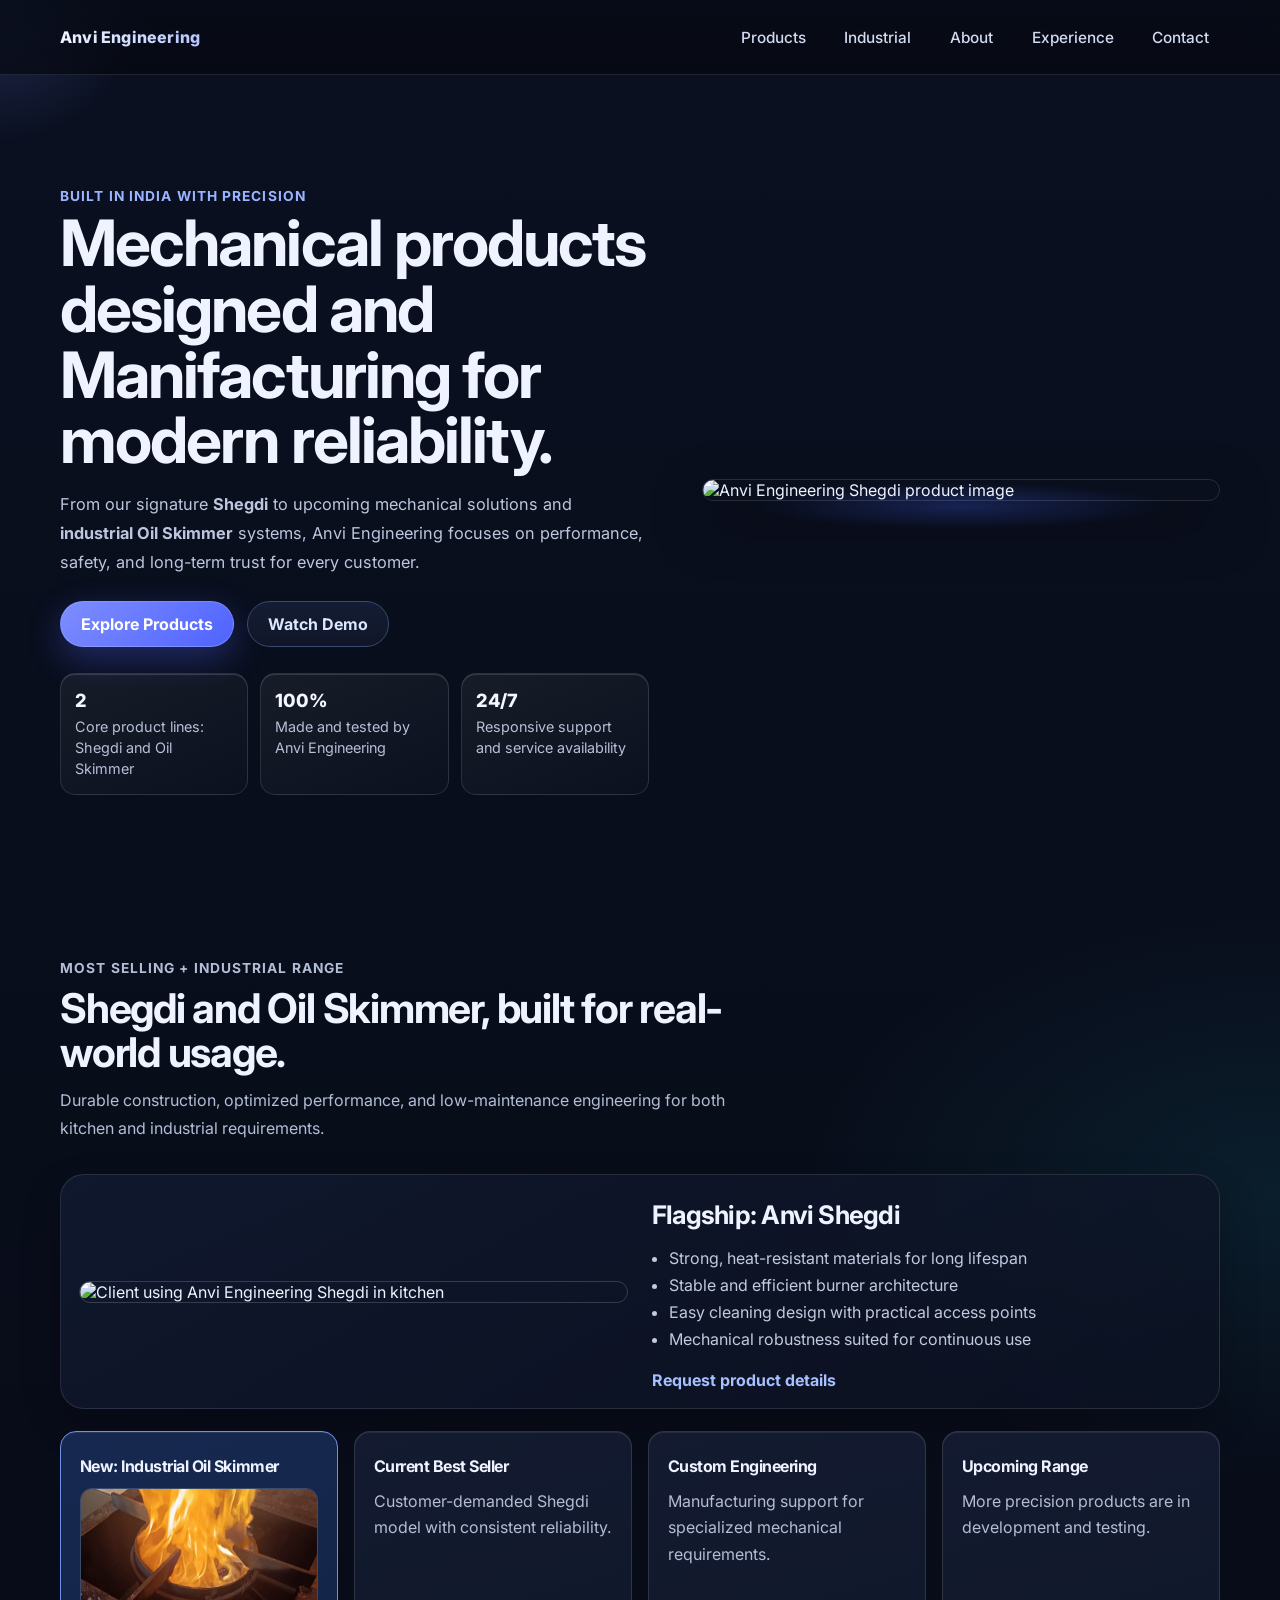
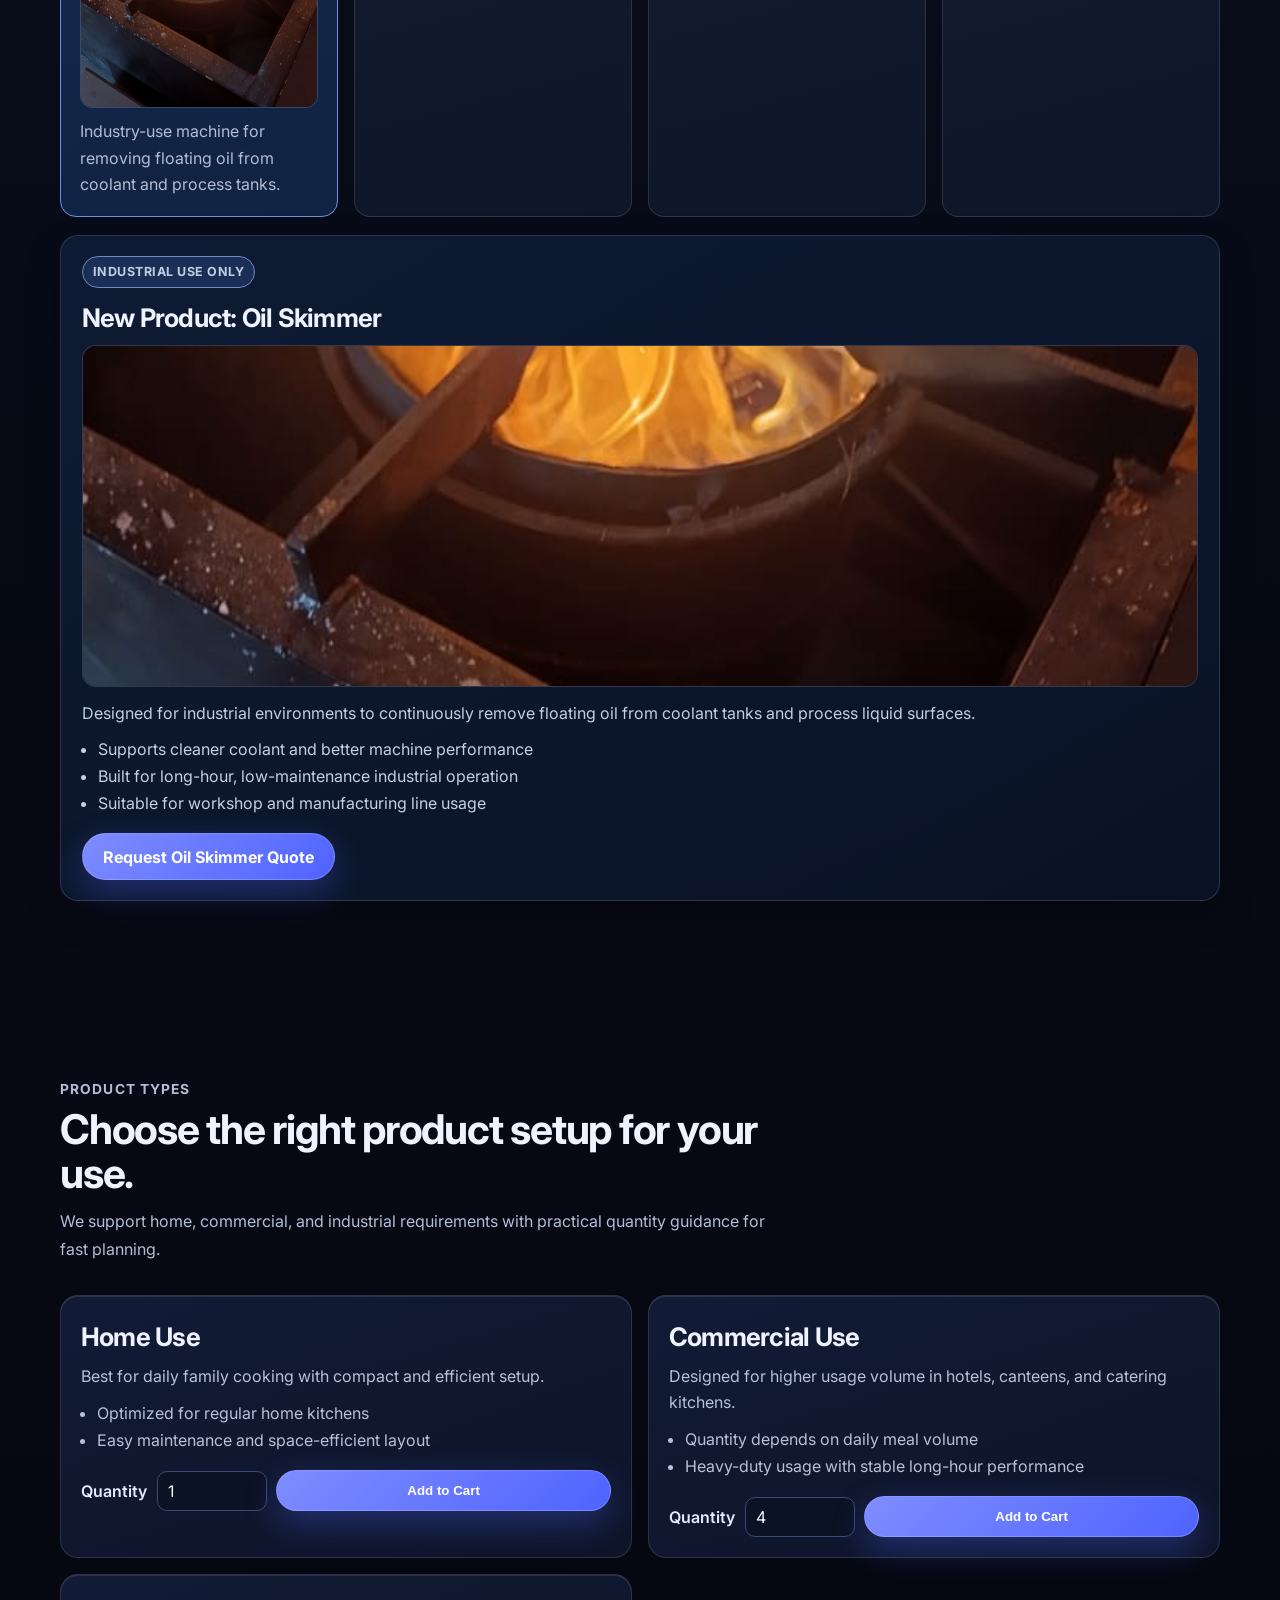
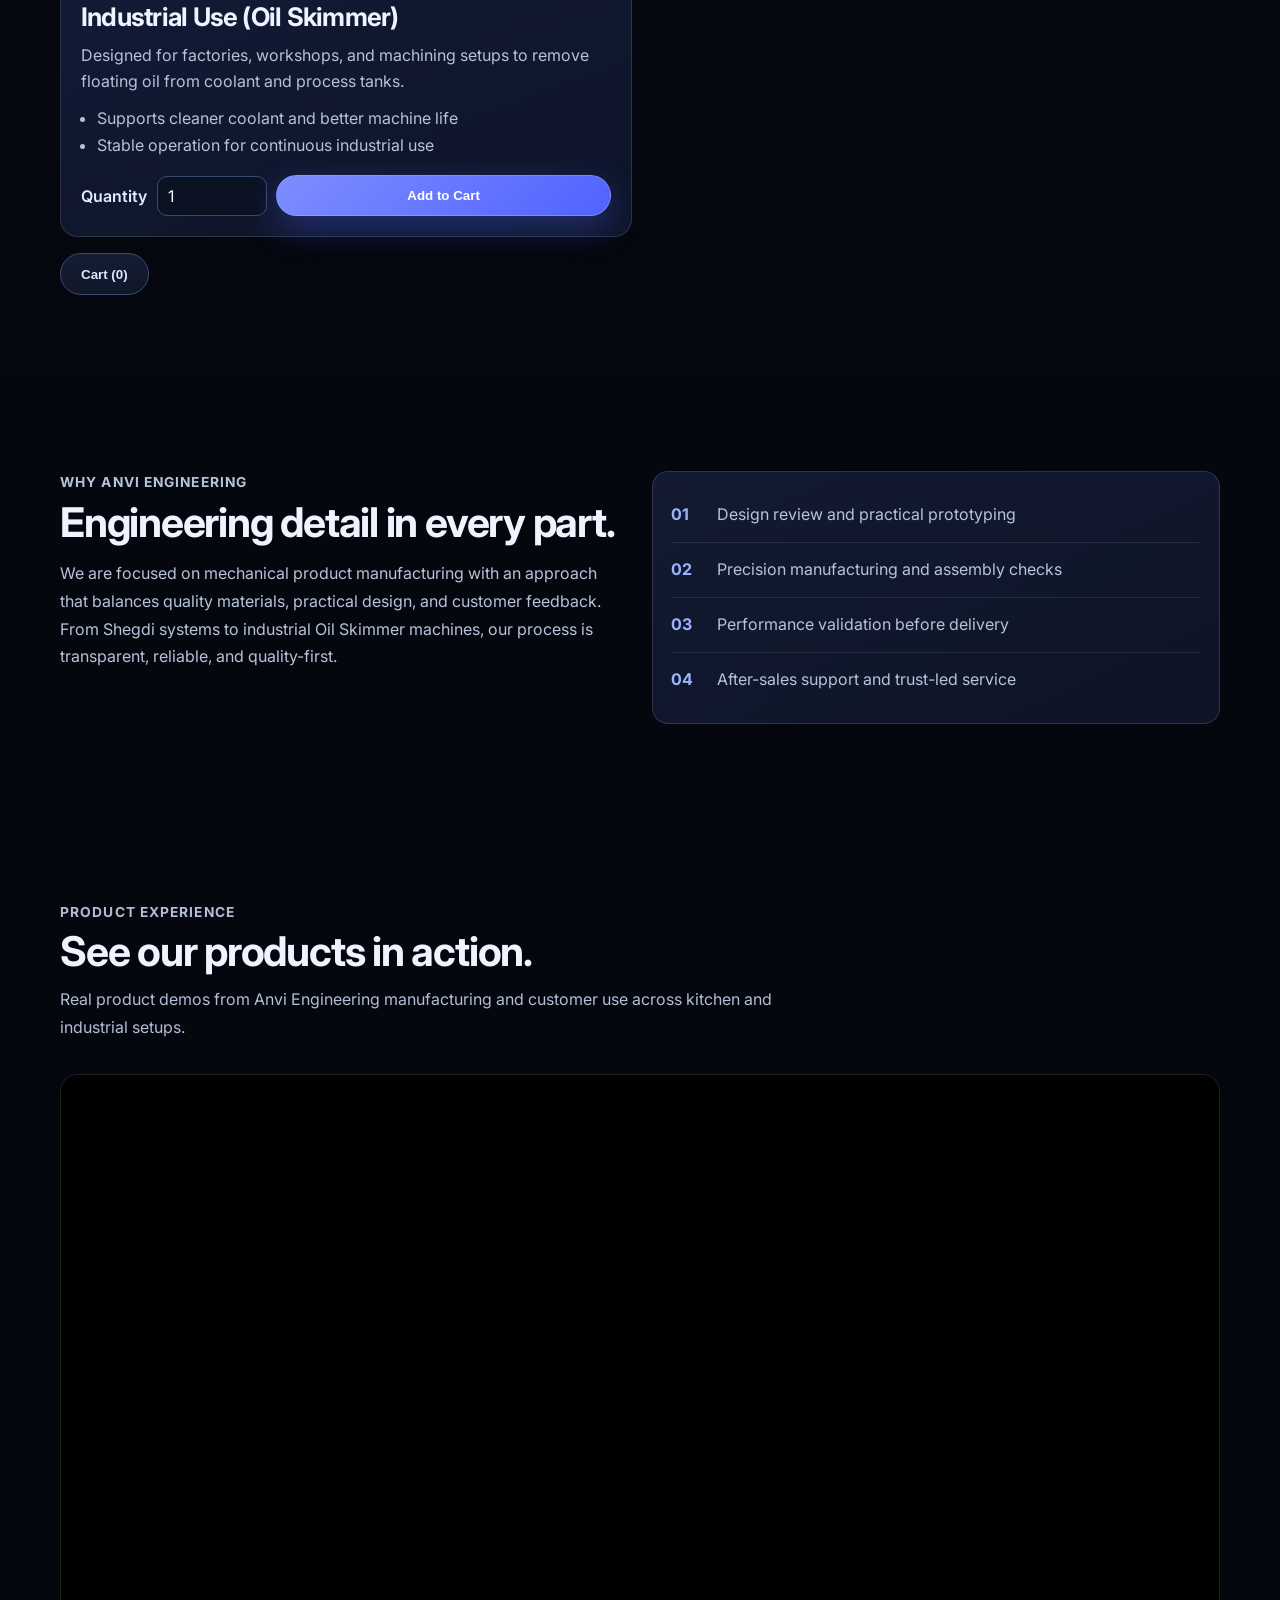
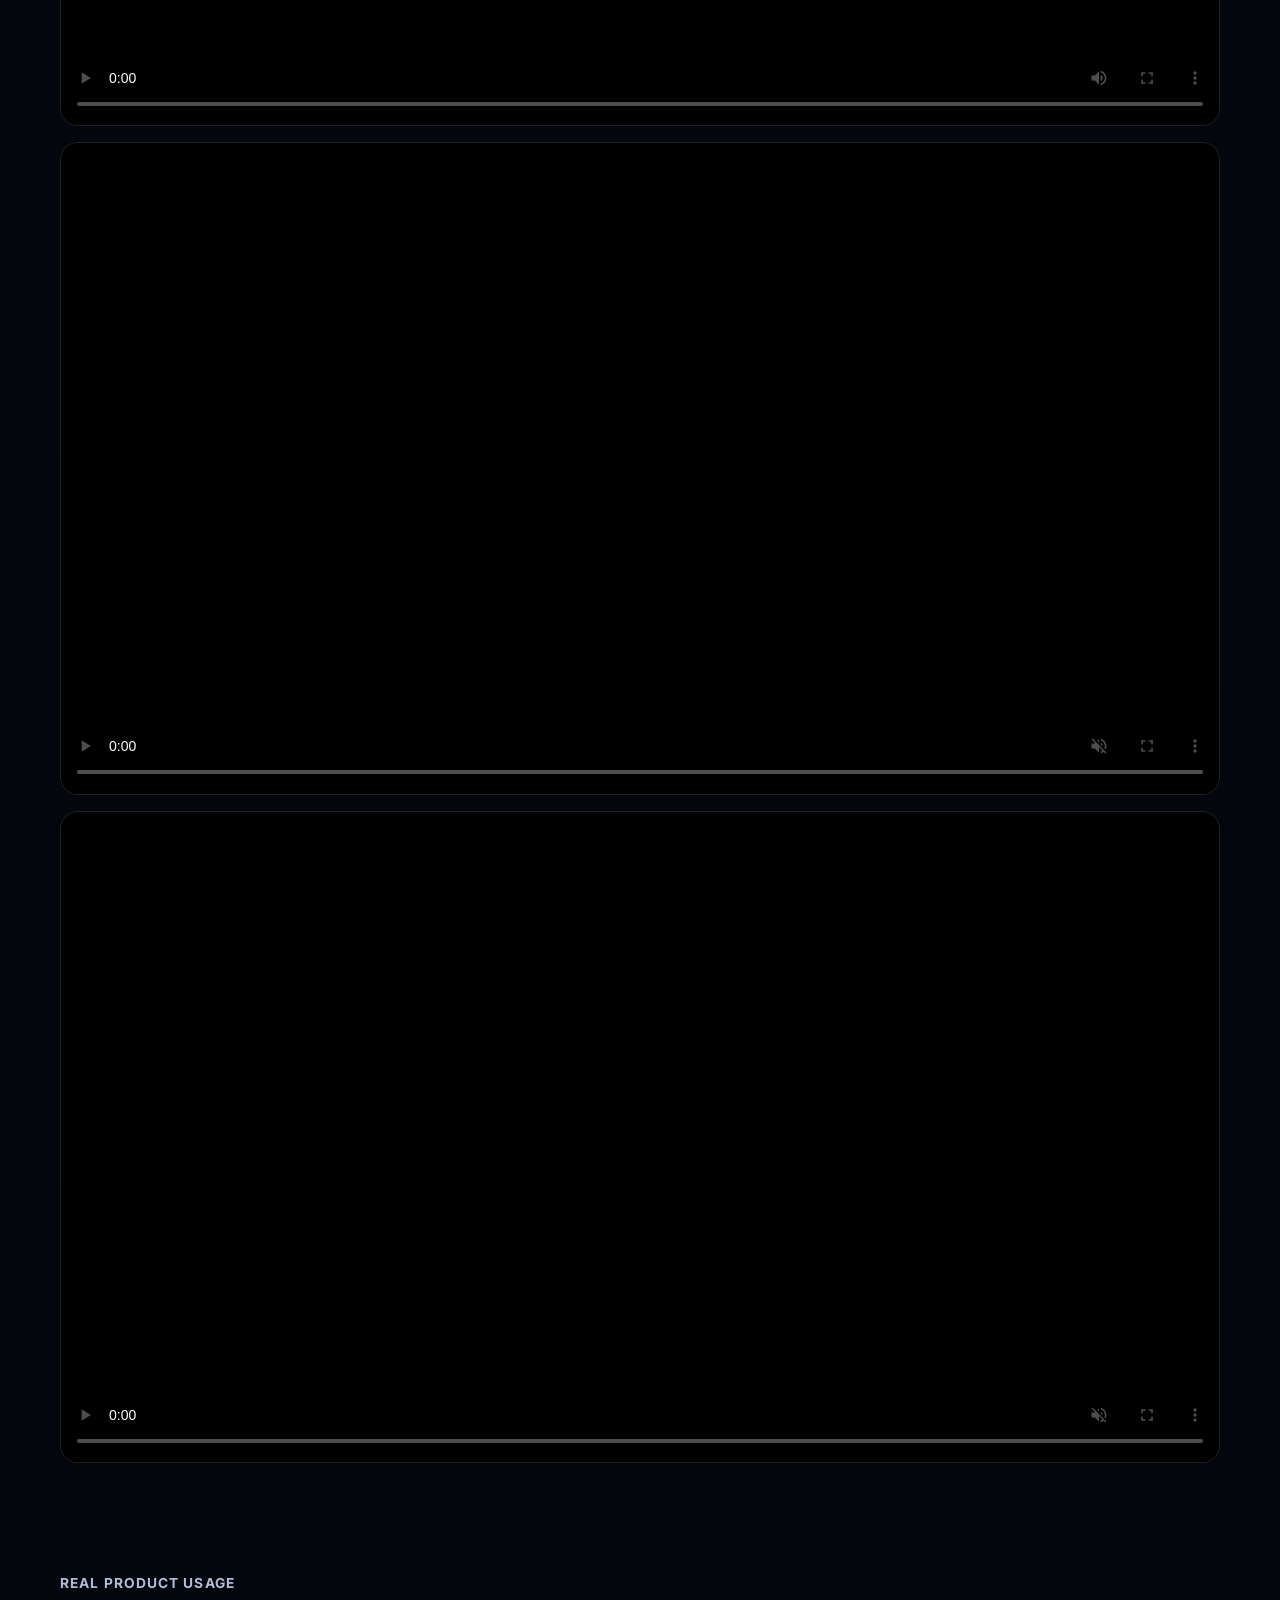
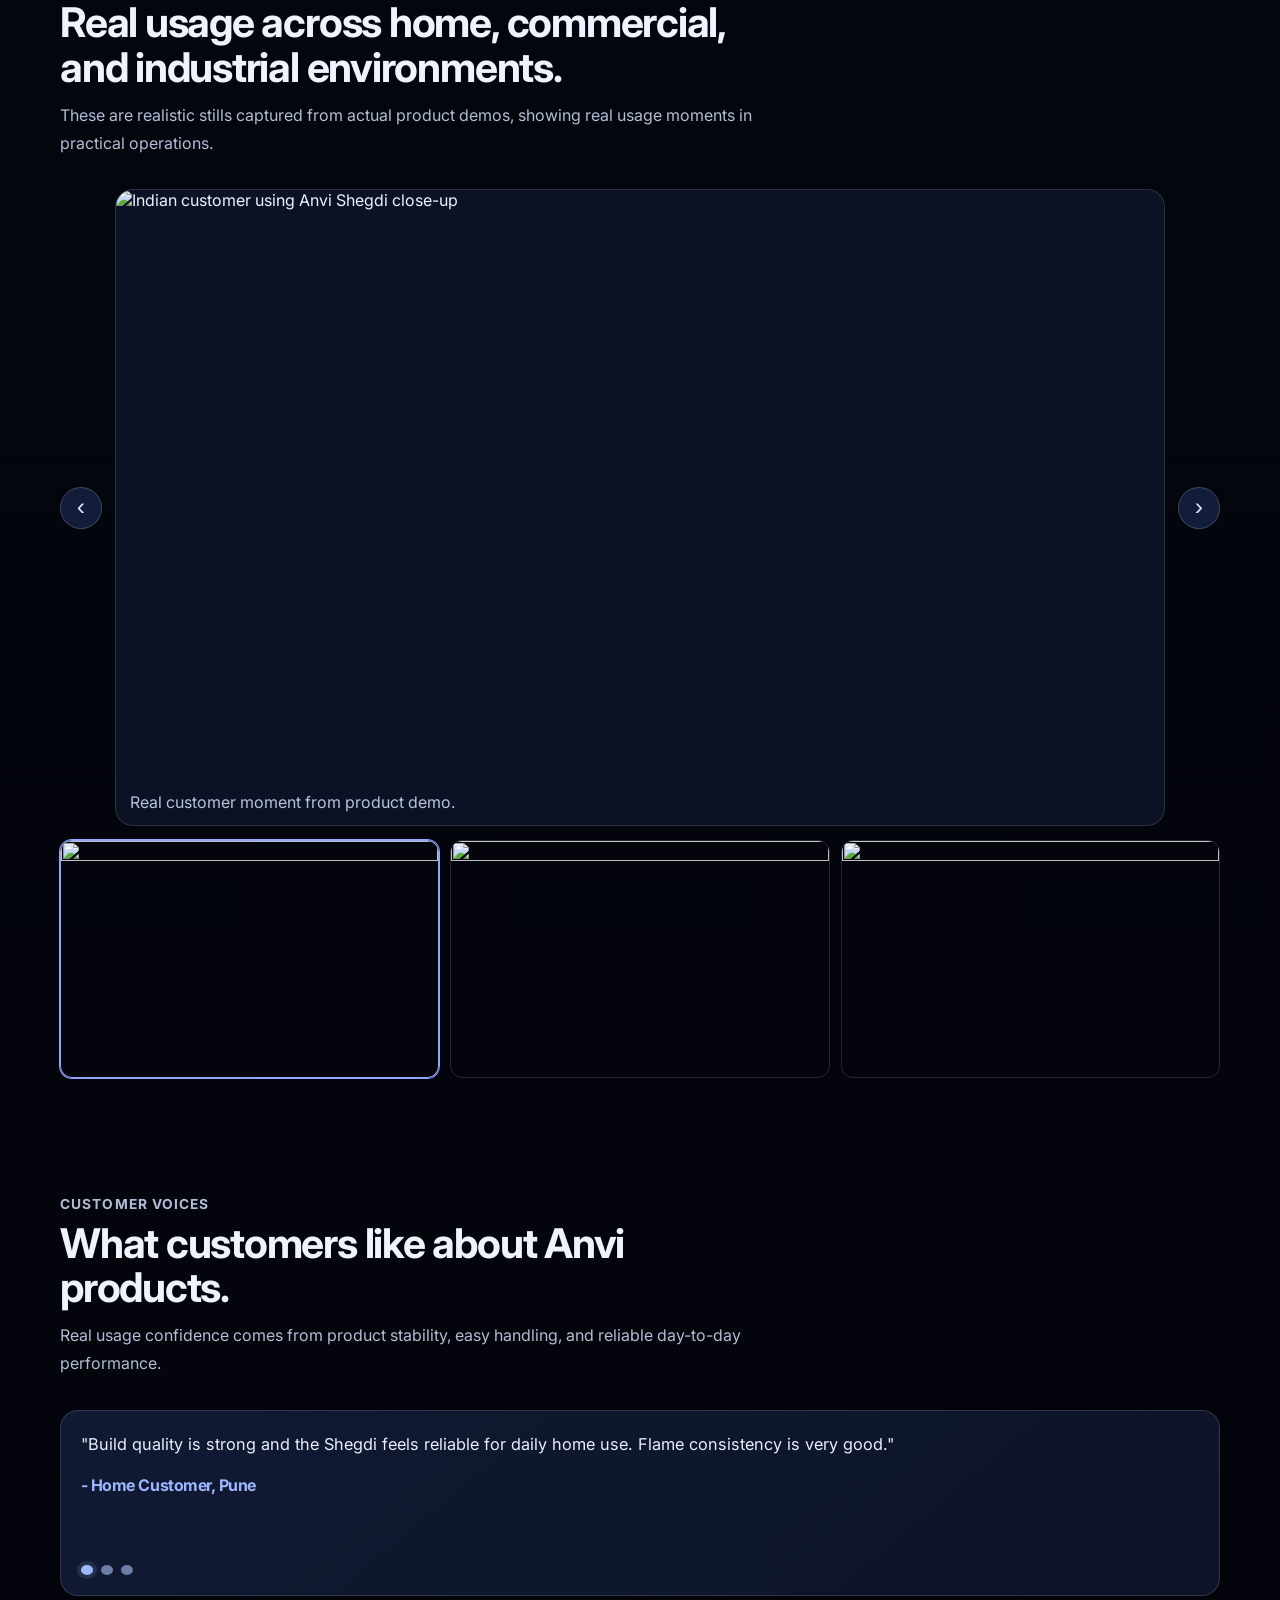
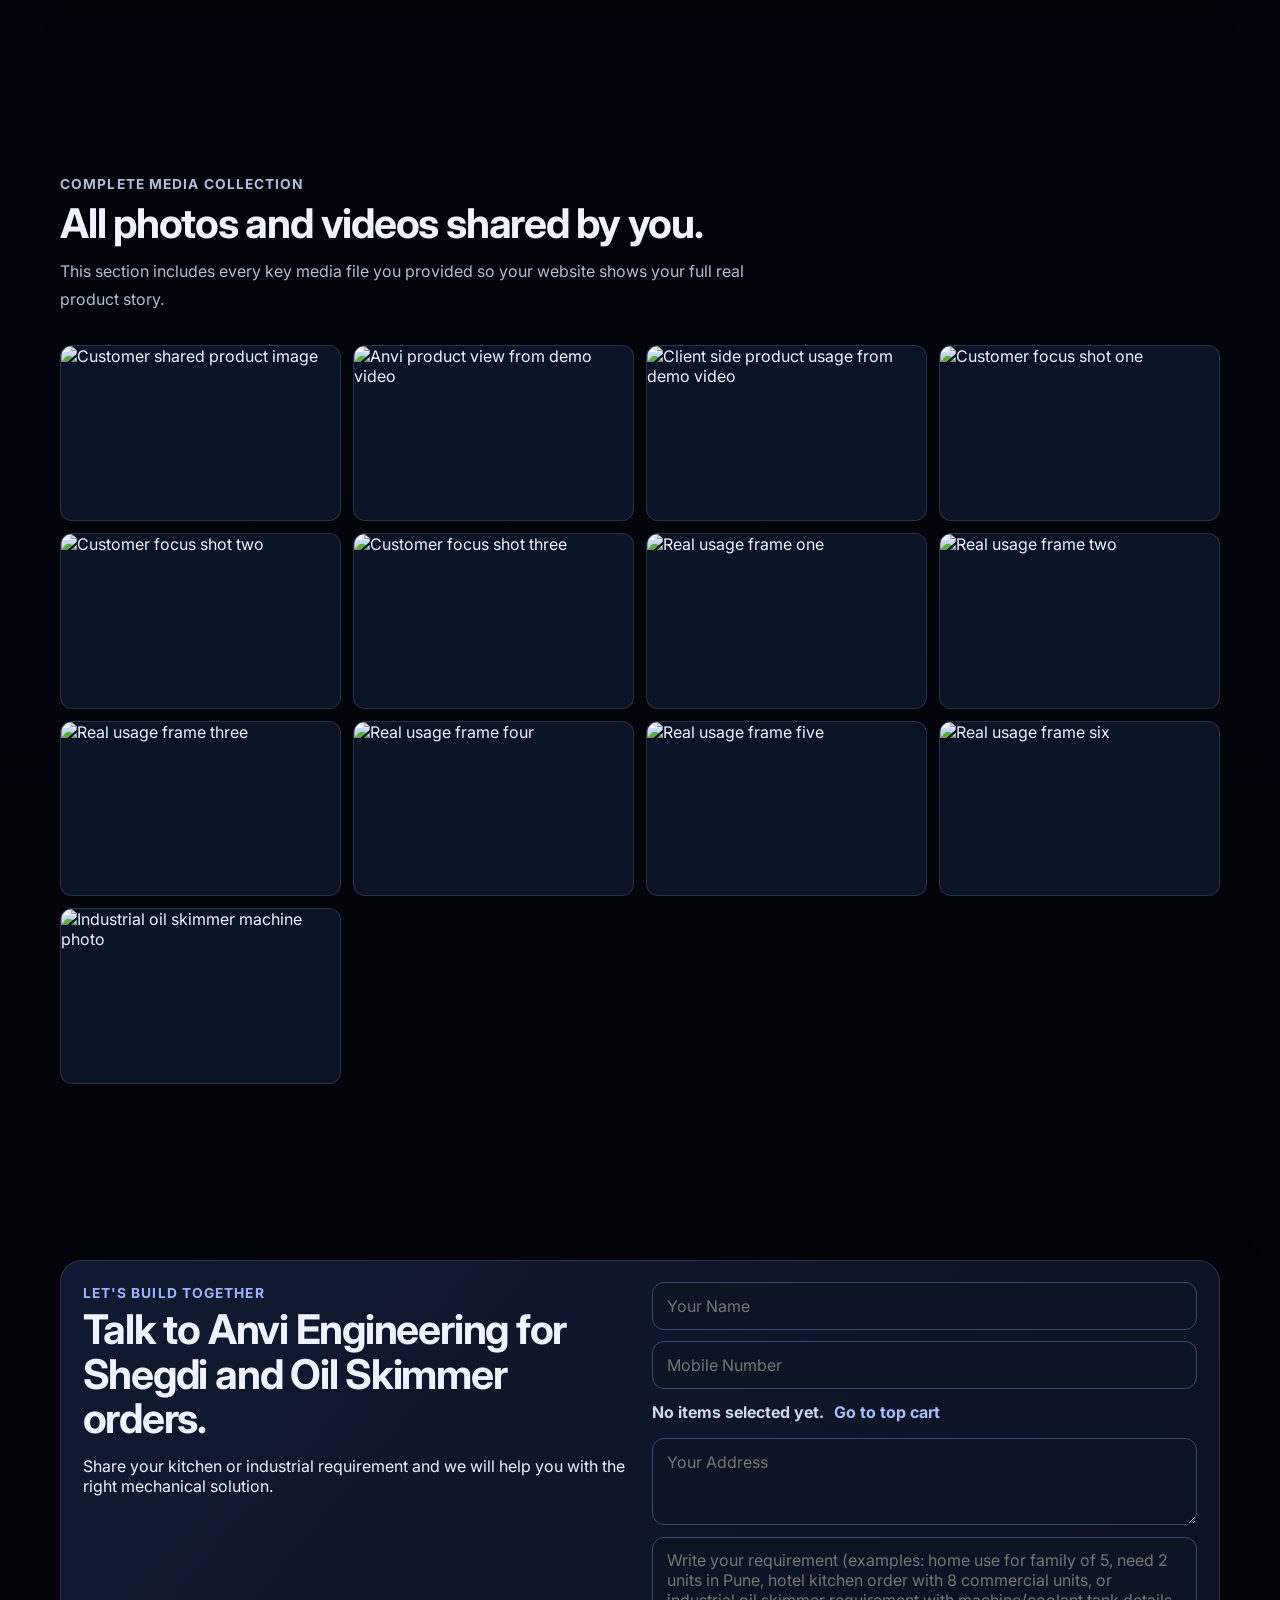
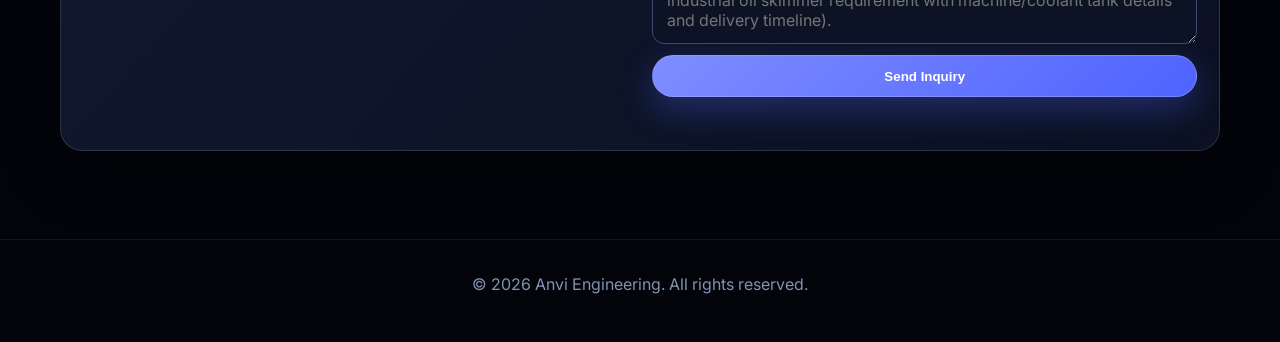
==== index.html @ 23da801c "Expand oil skimmer messaging across key website sections. Update navigation, hero metrics, product/e" ====
<!DOCTYPE html>
<html lang="en">
  <head>
    <meta charset="UTF-8" />
    <meta name="viewport" content="width=device-width, initial-scale=1.0" />
    <title>Anvi Engineering | Precision Mechanical Products</title>
    <meta
      name="description"
      content="Anvi Engineering manufactures durable mechanical products including premium Shegdi systems and industrial Oil Skimmer machines. Discover our design quality, performance, and trust."
    />
    <link rel="preconnect" href="https://fonts.googleapis.com" />
    <link rel="preconnect" href="https://fonts.gstatic.com" crossorigin />
    <link
      href="https://fonts.googleapis.com/css2?family=Inter:wght@400;500;600;700;800&display=swap"
      rel="stylesheet"
    />
    <link rel="stylesheet" href="styles.css" />
  </head>
  <body>
    <div class="scroll-progress" id="scrollProgress" aria-hidden="true"></div>
    <div class="bg-orb orb-1" aria-hidden="true"></div>
    <div class="bg-orb orb-2" aria-hidden="true"></div>
    <div class="cursor-glow" aria-hidden="true"></div>
    <header class="site-header">
      <div class="container nav-wrap">
        <a class="brand" href="#home">Anvi Engineering</a>
        <nav>
          <button id="menuToggle" class="menu-toggle" aria-label="Open menu">
            <span></span><span></span><span></span>
          </button>
          <ul id="navMenu" class="nav-menu">
            <li><a href="#products">Products</a></li>
            <li><a href="#industrial">Industrial</a></li>
            <li><a href="#about">About</a></li>
            <li><a href="#experience">Experience</a></li>
            <li><a href="#contact">Contact</a></li>
          </ul>
        </nav>
      </div>
    </header>

    <main id="home">
      <section class="hero">
        <div class="container hero-grid">
          <div class="hero-content reveal">
            <p class="eyebrow">Built in India with precision</p>
            <h1>Mechanical products designed and Manifacturing for modern reliability.</h1>
            <p class="lead">
              From our signature <strong>Shegdi</strong> to upcoming mechanical
              solutions and <strong>industrial Oil Skimmer</strong> systems, Anvi
              Engineering focuses on performance, safety, and long-term trust for
              every customer.
            </p>
            <div class="hero-cta">
              <a href="#products" class="btn btn-primary magnetic">Explore Products</a>
              <a href="#experience" class="btn btn-secondary magnetic">Watch Demo</a>
            </div>
            <div class="hero-metrics">
              <div>
                <span class="metric-number" data-target="2" data-suffix="">02</span>
                <p>Core product lines: Shegdi and Oil Skimmer</p>
              </div>
              <div>
                <span class="metric-number" data-target="100" data-suffix="%">100%</span>
                <p>Made and tested by Anvi Engineering</p>
              </div>
              <div>
                <span class="metric-number" data-target="24" data-suffix="/7">24/7</span>
                <p>Responsive support and service availability</p>
              </div>
            </div>
          </div>
          <div class="hero-media reveal">
            <img
              src="assets/customer-photo.jpeg"
              alt="Anvi Engineering Shegdi product image"
            />
          </div>
        </div>
      </section>

      <section id="products" class="products section">
        <div class="container">
          <div class="section-head reveal">
            <p class="eyebrow">Most Selling + Industrial Range</p>
            <h2>Shegdi and Oil Skimmer, built for real-world usage.</h2>
            <p>
              Durable construction, optimized performance, and low-maintenance
              engineering for both kitchen and industrial requirements.
            </p>
          </div>

          <div class="product-highlight reveal">
            <div class="product-image">
              <img
                src="assets/customer-photo.jpeg"
                alt="Client using Anvi Engineering Shegdi in kitchen"
              />
            </div>
            <div class="product-copy">
              <h3>Flagship: Anvi Shegdi</h3>
              <ul>
                <li>Strong, heat-resistant materials for long lifespan</li>
                <li>Stable and efficient burner architecture</li>
                <li>Easy cleaning design with practical access points</li>
                <li>Mechanical robustness suited for continuous use</li>
              </ul>
              <a href="#contact" class="text-link">Request product details</a>
            </div>
          </div>

          <div class="cards reveal">
            <article class="card featured-industrial-card">
              <h4>New: Industrial Oil Skimmer</h4>
              <img
                class="featured-industrial-image"
                src="assets/oil-skimmer/oil-skimmer-1.png"
                onerror="this.onerror=null;this.src='assets/customer-photo.jpeg';"
                alt="Industrial oil skimmer product"
              />
              <p>
                Industry-use machine for removing floating oil from coolant and
                process tanks.
              </p>
            </article>
            <article class="card">
              <h4>Current Best Seller</h4>
              <p>Customer-demanded Shegdi model with consistent reliability.</p>
            </article>
            <article class="card">
              <h4>Custom Engineering</h4>
              <p>Manufacturing support for specialized mechanical requirements.</p>
            </article>
            <article class="card">
              <h4>Upcoming Range</h4>
              <p>More precision products are in development and testing.</p>
            </article>
          </div>

          <article id="industrial" class="industrial-product reveal">
            <p class="product-tag">Industrial Use Only</p>
            <h3>New Product: Oil Skimmer</h3>
            <div class="industrial-product-media">
              <img
                src="assets/oil-skimmer/oil-skimmer-1.png"
                onerror="this.onerror=null;this.src='assets/customer-photo.jpeg';"
                alt="Anvi Engineering industrial oil skimmer machine"
              />
            </div>
            <p>
              Designed for industrial environments to continuously remove floating
              oil from coolant tanks and process liquid surfaces.
            </p>
            <ul>
              <li>Supports cleaner coolant and better machine performance</li>
              <li>Built for long-hour, low-maintenance industrial operation</li>
              <li>Suitable for workshop and manufacturing line usage</li>
            </ul>
            <a href="#contact" class="btn btn-primary magnetic">Request Oil Skimmer Quote</a>
          </article>
        </div>
      </section>

      <section id="orderCartSection" class="use-types section">
        <div class="container reveal">
          <div class="section-head">
            <p class="eyebrow">Product Types</p>
            <h2>Choose the right product setup for your use.</h2>
            <p>
              We support home, commercial, and industrial requirements with practical
              quantity guidance for fast planning.
            </p>
          </div>
          <div class="use-types-grid">
            <article class="use-type-card">
              <h3>Home Use</h3>
              <p>
                Best for daily family cooking with compact and efficient setup.
              </p>
              <ul>
                <li>Optimized for regular home kitchens</li>
                <li>Easy maintenance and space-efficient layout</li>
              </ul>
              <div class="order-row">
                <label for="homeQty">Quantity</label>
                <input
                  id="homeQty"
                  type="number"
                  min="1"
                  step="1"
                  value="1"
                  class="order-qty-input"
                />
                <button class="btn btn-primary add-cart-btn" data-usage-type="home" type="button">
                  Add to Cart
                </button>
              </div>
            </article>
            <article class="use-type-card">
              <h3>Commercial Use</h3>
              <p>
                Designed for higher usage volume in hotels, canteens, and
                catering kitchens.
              </p>
              <ul>
                <li>Quantity depends on daily meal volume</li>
                <li>Heavy-duty usage with stable long-hour performance</li>
              </ul>
              <div class="order-row">
                <label for="commercialQty">Quantity</label>
                <input
                  id="commercialQty"
                  type="number"
                  min="1"
                  step="1"
                  value="4"
                  class="order-qty-input"
                />
                <button
                  class="btn btn-primary add-cart-btn"
                  data-usage-type="commercial"
                  type="button"
                >
                  Add to Cart
                </button>
              </div>
            </article>
            <article class="use-type-card">
              <h3>Industrial Use (Oil Skimmer)</h3>
              <p>
                Designed for factories, workshops, and machining setups to remove
                floating oil from coolant and process tanks.
              </p>
              <ul>
                <li>Supports cleaner coolant and better machine life</li>
                <li>Stable operation for continuous industrial use</li>
              </ul>
              <div class="order-row">
                <label for="industrialQty">Quantity</label>
                <input
                  id="industrialQty"
                  type="number"
                  min="1"
                  step="1"
                  value="1"
                  class="order-qty-input"
                />
                <button
                  class="btn btn-primary add-cart-btn"
                  data-usage-type="industrial"
                  type="button"
                >
                  Add to Cart
                </button>
              </div>
            </article>
          </div>
          <button class="cart-fab btn btn-secondary" id="cartToggleBtn" type="button">
            Cart (0)
          </button>
          <aside class="cart-drawer" id="cartDrawer" aria-hidden="true">
            <div class="cart-drawer-head">
              <h3>Your Selection</h3>
              <button class="cart-close-btn" id="cartCloseBtn" type="button" aria-label="Close cart">
                ×
              </button>
            </div>
            <p class="cart-summary-line" id="cartSummaryText">No items added yet.</p>
            <div class="cart-line" id="cartHomeLine">
              <span>Home Use</span>
              <div class="cart-line-controls">
                <button type="button" class="line-btn" data-action="decrease" data-usage="home">-</button>
                <strong id="cartHomeQty">0</strong>
                <button type="button" class="line-btn" data-action="increase" data-usage="home">+</button>
              </div>
            </div>
            <div class="cart-line" id="cartCommercialLine">
              <span>Commercial Use</span>
              <div class="cart-line-controls">
                <button type="button" class="line-btn" data-action="decrease" data-usage="commercial">-</button>
                <strong id="cartCommercialQty">0</strong>
                <button type="button" class="line-btn" data-action="increase" data-usage="commercial">+</button>
              </div>
            </div>
            <div class="cart-line" id="cartIndustrialLine">
              <span>Industrial Use</span>
              <div class="cart-line-controls">
                <button type="button" class="line-btn" data-action="decrease" data-usage="industrial">-</button>
                <strong id="cartIndustrialQty">0</strong>
                <button type="button" class="line-btn" data-action="increase" data-usage="industrial">+</button>
              </div>
            </div>
            <p class="cart-total">Total Quantity: <strong id="cartTotalQty">0</strong></p>
            <div class="cart-actions">
              <button class="btn btn-secondary" id="clearCartBtn" type="button">Clear</button>
              <button class="btn btn-primary" id="applyCartBtn" type="button">Use In Inquiry</button>
            </div>
          </aside>
        </div>
      </section>

      <section id="about" class="about section">
        <div class="container about-grid reveal">
          <div>
            <p class="eyebrow">Why Anvi Engineering</p>
            <h2>Engineering detail in every part.</h2>
            <p>
              We are focused on mechanical product manufacturing with an approach
              that balances quality materials, practical design, and customer
              feedback. From Shegdi systems to industrial Oil Skimmer machines,
              our process is transparent, reliable, and quality-first.
            </p>
          </div>
          <div class="about-points">
            <p><span>01</span>Design review and practical prototyping</p>
            <p><span>02</span>Precision manufacturing and assembly checks</p>
            <p><span>03</span>Performance validation before delivery</p>
            <p><span>04</span>After-sales support and trust-led service</p>
          </div>
        </div>
      </section>

      <section id="experience" class="experience section">
        <div class="container reveal">
          <div class="section-head">
            <p class="eyebrow">Product Experience</p>
            <h2>See our products in action.</h2>
            <p>
              Real product demos from Anvi Engineering manufacturing and customer
              use across kitchen and industrial setups.
            </p>
          </div>
          <div class="video-grid">
            <div class="video-wrap">
              <video controls playsinline preload="metadata" poster="https://cdn.jsdelivr.net/gh/Omkarkulkarni1811/idyllic-anvi_engineering-6f588d@main/assets/anvi-product-shot.jpg">
                <source
                  src="https://cdn.jsdelivr.net/gh/Omkarkulkarni1811/idyllic-anvi_engineering-6f588d@main/assets/anvi_engineering_product_1.mp4"
                  type="video/mp4"
                />
                Your browser does not support the video tag.
              </video>
            </div>
            <div class="video-wrap">
              <video controls muted data-force-muted="true" playsinline preload="metadata" poster="https://cdn.jsdelivr.net/gh/Omkarkulkarni1811/idyllic-anvi_engineering-6f588d@main/assets/customer-photo.jpeg">
                <source
                  src="https://cdn.jsdelivr.net/gh/Omkarkulkarni1811/idyllic-anvi_engineering-6f588d@main/assets/customer-experience-1.mp4"
                  type="video/mp4"
                />
                Your browser does not support the video tag.
              </video>
            </div>
            <div class="video-wrap">
              <video controls muted data-force-muted="true" playsinline preload="metadata" poster="https://cdn.jsdelivr.net/gh/Omkarkulkarni1811/idyllic-anvi_engineering-6f588d@main/assets/customer-photo.jpeg">
                <source
                  src="https://cdn.jsdelivr.net/gh/Omkarkulkarni1811/idyllic-anvi_engineering-6f588d@main/assets/customer-experience-2.mp4"
                  type="video/mp4"
                />
                Your browser does not support the video tag.
              </video>
            </div>
          </div>
        </div>
      </section>

      <section class="usage-gallery section">
        <div class="container reveal">
          <div class="section-head">
            <p class="eyebrow">Real Product Usage</p>
            <h2>Real usage across home, commercial, and industrial environments.</h2>
            <p>
              These are realistic stills captured from actual product demos,
              showing real usage moments in practical operations.
            </p>
          </div>
          <div class="usage-carousel" aria-label="Customer usage photo gallery">
            <button class="carousel-btn prev" id="usagePrev" aria-label="Previous image">
              ‹
            </button>
            <figure class="carousel-stage">
              <img
                id="usageMainImage"
                src="assets/customer-usage/usage_real_1.jpg"
                alt="Indian customer using Anvi Shegdi close-up"
              />
              <figcaption id="usageCaption">
                Real customer moment from product demo.
              </figcaption>
            </figure>
            <button class="carousel-btn next" id="usageNext" aria-label="Next image">
              ›
            </button>
          </div>

          <div class="usage-thumbs" id="usageThumbs">
            <button
              class="thumb active"
              data-src="assets/customer-usage/usage_real_1.jpg"
              data-alt="Indian customer using Anvi Shegdi close-up"
              data-caption="Real customer moment from product demo."
            >
              <img src="assets/customer-usage/usage_real_1.jpg" alt="" />
            </button>
            <button
              class="thumb"
              data-src="assets/customer-usage/usage_real_2.jpg"
              data-alt="Indian person cooking on Anvi Shegdi"
              data-caption="Close-up crop to clearly show user interaction."
            >
              <img src="assets/customer-usage/usage_real_2.jpg" alt="" />
            </button>
            <button
              class="thumb"
              data-src="assets/customer-usage/usage_real_3.jpg"
              data-alt="Family-side usage of Anvi Shegdi in kitchen"
              data-caption="Actual use-case captured from your own video."
            >
              <img src="assets/customer-usage/usage_real_3.jpg" alt="" />
            </button>
          </div>
        </div>
      </section>

      <section class="testimonials section">
        <div class="container reveal">
          <div class="section-head">
            <p class="eyebrow">Customer Voices</p>
            <h2>What customers like about Anvi products.</h2>
            <p>
              Real usage confidence comes from product stability, easy handling,
              and reliable day-to-day performance.
            </p>
          </div>
          <div class="testimonial-slider" id="testimonialSlider">
            <article class="testimonial-card active">
              <p>
                "Build quality is strong and the Shegdi feels reliable for daily
                home use. Flame consistency is very good."
              </p>
              <h4>- Home Customer, Pune</h4>
            </article>
            <article class="testimonial-card">
              <p>
                "Design is practical and maintenance is easy. We trust Anvi
                Engineering for long-term performance."
              </p>
              <h4>- Family User, Maharashtra</h4>
            </article>
            <article class="testimonial-card">
              <p>
                "Our coolant tanks stay cleaner with the Oil Skimmer and
                maintenance time has reduced noticeably."
              </p>
              <h4>- Industrial Workshop Client, Nashik</h4>
            </article>
            <div class="testimonial-dots" id="testimonialDots">
              <button class="dot active" aria-label="Show testimonial 1"></button>
              <button class="dot" aria-label="Show testimonial 2"></button>
              <button class="dot" aria-label="Show testimonial 3"></button>
            </div>
          </div>
        </div>
      </section>

      <section class="all-media section">
        <div class="container reveal">
          <div class="section-head">
            <p class="eyebrow">Complete Media Collection</p>
            <h2>All photos and videos shared by you.</h2>
            <p>
              This section includes every key media file you provided so your
              website shows your full real product story.
            </p>
          </div>
          <div class="all-media-grid">
            <img class="media-open" src="assets/customer-photo.jpeg" alt="Customer shared product image" />
            <img class="media-open" src="assets/anvi-product-shot.jpg" alt="Anvi product view from demo video" />
            <img class="media-open" src="assets/anvi-client-use.jpg" alt="Client side product usage from demo video" />
            <img class="media-open" src="assets/customer-usage/usage_focus_1.jpg" alt="Customer focus shot one" />
            <img class="media-open" src="assets/customer-usage/usage_focus_2.jpg" alt="Customer focus shot two" />
            <img class="media-open" src="assets/customer-usage/usage_focus_3.jpg" alt="Customer focus shot three" />
            <img class="media-open" src="assets/customer-usage/usage_real_1.jpg" alt="Real usage frame one" />
            <img class="media-open" src="assets/customer-usage/usage_real_2.jpg" alt="Real usage frame two" />
            <img class="media-open" src="assets/customer-usage/usage_real_3.jpg" alt="Real usage frame three" />
            <img class="media-open" src="assets/customer-usage/usage_real_4.jpg" alt="Real usage frame four" />
            <img class="media-open" src="assets/customer-usage/usage_real_5.jpg" alt="Real usage frame five" />
            <img class="media-open" src="assets/customer-usage/usage_real_6.jpg" alt="Real usage frame six" />
            <img class="media-open" src="assets/oil-skimmer/oil-skimmer-1.png" alt="Industrial oil skimmer machine photo" />
          </div>
        </div>
      </section>

      <section id="contact" class="contact section">
        <div class="container contact-box reveal">
          <div>
            <p class="eyebrow">Let's build together</p>
            <h2>Talk to Anvi Engineering for Shegdi and Oil Skimmer orders.</h2>
            <p>
              Share your kitchen or industrial requirement and we will help you
              with the right mechanical solution.
            </p>
          </div>
          <form class="contact-form" id="inquiryForm">
            <input type="text" name="name" placeholder="Your Name" required />
            <input type="tel" name="phone" placeholder="Mobile Number" required />
            <p class="order-builder-summary">
              <strong id="inquiryCartSummary">No items selected yet.</strong>
              <a class="text-link" id="scrollToCartLink" href="#orderCartSection">Go to top cart</a>
            </p>
            <input type="hidden" name="usage_type" value="" />
            <input type="hidden" name="quantity_required" value="" />
            <input type="hidden" name="product_selection" value="{}" />
            <textarea
              name="address"
              placeholder="Your Address"
              rows="3"
              required
            ></textarea>
            <textarea
              name="requirement"
              placeholder="Write your requirement (examples: home use for family of 5, need 2 units in Pune, hotel kitchen order with 8 commercial units, or industrial oil skimmer requirement with machine/coolant tank details and delivery timeline)."
              rows="4"
              required
            ></textarea>
            <button class="btn btn-primary magnetic" id="inquirySubmitBtn" type="submit">
              Send Inquiry
            </button>
            <p id="inquiryStatus" class="form-status" role="status" aria-live="polite"></p>
          </form>
        </div>
      </section>
    </main>

    <footer class="site-footer">
      <div class="container">
        <p>© <span id="year"></span> Anvi Engineering. All rights reserved.</p>
      </div>
    </footer>

    <div id="lightbox" class="lightbox" aria-hidden="true">
      <button id="lightboxClose" class="lightbox-close" aria-label="Close image">
        ×
      </button>
      <img id="lightboxImage" src="" alt="" />
    </div>

    <script src="script.js"></script>
  </body>
</html>
---- styles.css ----
:root {
  --bg: #05070f;
  --bg-deep: #02040a;
  --surface: #0f1424cc;
  --surface-strong: #121a2ecf;
  --text: #eef3ff;
  --muted: #a8b2c9;
  --primary: #7e8dff;
  --primary-strong: #4f63ff;
  --accent: #35d6c5;
  --border: #28344f;
  --shadow: 0 20px 55px #00000060;
}

* {
  box-sizing: border-box;
}

html,
body {
  margin: 0;
  padding: 0;
  scroll-behavior: smooth;
  font-family: "Inter", sans-serif;
  color: var(--text);
  background:
    radial-gradient(800px 460px at 10% -10%, #3a49b528 0%, transparent 70%),
    radial-gradient(700px 420px at 100% 12%, #1a8d9f22 0%, transparent 68%),
    linear-gradient(180deg, #0a1020 0%, var(--bg) 36%, var(--bg-deep) 100%);
}

body::before {
  content: "";
  position: fixed;
  inset: 0;
  pointer-events: none;
  opacity: 0.06;
  background-image: radial-gradient(#ffffff 0.65px, transparent 0.65px);
  background-size: 3px 3px;
  z-index: -2;
}

img,
video {
  max-width: 100%;
  display: block;
}

.container {
  width: min(1160px, 92vw);
  margin: 0 auto;
}

.scroll-progress {
  position: fixed;
  top: 0;
  left: 0;
  height: 3px;
  width: 0%;
  background: linear-gradient(90deg, #8da2ff, #55e0d1);
  box-shadow: 0 0 16px #6e87ff77;
  z-index: 1400;
}

.bg-orb {
  position: fixed;
  border-radius: 50%;
  filter: blur(62px);
  opacity: 0.32;
  pointer-events: none;
  z-index: -1;
}

.orb-1 {
  width: 320px;
  height: 320px;
  background: #5665ff;
  top: 8%;
  right: 4%;
  animation: floatOrb 12s ease-in-out infinite;
}

.orb-2 {
  width: 260px;
  height: 260px;
  background: #3ad7ca;
  bottom: 12%;
  left: 3%;
  animation: floatOrb 14s ease-in-out infinite;
}

.site-header {
  position: sticky;
  top: 0;
  z-index: 1000;
  border-bottom: 1px solid #ffffff1a;
  backdrop-filter: blur(16px);
  background: linear-gradient(180deg, #070b16df, #05070fb0);
}

.nav-wrap {
  display: flex;
  align-items: center;
  justify-content: space-between;
  min-height: 74px;
}

.brand {
  color: var(--text);
  text-decoration: none;
  font-weight: 800;
  letter-spacing: 0.2px;
  background: linear-gradient(90deg, #f0f5ff, #b7c7ff);
  -webkit-background-clip: text;
  background-clip: text;
  -webkit-text-fill-color: transparent;
}

.nav-menu {
  margin: 0;
  padding: 0;
  list-style: none;
  display: flex;
  gap: 1.1rem;
}

.nav-menu a {
  color: #d2daf1;
  text-decoration: none;
  font-weight: 500;
  font-size: 0.96rem;
  padding: 0.42rem 0.66rem;
  border-radius: 999px;
  transition: color 0.2s ease, background-color 0.2s ease;
}

.nav-menu a:hover,
.nav-menu a:focus-visible {
  color: #fff;
  background: #ffffff10;
}

.menu-toggle {
  display: none;
  background: transparent;
  border: 0;
  cursor: pointer;
}

.menu-toggle span {
  width: 24px;
  height: 2px;
  background: #fff;
  display: block;
  margin: 5px 0;
}

.section {
  padding: 88px 0;
  position: relative;
}

.hero {
  padding: 92px 0 56px;
}

.hero-grid {
  display: grid;
  grid-template-columns: 1.08fr 0.92fr;
  gap: 2.1rem;
  align-items: center;
}

.hero-content {
  padding: 1.1rem 1.2rem 1.1rem 0;
}

.eyebrow {
  margin: 0;
  display: inline-flex;
  align-items: center;
  gap: 0.5rem;
  color: #9ab4ff;
  font-size: 0.86rem;
  font-weight: 700;
  letter-spacing: 0.08em;
  text-transform: uppercase;
}

h1,
h2,
h3,
h4 {
  margin: 0.32rem 0 0.74rem;
  letter-spacing: -0.03em;
}

h1 {
  font-size: clamp(2.2rem, 5vw, 4.2rem);
  line-height: 1.03;
  max-width: 14ch;
}

h2 {
  font-size: clamp(1.75rem, 3.2vw, 2.95rem);
  line-height: 1.08;
}

h3 {
  font-size: clamp(1.2rem, 2vw, 1.6rem);
}

.lead {
  color: #bcc6dd;
  line-height: 1.78;
  max-width: 60ch;
  font-size: 1.02rem;
}

.hero-cta {
  margin-top: 1.5rem;
  display: flex;
  gap: 0.82rem;
  flex-wrap: wrap;
}

.btn {
  text-decoration: none;
  border-radius: 999px;
  border: 1px solid transparent;
  padding: 0.76rem 1.25rem;
  font-weight: 700;
  display: inline-flex;
  align-items: center;
  justify-content: center;
  transition:
    transform 0.24s ease,
    box-shadow 0.28s ease,
    background-color 0.24s ease,
    border-color 0.24s ease;
}

.btn:hover {
  transform: translateY(-2px);
}

.btn:focus-visible,
.line-btn:focus-visible,
.carousel-btn:focus-visible,
.thumb:focus-visible,
.dot:focus-visible,
.cart-close-btn:focus-visible,
.lightbox-close:focus-visible {
  outline: 2px solid #8ea4ff;
  outline-offset: 2px;
}

.btn-primary {
  color: #ffffff;
  border-color: #a8b4ff66;
  background: linear-gradient(135deg, var(--primary), var(--primary-strong));
  box-shadow: 0 12px 34px #4e63ff54;
}

.btn-primary:hover {
  box-shadow: 0 18px 40px #4e63ff6c;
}

.btn-secondary {
  color: #dbe7ff;
  border-color: #3c4970;
  background: linear-gradient(180deg, #141d34, #101628);
}

.btn-secondary:hover {
  border-color: #6f84c6;
}

.hero-metrics {
  margin-top: 1.65rem;
  display: grid;
  grid-template-columns: repeat(3, minmax(0, 1fr));
  gap: 0.75rem;
}

.hero-metrics div {
  padding: 0.88rem;
  border-radius: 15px;
  border: 1px solid #ffffff1e;
  background: linear-gradient(155deg, #ffffff0f, #ffffff04);
  box-shadow: inset 0 1px 0 #ffffff24;
}

.hero-metrics span {
  font-size: 1.14rem;
  font-weight: 800;
  color: #f4f7ff;
}

.hero-metrics p {
  margin: 0.4rem 0 0;
  color: #b7c0d6;
  font-size: 0.9rem;
  line-height: 1.45;
}

.hero-media {
  position: relative;
}

.hero-media::after {
  content: "";
  position: absolute;
  inset: auto 10% -28px 10%;
  height: 46px;
  border-radius: 50%;
  background: radial-gradient(closest-side, #273b8f8f, transparent);
  z-index: -1;
}

.hero-media img {
  width: 100%;
  border-radius: 28px;
  border: 1px solid #ffffff1f;
  box-shadow: var(--shadow);
  transition: transform 0.35s ease, box-shadow 0.35s ease;
}

.hero-media img:hover {
  transform: translateY(-6px) scale(1.01);
  box-shadow: 0 30px 70px #00000080;
}

.section-head {
  max-width: 720px;
  margin-bottom: 2rem;
}

.section-head p {
  margin: 0;
  color: #b2bdd6;
  line-height: 1.76;
}

.product-highlight {
  display: grid;
  grid-template-columns: 1fr 1fr;
  gap: 1.5rem;
  align-items: center;
  margin-bottom: 1.4rem;
  padding: 1.15rem;
  border-radius: 24px;
  border: 1px solid #ffffff1c;
  background: linear-gradient(150deg, #131d36ad, #0c1222bf);
  box-shadow: 0 16px 38px #0000003a;
}

.product-image img {
  border-radius: 18px;
  border: 1px solid #ffffff2a;
}

.product-copy ul {
  margin: 0.95rem 0 1rem;
  padding-left: 1.05rem;
  color: #c0cae0;
  line-height: 1.7;
}

.text-link {
  color: #a6bfff;
  text-decoration: none;
  font-weight: 700;
}

.text-link:hover {
  color: #d4e1ff;
  text-decoration: underline;
}

.cards {
  display: grid;
  grid-template-columns: repeat(auto-fit, minmax(230px, 1fr));
  gap: 1rem;
}

.card {
  padding: 1.16rem;
  border-radius: 16px;
  border: 1px solid #ffffff1f;
  background: linear-gradient(165deg, #171f37cc, #10192dca);
  box-shadow: inset 0 1px 0 #ffffff14;
  transition: transform 0.25s ease, border-color 0.25s ease, box-shadow 0.25s ease;
}

.card:hover {
  transform: translateY(-6px);
  border-color: #8ca0ff85;
  box-shadow: 0 16px 34px #00000052;
}

.card p {
  margin: 0;
  color: #b3bdd4;
  line-height: 1.65;
}

.featured-industrial-card {
  border-color: #6e8fe3;
  background: linear-gradient(160deg, #1b305fcc, #13284bcf);
}

.featured-industrial-image {
  width: 100%;
  margin: 0.4rem 0 0.65rem;
  border-radius: 12px;
  border: 1px solid #ffffff2a;
  max-height: 220px;
  object-fit: cover;
}

.industrial-product {
  margin-top: 1.1rem;
  padding: 1.3rem;
  border-radius: 18px;
  border: 1px solid #ffffff22;
  background: linear-gradient(150deg, #11203cc7, #0b152ac9);
  box-shadow: 0 14px 34px #00000045;
}

.product-tag {
  display: inline-flex;
  margin: 0 0 0.45rem;
  padding: 0.28rem 0.62rem;
  border-radius: 999px;
  border: 1px solid #6f88bf;
  color: #dce8ff;
  font-size: 0.78rem;
  font-weight: 700;
  letter-spacing: 0.04em;
  text-transform: uppercase;
  background: #1a2f56;
}

.industrial-product p {
  margin: 0 0 0.58rem;
  color: #c1cee5;
  line-height: 1.66;
}

.industrial-product-media {
  margin: 0.4rem 0 0.8rem;
  border-radius: 14px;
  overflow: hidden;
  border: 1px solid #ffffff2a;
  background: #0b1327;
}

.industrial-product-media img {
  width: 100%;
  max-height: 340px;
  object-fit: cover;
}

.industrial-product ul {
  margin: 0 0 1rem;
  padding-left: 1rem;
  color: #c3d0e8;
  line-height: 1.7;
}

.use-types .container {
  position: relative;
}

.use-types-grid {
  display: grid;
  grid-template-columns: repeat(2, minmax(0, 1fr));
  gap: 1rem;
}

.use-type-card {
  padding: 1.25rem;
  border-radius: 18px;
  border: 1px solid #ffffff1f;
  background: linear-gradient(160deg, #162243bd, #10182ecf);
  box-shadow: inset 0 1px 0 #ffffff1b;
}

.use-type-card p {
  color: #b7c1d8;
  margin: 0 0 0.6rem;
  line-height: 1.62;
}

.use-type-card ul {
  margin: 0;
  padding-left: 1rem;
  color: #b6c2da;
  line-height: 1.7;
}

.order-row {
  margin-top: 1rem;
  display: grid;
  grid-template-columns: auto 110px 1fr;
  gap: 0.6rem;
  align-items: center;
}

.order-row label {
  color: #e3ebff;
  font-weight: 600;
}

.order-qty-input {
  border: 1px solid #3a4b72;
  background: #0b1223;
  color: #f6f9ff;
  border-radius: 10px;
  padding: 0.55rem 0.65rem;
  font: inherit;
}

.cart-fab {
  margin-top: 1rem;
}

.cart-drawer {
  margin-top: 0.95rem;
  border: 1px solid #ffffff22;
  border-radius: 16px;
  padding: 0.95rem;
  background: linear-gradient(150deg, #10172dcf, #0a1021e8);
  box-shadow: 0 14px 35px #0000004a;
}

.cart-drawer[aria-hidden="true"] {
  display: none;
}

.cart-drawer-head {
  display: flex;
  align-items: center;
  justify-content: space-between;
  margin-bottom: 0.55rem;
}

.cart-drawer-head h3 {
  margin: 0;
}

.cart-close-btn {
  border: 1px solid #ffffff28;
  background: #101832;
  color: #d9e5ff;
  font-size: 1.15rem;
  width: 32px;
  height: 32px;
  border-radius: 50%;
  cursor: pointer;
}

.cart-summary-line,
.cart-total {
  margin: 0.52rem 0;
  color: #ced9f0;
}

.cart-line {
  display: flex;
  align-items: center;
  justify-content: space-between;
  margin-top: 0.5rem;
  padding: 0.52rem 0.6rem;
  border: 1px solid #ffffff18;
  border-radius: 10px;
  background: #ffffff05;
}

.cart-line-controls {
  display: inline-flex;
  align-items: center;
  gap: 0.44rem;
}

.line-btn {
  border: 1px solid #45609d;
  background: #152241;
  color: #fff;
  border-radius: 8px;
  min-width: 30px;
  min-height: 30px;
  cursor: pointer;
}

.line-btn:hover {
  background: #1a2a52;
}

.cart-actions {
  margin-top: 0.7rem;
  display: flex;
  gap: 0.6rem;
}

.order-builder-summary {
  margin: 0.12rem 0 0.3rem;
  color: #cdd8f1;
  display: flex;
  flex-wrap: wrap;
  align-items: center;
  gap: 0.6rem;
}

.about-grid {
  display: grid;
  grid-template-columns: 1fr 1fr;
  gap: 1.5rem;
}

.about-grid p {
  color: #b7c3da;
  line-height: 1.74;
}

.about-points {
  border: 1px solid #ffffff22;
  border-radius: 16px;
  padding: 1rem 1.1rem;
  background: linear-gradient(155deg, #17213cc2, #10172ccf);
}

.about-points p {
  margin: 0;
  padding: 0.82rem 0;
  border-bottom: 1px solid #ffffff16;
  display: flex;
  align-items: center;
  gap: 0.7rem;
}

.about-points p:last-child {
  border-bottom: 0;
}

.about-points span {
  min-width: 2.2rem;
  color: #9cb4ff;
  font-weight: 700;
}

.video-grid {
  display: flex;
  flex-direction: column;
  gap: 1rem;
}

.video-wrap {
  overflow: hidden;
  border-radius: 18px;
  border: 1px solid #ffffff20;
  background: #000;
  transition: transform 0.24s ease, border-color 0.24s ease, box-shadow 0.24s ease;
  position: relative;
  display: flex;
  align-items: center;
  justify-content: center;
  aspect-ratio: 16 / 9;
  min-height: 220px;
  width: 100%;
}

.video-wrap:hover {
  transform: translateY(-4px);
  border-color: #8ca6ff7c;
  box-shadow: 0 16px 34px #00000063;
}

.video-wrap video {
  width: 100%;
  height: 100%;
  object-fit: contain;
  background: #000;
}

.video-wrap.landscape {
  aspect-ratio: 16 / 9;
}

.video-wrap.portrait {
  aspect-ratio: 9 / 16;
  width: min(420px, 100%);
  margin-left: auto;
  margin-right: auto;
}

.usage-gallery {
  padding-top: 20px;
}

.usage-carousel {
  display: grid;
  grid-template-columns: auto 1fr auto;
  align-items: center;
  gap: 0.8rem;
}

.carousel-stage {
  margin: 0;
  border: 1px solid #ffffff22;
  border-radius: 18px;
  overflow: hidden;
  background: #0a1223;
}

.carousel-stage img {
  width: 100%;
  aspect-ratio: 16 / 9;
  object-fit: cover;
  cursor: zoom-in;
}

.carousel-stage figcaption {
  color: #b9c4da;
  padding: 0.74rem 0.88rem 0.86rem;
}

.carousel-btn {
  border: 1px solid #ffffff2f;
  background: #121d3a;
  color: #dbe7ff;
  width: 42px;
  height: 42px;
  border-radius: 50%;
  font-size: 1.55rem;
  line-height: 1;
  cursor: pointer;
}

.usage-thumbs {
  margin-top: 0.84rem;
  display: grid;
  grid-template-columns: repeat(3, 1fr);
  gap: 0.68rem;
}

.thumb {
  border: 1px solid #ffffff24;
  background: transparent;
  padding: 0;
  margin: 0;
  border-radius: 12px;
  overflow: hidden;
  cursor: pointer;
}

.thumb.active {
  border-color: #8ea6ff;
  box-shadow: 0 0 0 1px #8ea6ff;
}

.thumb img {
  width: 100%;
  aspect-ratio: 16 / 10;
  object-fit: cover;
}

.testimonials {
  padding-top: 26px;
}

.testimonial-slider {
  border: 1px solid #ffffff24;
  border-radius: 18px;
  background: linear-gradient(140deg, #141f3dcb, #10172fcc);
  padding: 1.24rem;
  box-shadow: 0 14px 32px #00000042;
}

.testimonial-card {
  display: none;
  min-height: 120px;
}

.testimonial-card.active {
  display: block;
  animation: fadeUp 0.35s ease;
}

.testimonial-card p {
  margin-top: 0;
  color: #e9efff;
  line-height: 1.74;
  font-size: 1.02rem;
}

.testimonial-card h4 {
  margin-bottom: 0;
  color: #9eb6ff;
}

.testimonial-dots {
  display: flex;
  gap: 0.5rem;
  margin-top: 0.9rem;
}

.dot {
  width: 10px;
  height: 10px;
  border-radius: 50%;
  border: 0;
  background: #6c7ea8;
  cursor: pointer;
}

.dot.active {
  background: #9db8ff;
  box-shadow: 0 0 0 4px #9db8ff24;
}

.all-media-grid {
  display: grid;
  grid-template-columns: repeat(4, minmax(0, 1fr));
  gap: 0.75rem;
}

.all-media-grid img {
  width: 100%;
  aspect-ratio: 16 / 10;
  object-fit: cover;
  border-radius: 12px;
  border: 1px solid #ffffff20;
  background: #0b1326;
  cursor: zoom-in;
  transition: transform 0.24s ease, box-shadow 0.24s ease, border-color 0.24s ease;
}

.all-media-grid img:hover {
  transform: translateY(-3px);
  border-color: #91a9ff6b;
  box-shadow: 0 14px 30px #00000055;
}

.contact-box {
  display: grid;
  grid-template-columns: 1fr 1fr;
  gap: 1.5rem;
  padding: 1.35rem;
  border-radius: 22px;
  border: 1px solid #ffffff22;
  background: linear-gradient(130deg, #151f3bcf, #0d1427d8);
  box-shadow: var(--shadow);
}

.contact-form {
  display: grid;
  gap: 0.7rem;
}

.contact-form input,
.contact-form select,
.contact-form textarea {
  width: 100%;
  border: 1px solid #3a4a72;
  background: #0c1325;
  color: #f2f6ff;
  border-radius: 12px;
  padding: 0.8rem 0.9rem;
  font: inherit;
}

.contact-form textarea {
  resize: vertical;
}

.contact-form input:focus,
.contact-form select:focus,
.contact-form textarea:focus {
  border-color: #89a2ff;
  box-shadow: 0 0 0 3px #7f96ff2b;
  outline: none;
}

.contact-form select {
  appearance: none;
}

.contact-form button:disabled {
  opacity: 0.72;
  cursor: not-allowed;
}

.form-status {
  min-height: 1.2rem;
  margin: 0.1rem 0 0;
  color: #78ebc8;
  font-size: 0.95rem;
}

.form-status.error {
  color: #ffabab;
}

.site-footer {
  border-top: 1px solid #ffffff12;
  padding: 1.1rem 0 2rem;
  color: #8292b0;
  text-align: center;
}

.cursor-glow {
  position: fixed;
  width: 280px;
  height: 280px;
  pointer-events: none;
  border-radius: 50%;
  background: radial-gradient(circle, #6b81ff3b 0%, #6b81ff00 72%);
  mix-blend-mode: screen;
  transform: translate(-50%, -50%);
  z-index: 0;
}

.lightbox {
  position: fixed;
  inset: 0;
  display: none;
  place-items: center;
  background: #000000dd;
  z-index: 1200;
  padding: 1rem;
}

.lightbox.open {
  display: grid;
}

.lightbox img {
  max-width: min(1100px, 95vw);
  max-height: 88vh;
  border-radius: 12px;
  border: 1px solid #ffffff36;
}

.lightbox-close {
  position: absolute;
  top: 16px;
  right: 20px;
  border: 1px solid #ffffff3d;
  background: #0d1429;
  color: #fff;
  width: 38px;
  height: 38px;
  border-radius: 50%;
  font-size: 1.5rem;
  line-height: 1;
  cursor: pointer;
}

.reveal {
  opacity: 0;
  transform: translateY(18px);
  transition: opacity 0.62s ease, transform 0.62s ease;
}

.reveal.show {
  opacity: 1;
  transform: translateY(0);
}

@keyframes fadeUp {
  from {
    opacity: 0;
    transform: translateY(8px);
  }
  to {
    opacity: 1;
    transform: translateY(0);
  }
}

@keyframes floatOrb {
  0%,
  100% {
    transform: translateY(0);
  }
  50% {
    transform: translateY(-18px);
  }
}

@media (max-width: 900px) {
  .hero,
  .section {
    padding: 72px 0;
  }

  .hero-grid,
  .product-highlight,
  .about-grid,
  .contact-box {
    grid-template-columns: 1fr;
  }

  .hero-content {
    padding-right: 0;
  }

  .cards,
  .use-types-grid,
  .hero-metrics,
  .usage-thumbs {
    grid-template-columns: 1fr;
  }

  .order-row {
    grid-template-columns: 1fr;
  }

  .cart-actions {
    width: 100%;
    flex-direction: column;
  }

  .cart-actions .btn {
    width: 100%;
  }

  .usage-carousel {
    grid-template-columns: 1fr;
  }

  .video-wrap,
  .video-wrap.landscape,
  .video-wrap.portrait {
    aspect-ratio: 16 / 9;
    min-height: 200px;
    max-height: none;
  }

  .all-media-grid {
    grid-template-columns: 1fr;
  }

  .menu-toggle {
    display: inline-block;
  }

  .nav-menu {
    position: absolute;
    top: 70px;
    right: 4vw;
    width: min(260px, 88vw);
    background: #0a1222f0;
    border: 1px solid #ffffff2a;
    border-radius: 12px;
    padding: 0.8rem;
    display: none;
    flex-direction: column;
  }

  .nav-menu.open {
    display: flex;
  }
}

@media (prefers-reduced-motion: reduce) {
  *,
  *::before,
  *::after {
    animation-duration: 0.01ms !important;
    animation-iteration-count: 1 !important;
    transition-duration: 0.01ms !important;
    scroll-behavior: auto !important;
  }
}
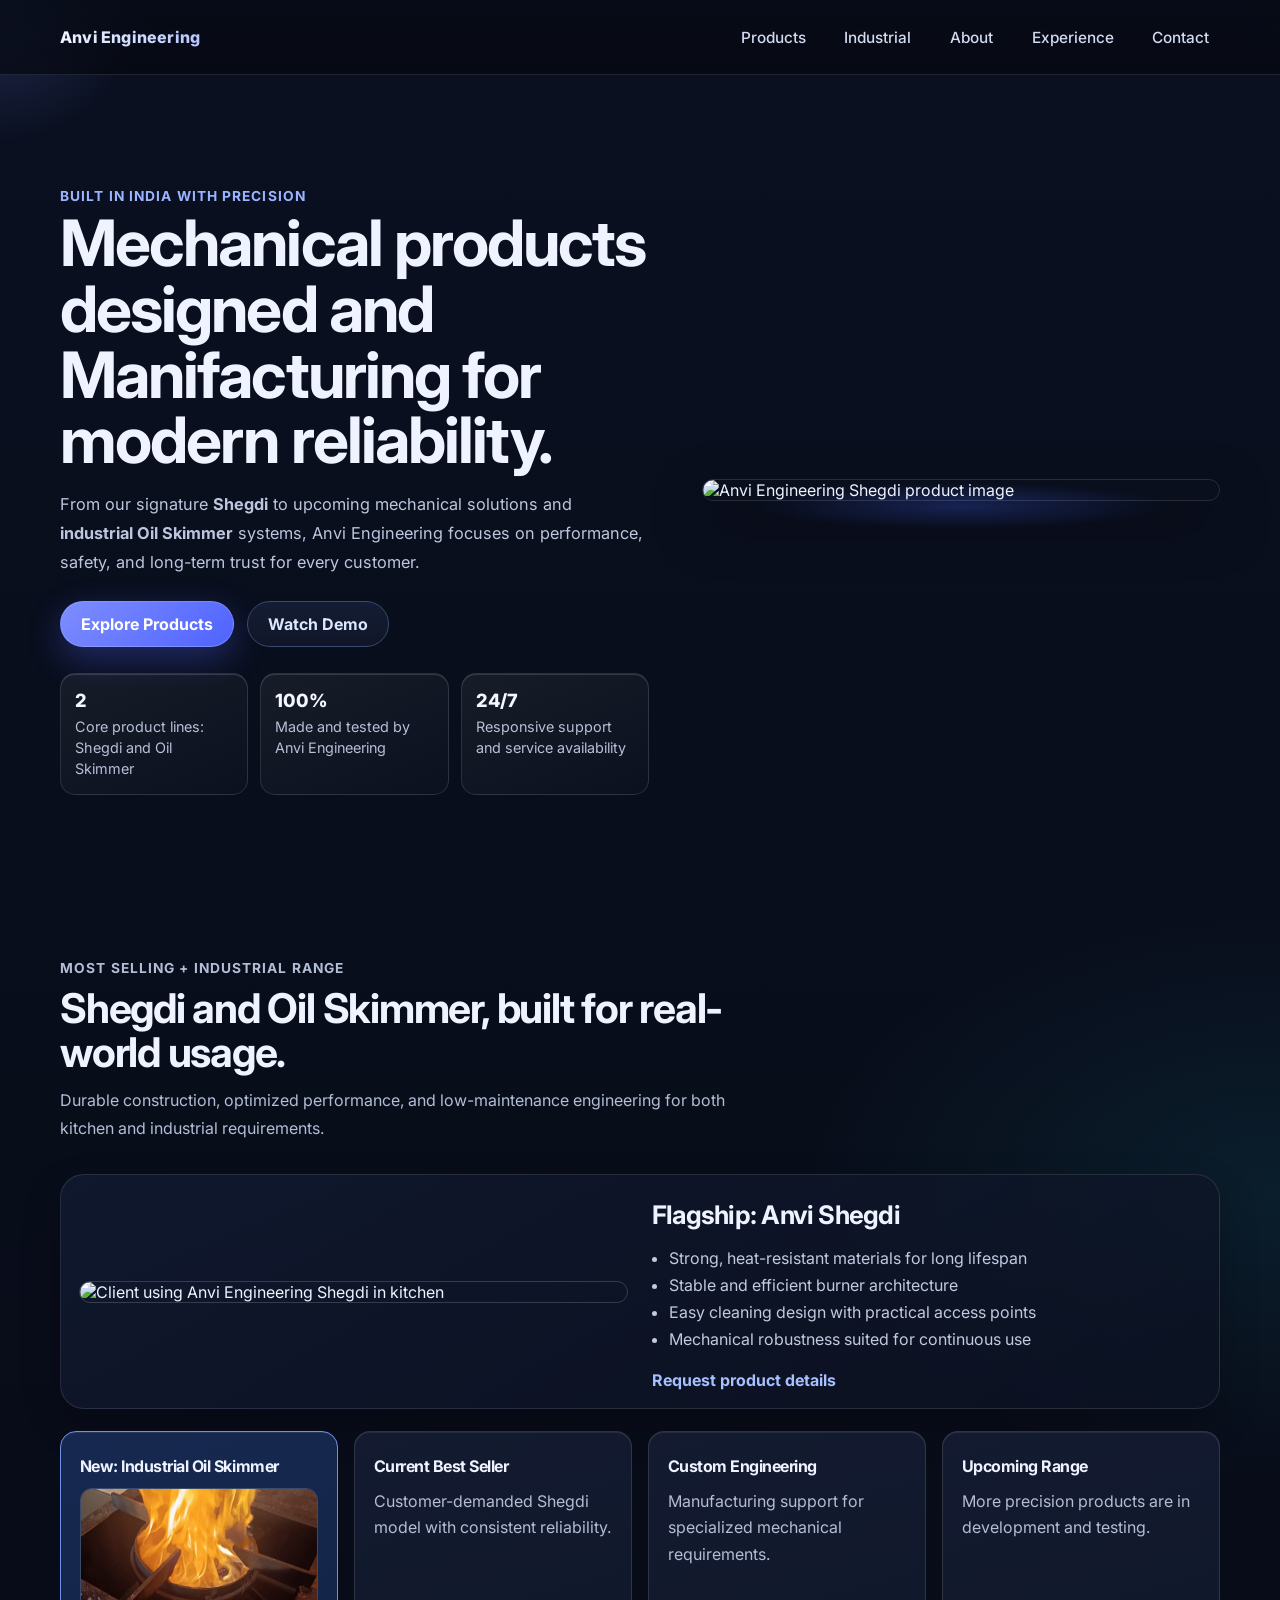
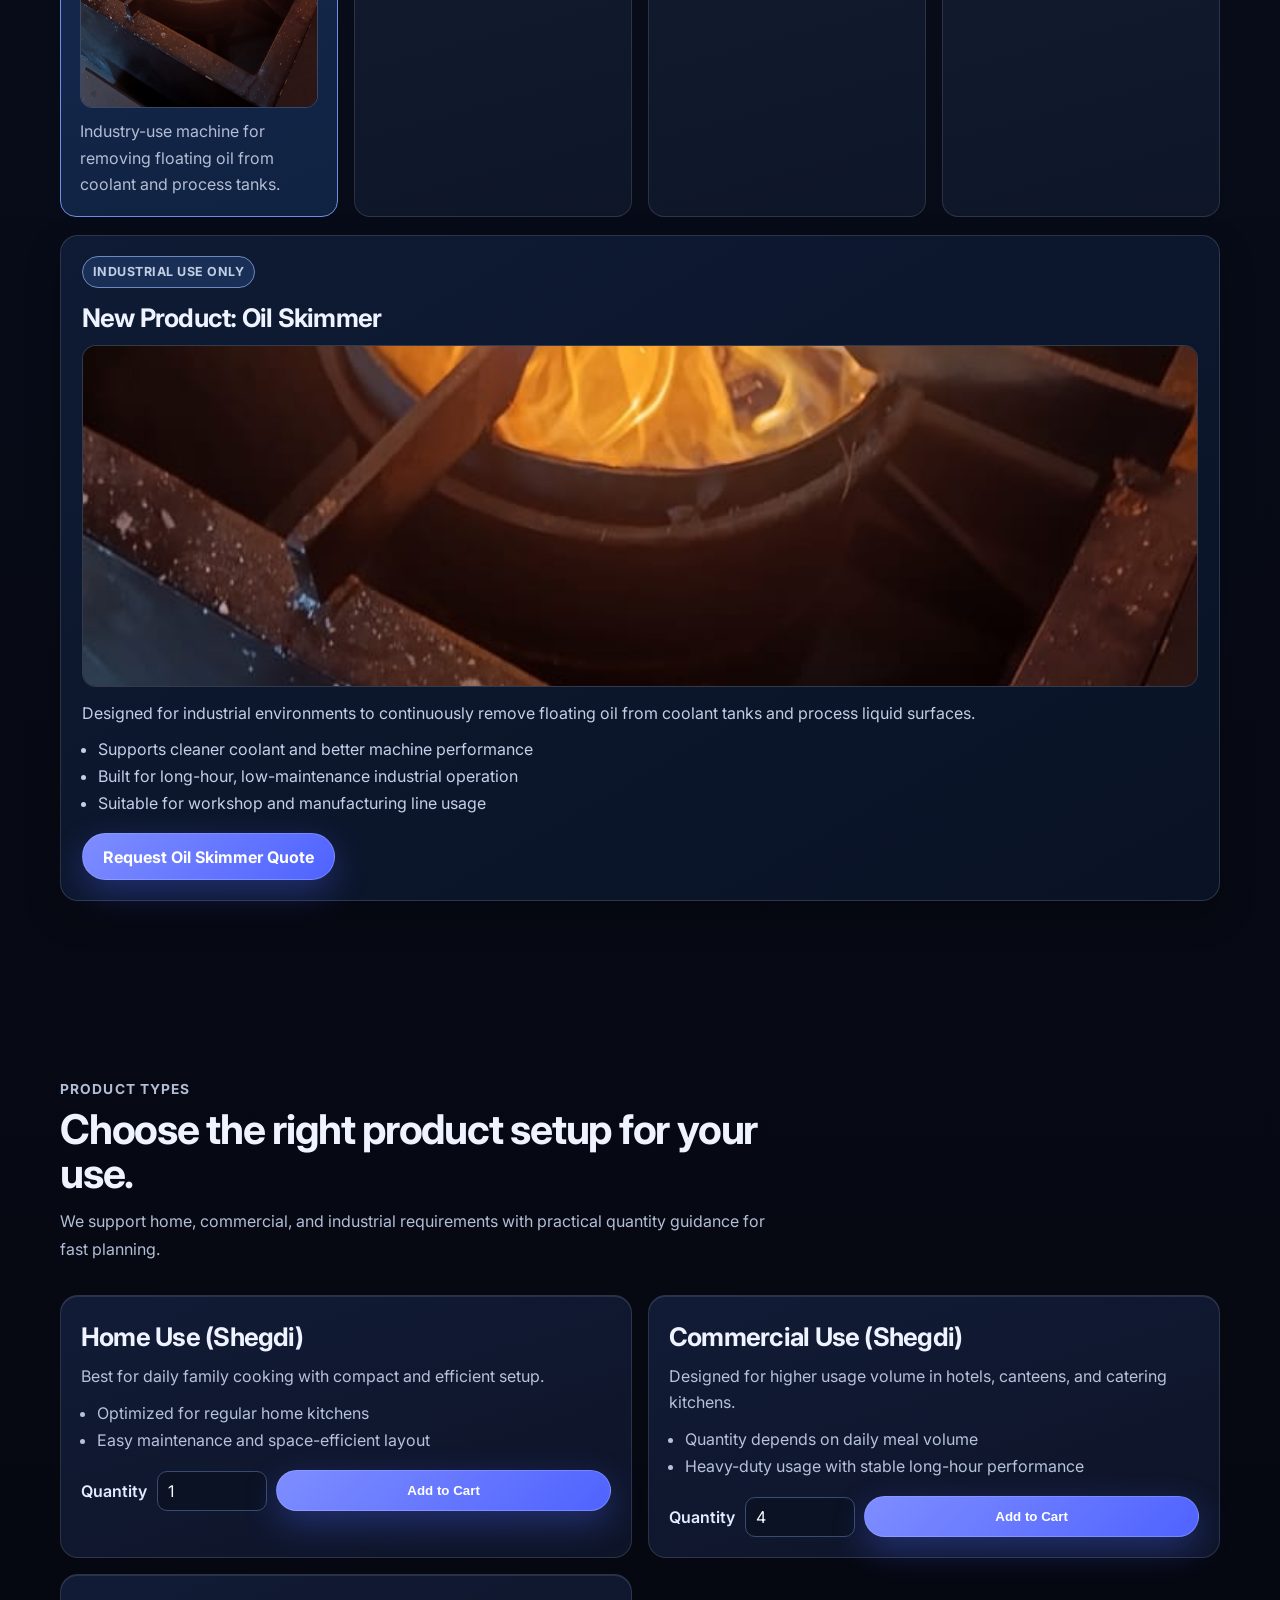
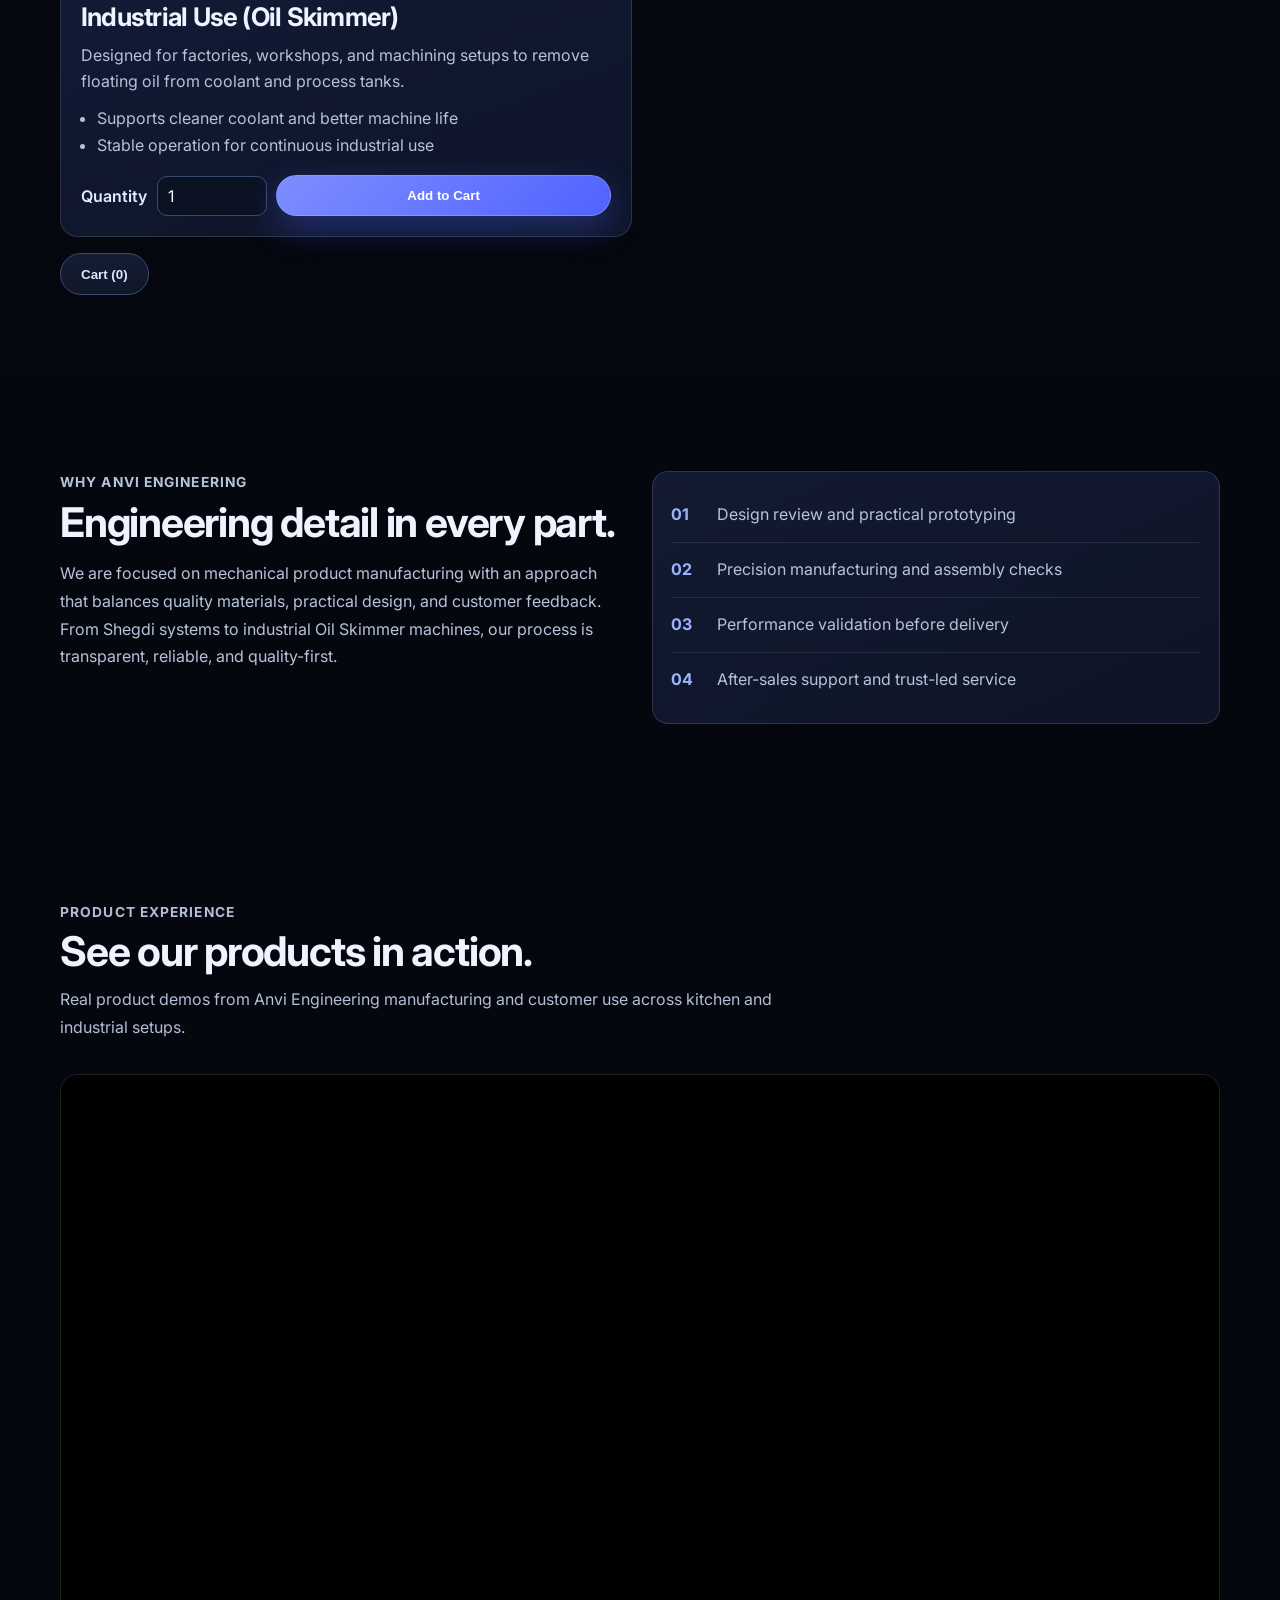
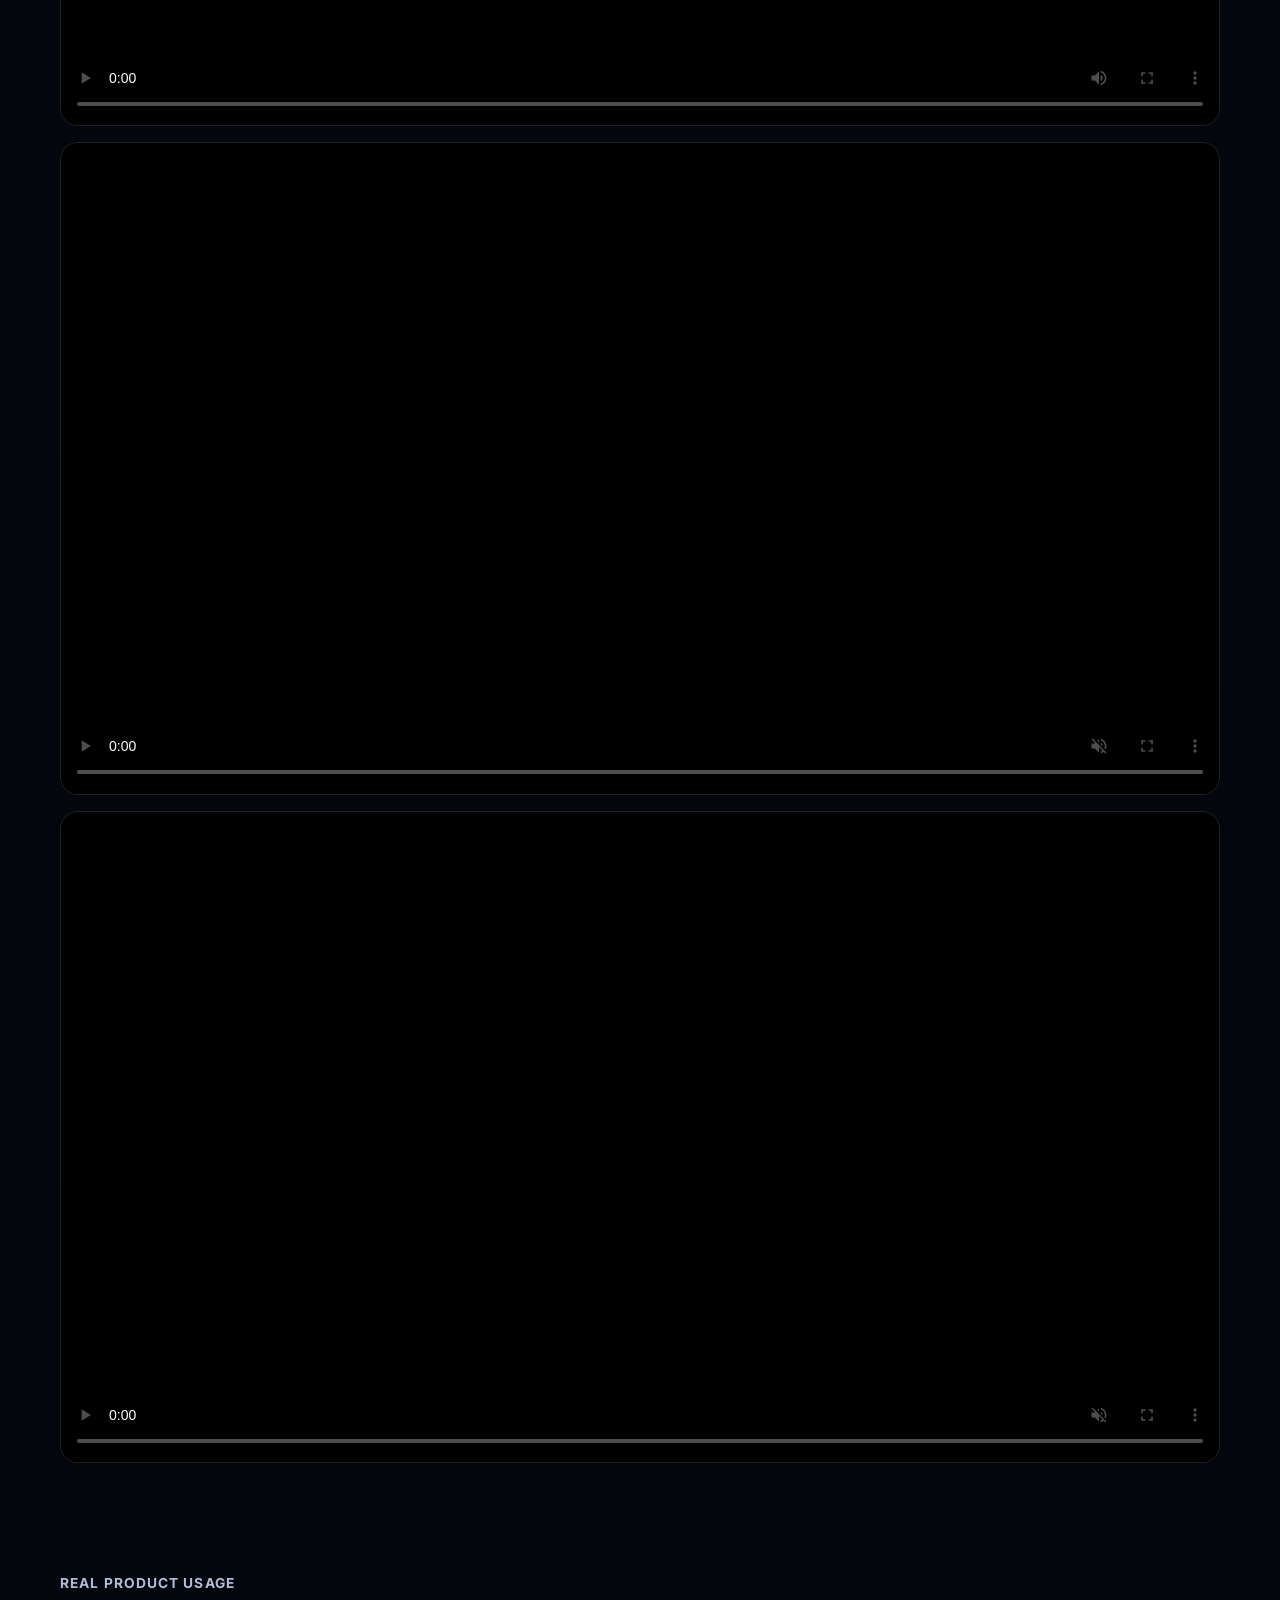
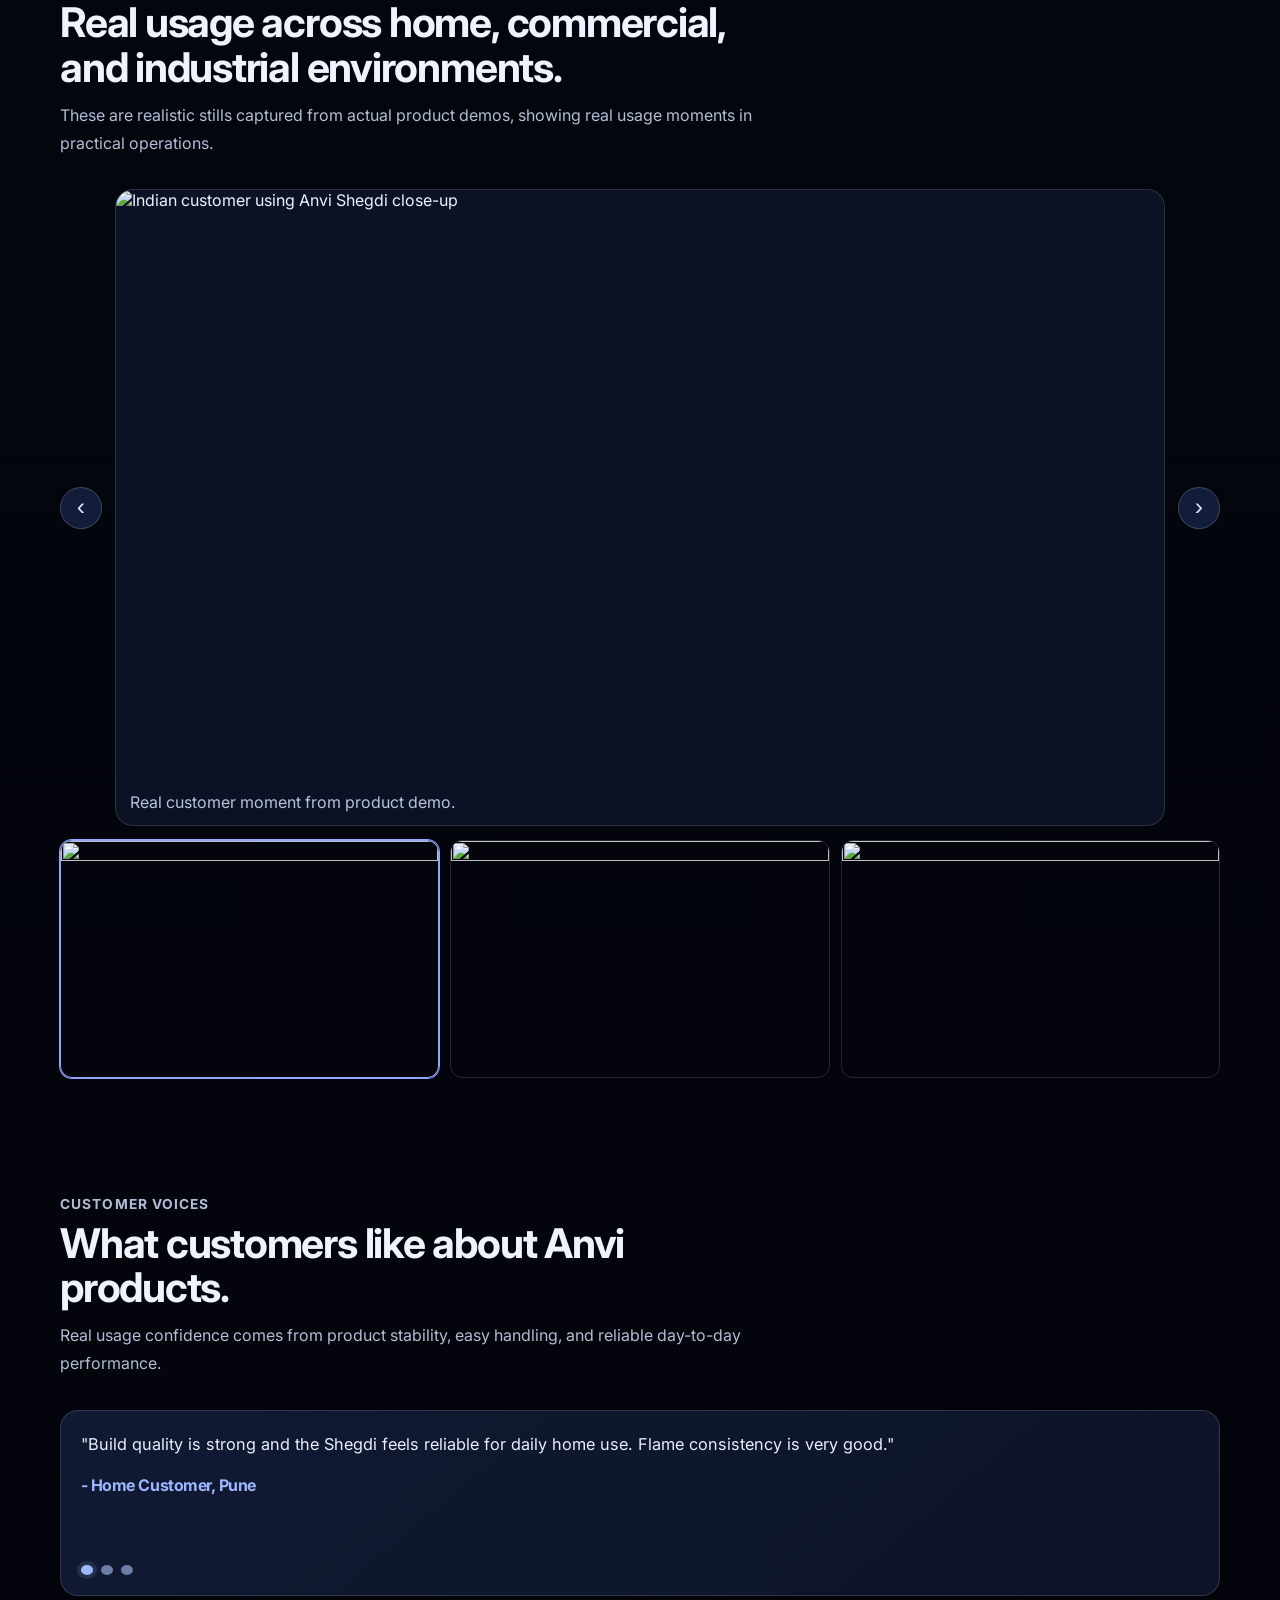
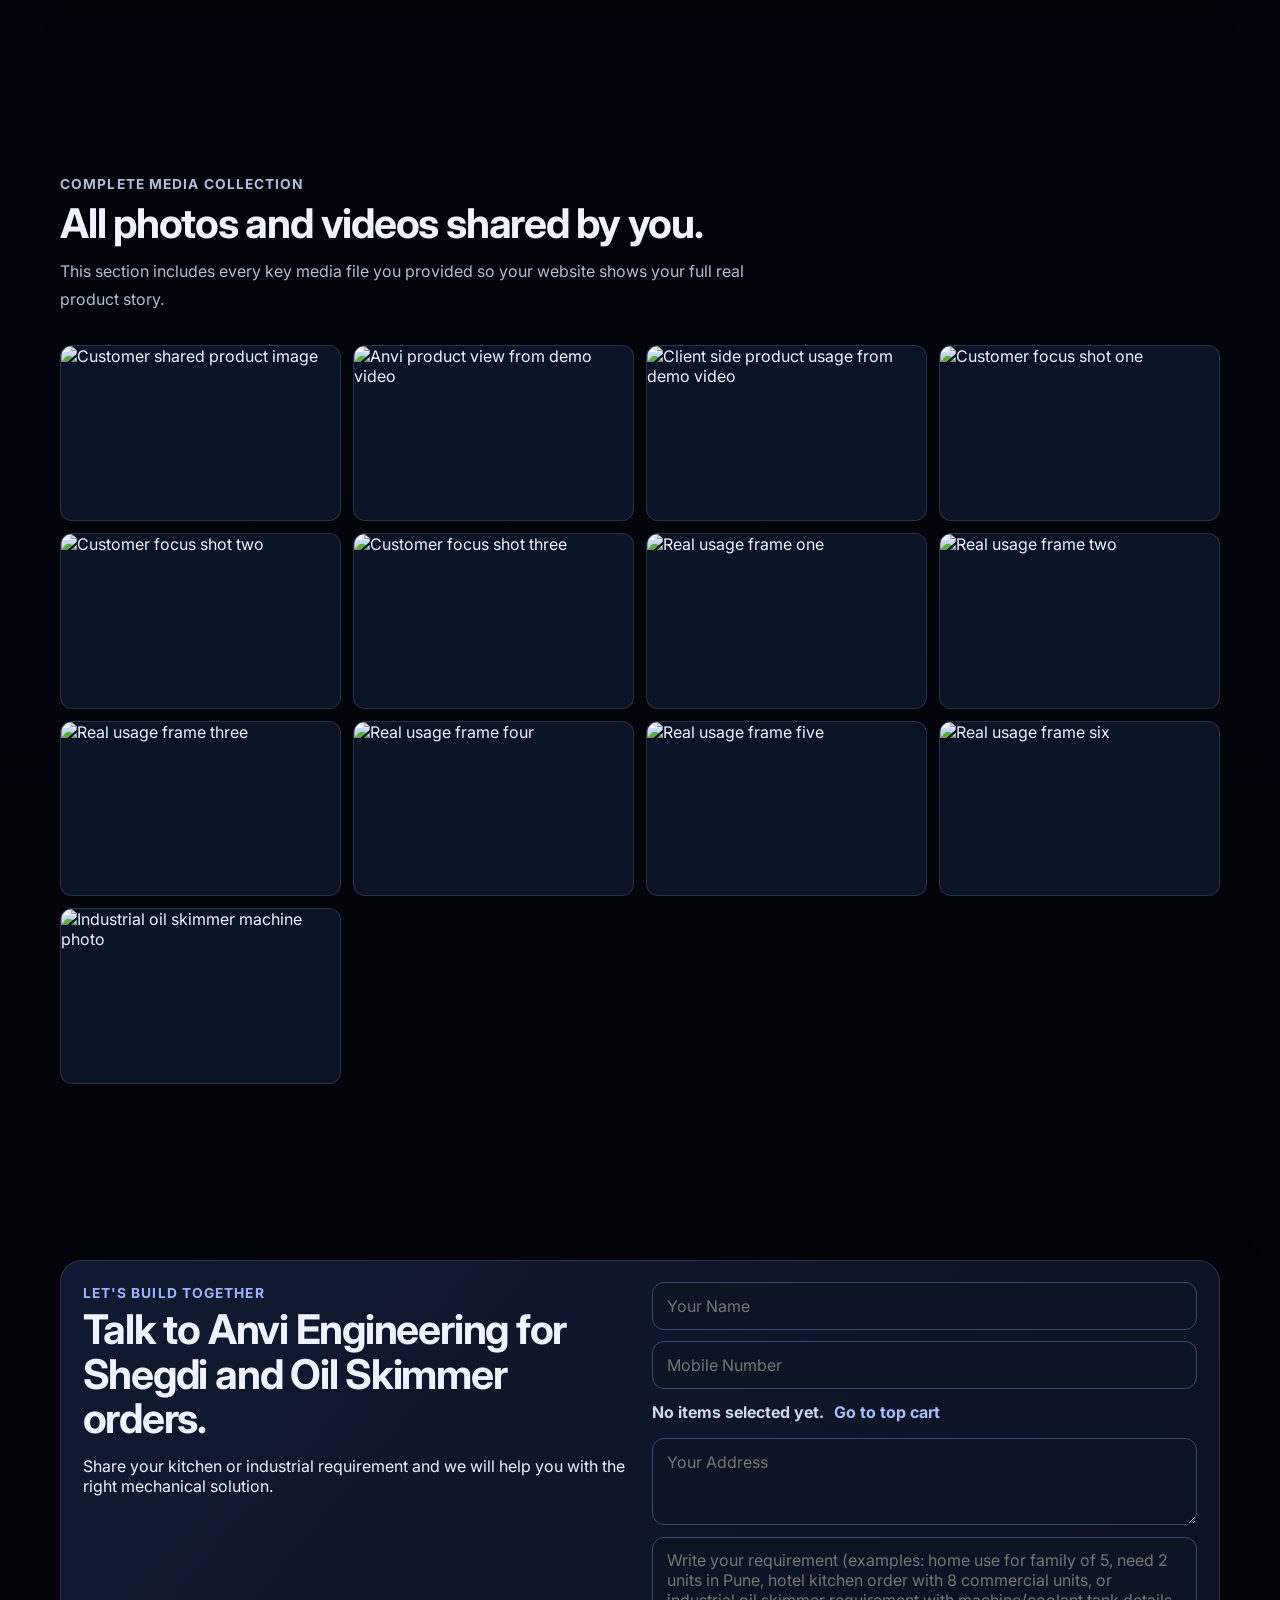
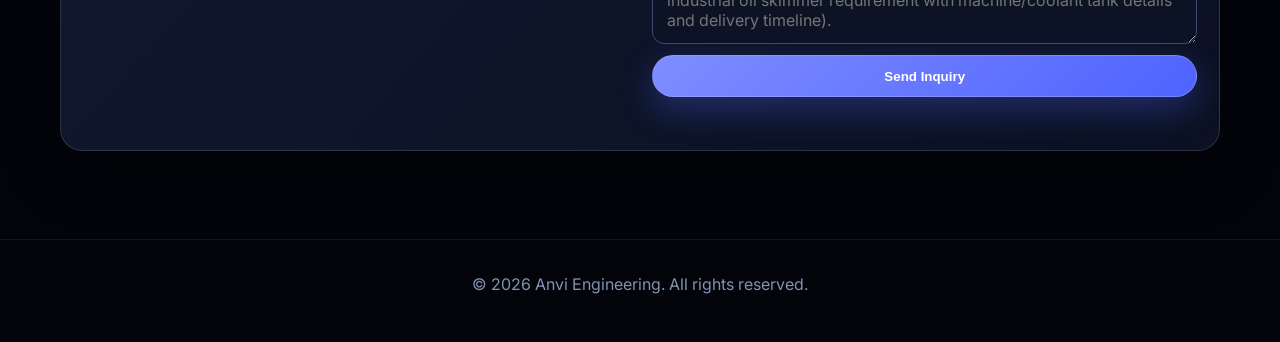
==== commit cb3fc838: "Clarify cart labels for shegdi and oil skimmer selections. Rename home/commercial entries to explici" ====
--- a/index.html
+++ b/index.html
@@ -173,7 +173,7 @@
           </div>
           <div class="use-types-grid">
             <article class="use-type-card">
-              <h3>Home Use</h3>
+              <h3>Home Use (Shegdi)</h3>
               <p>
                 Best for daily family cooking with compact and efficient setup.
               </p>
@@ -197,7 +197,7 @@
               </div>
             </article>
             <article class="use-type-card">
-              <h3>Commercial Use</h3>
+              <h3>Commercial Use (Shegdi)</h3>
               <p>
                 Designed for higher usage volume in hotels, canteens, and
                 catering kitchens.
@@ -267,7 +267,7 @@
             </div>
             <p class="cart-summary-line" id="cartSummaryText">No items added yet.</p>
             <div class="cart-line" id="cartHomeLine">
-              <span>Home Use</span>
+              <span>Home Use Shegdi</span>
               <div class="cart-line-controls">
                 <button type="button" class="line-btn" data-action="decrease" data-usage="home">-</button>
                 <strong id="cartHomeQty">0</strong>
@@ -275,7 +275,7 @@
               </div>
             </div>
             <div class="cart-line" id="cartCommercialLine">
-              <span>Commercial Use</span>
+              <span>Commercial Use Shegdi</span>
               <div class="cart-line-controls">
                 <button type="button" class="line-btn" data-action="decrease" data-usage="commercial">-</button>
                 <strong id="cartCommercialQty">0</strong>
@@ -283,7 +283,7 @@
               </div>
             </div>
             <div class="cart-line" id="cartIndustrialLine">
-              <span>Industrial Use</span>
+              <span>Industrial Use Oil Skimmer</span>
               <div class="cart-line-controls">
                 <button type="button" class="line-btn" data-action="decrease" data-usage="industrial">-</button>
                 <strong id="cartIndustrialQty">0</strong>
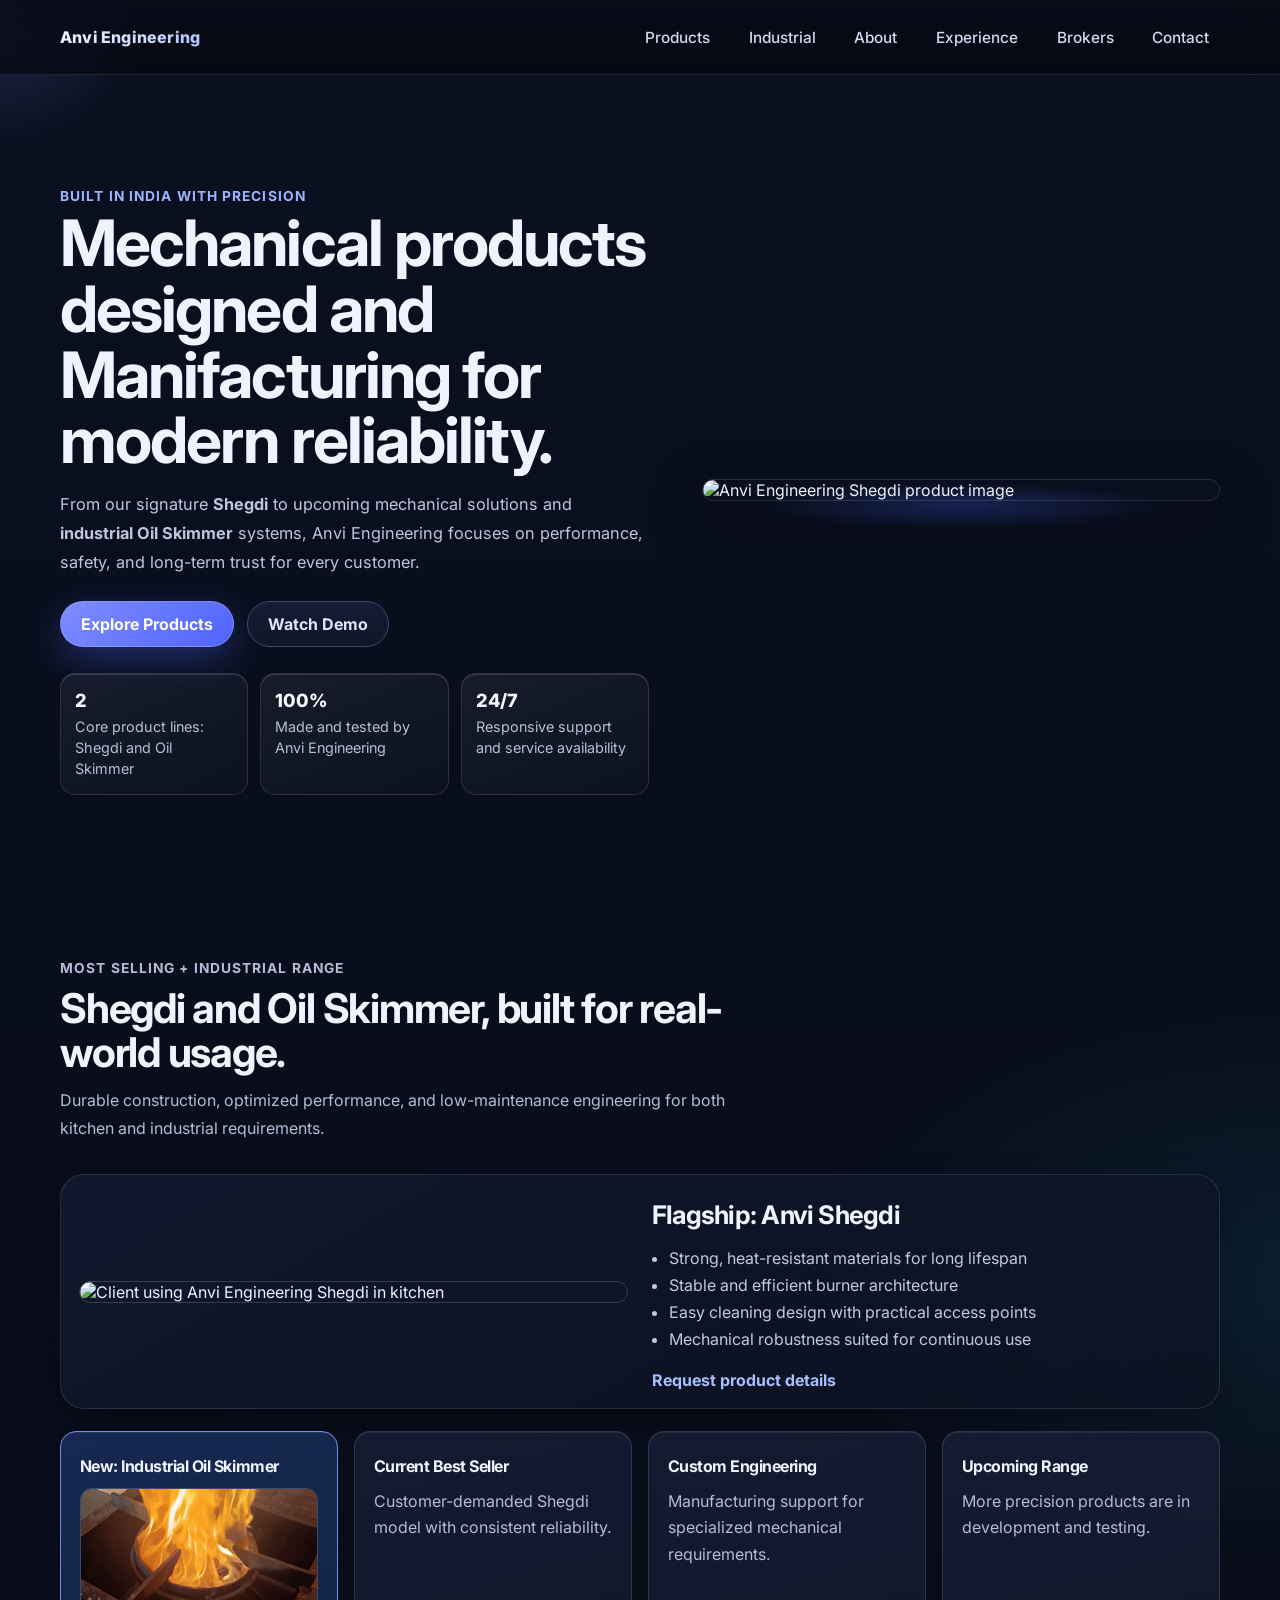
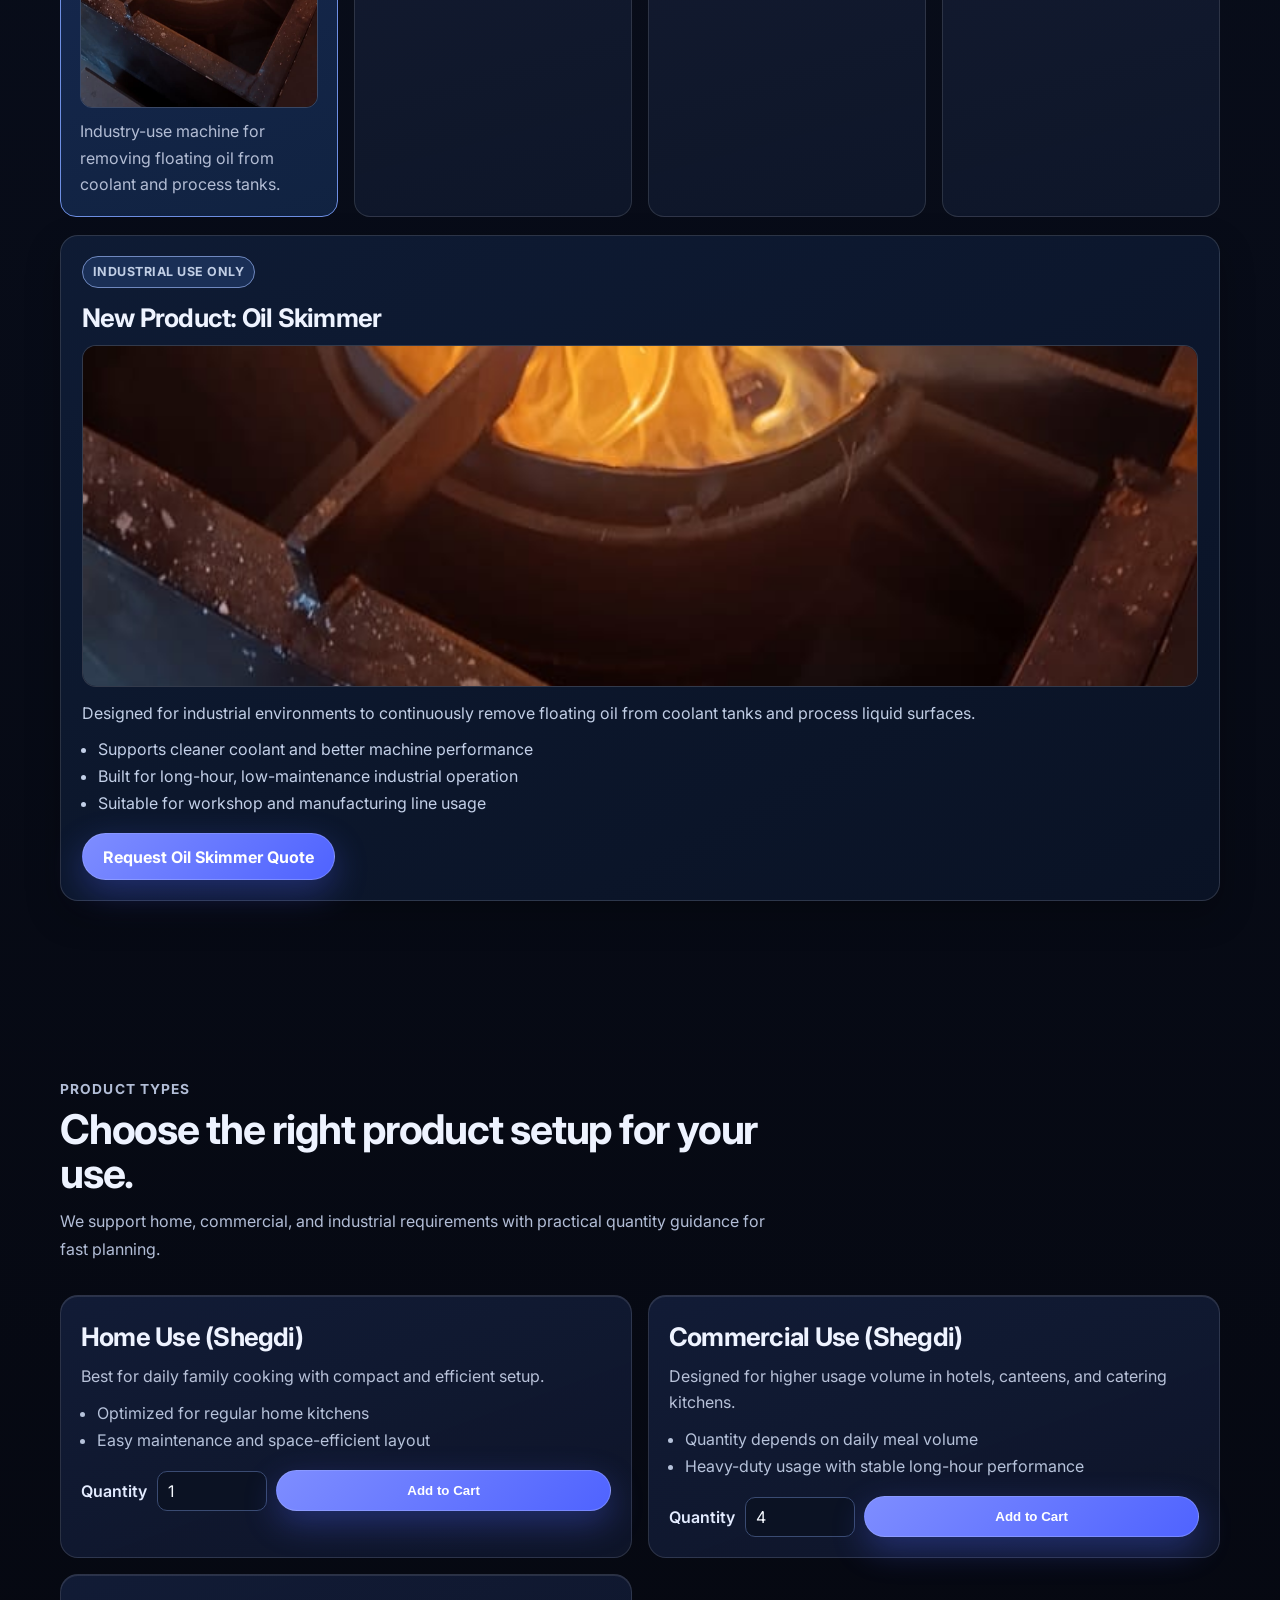
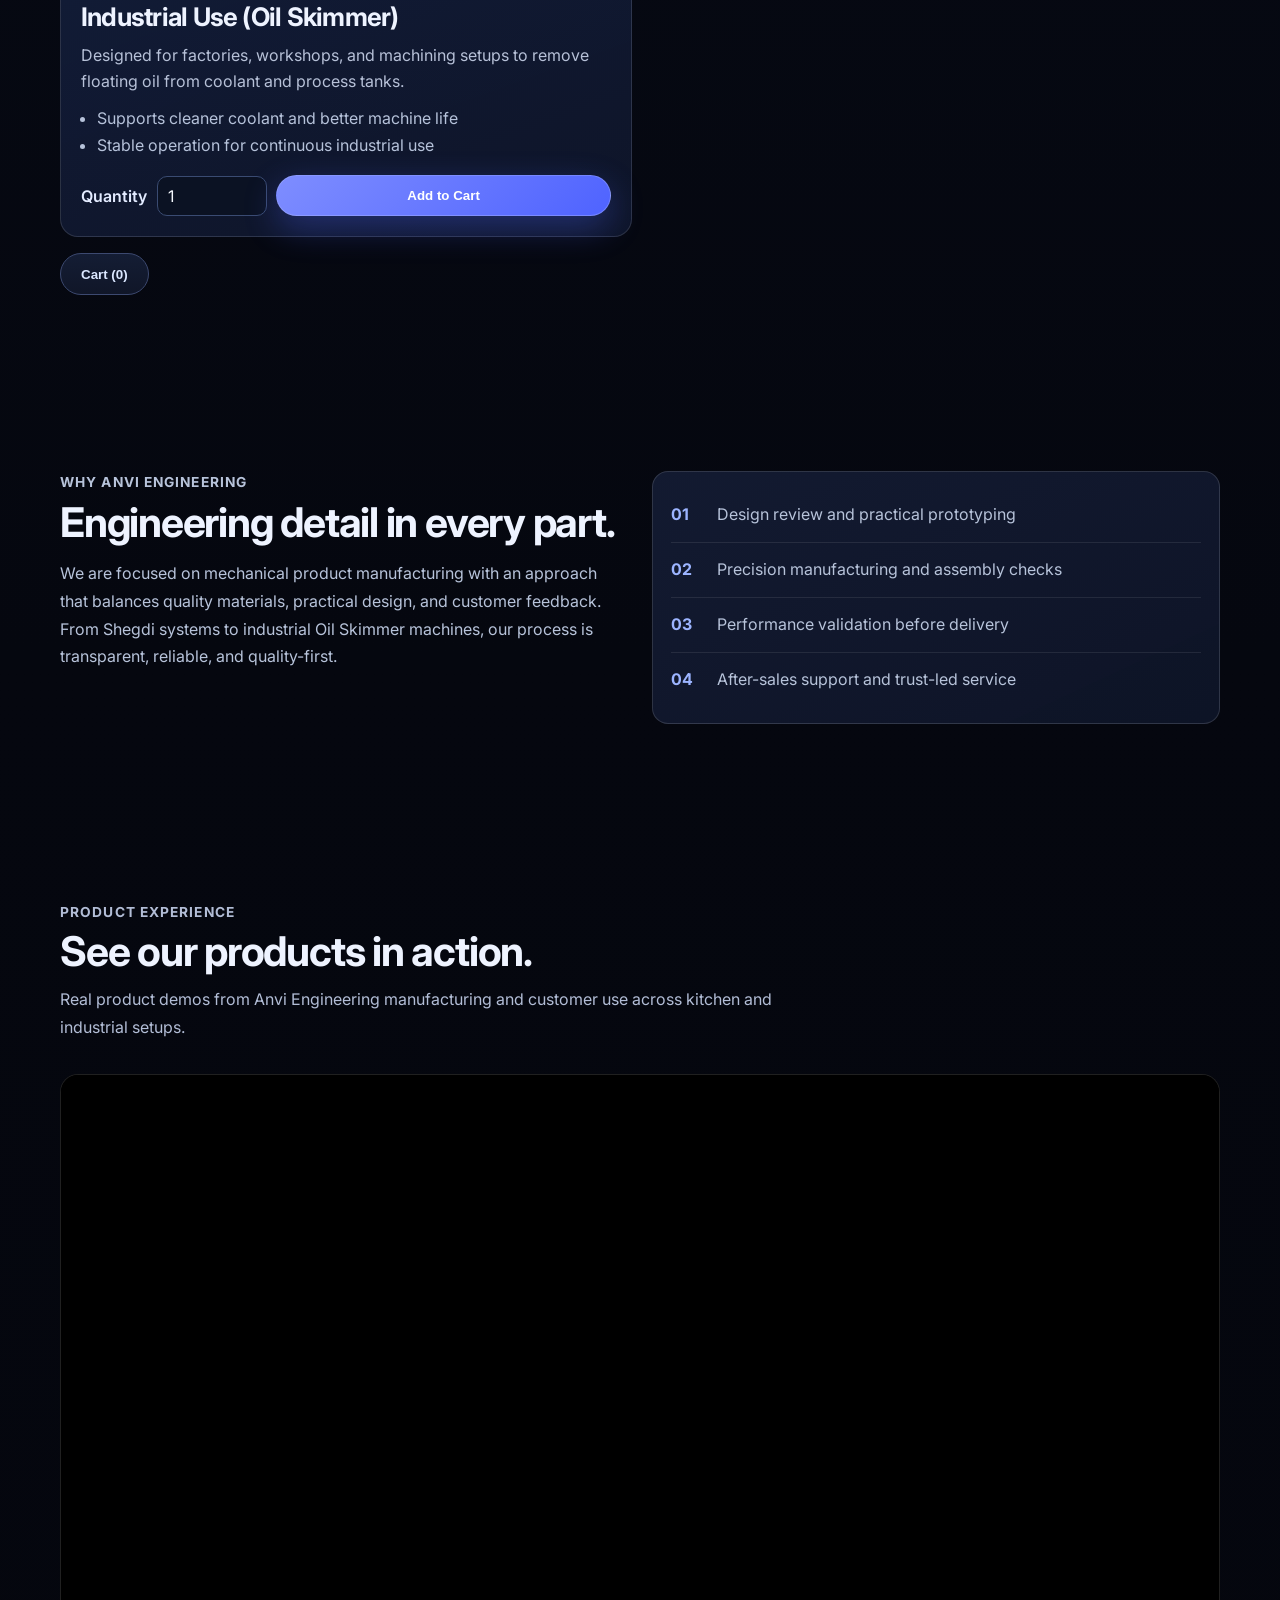
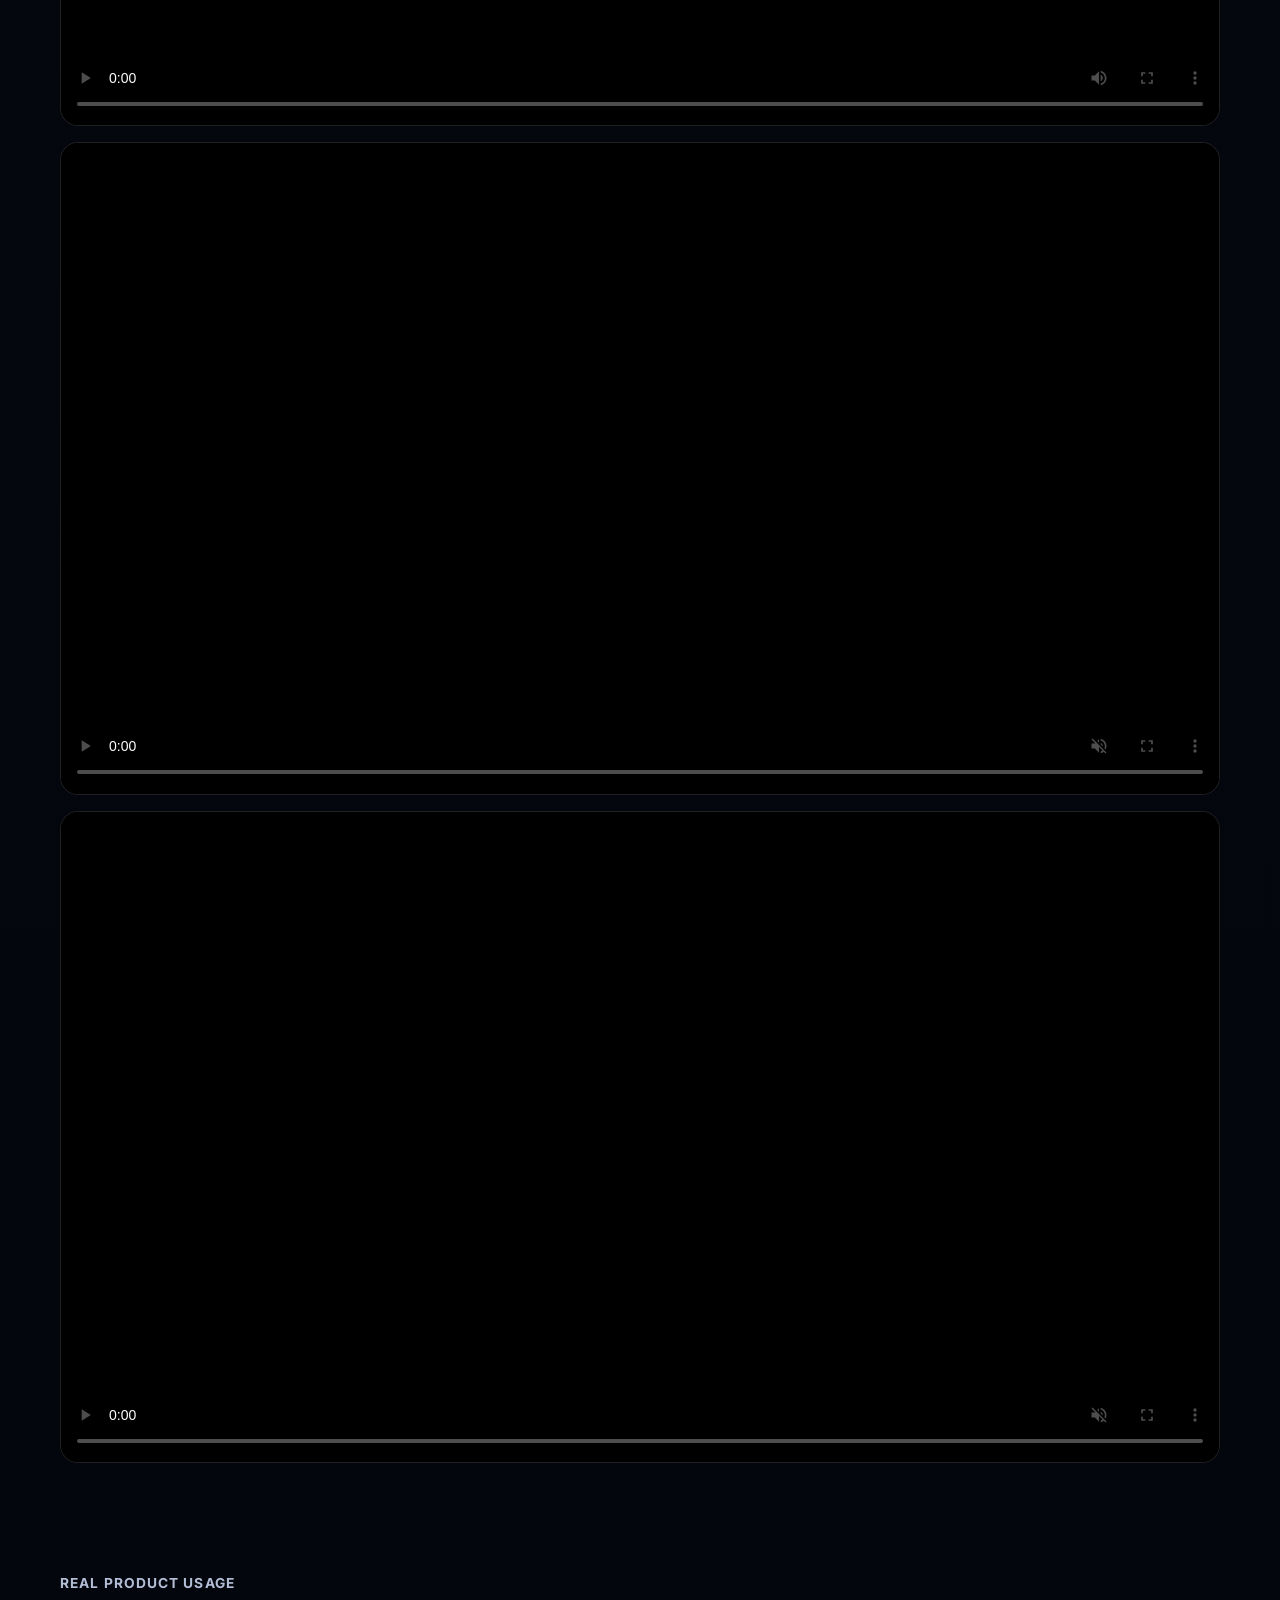
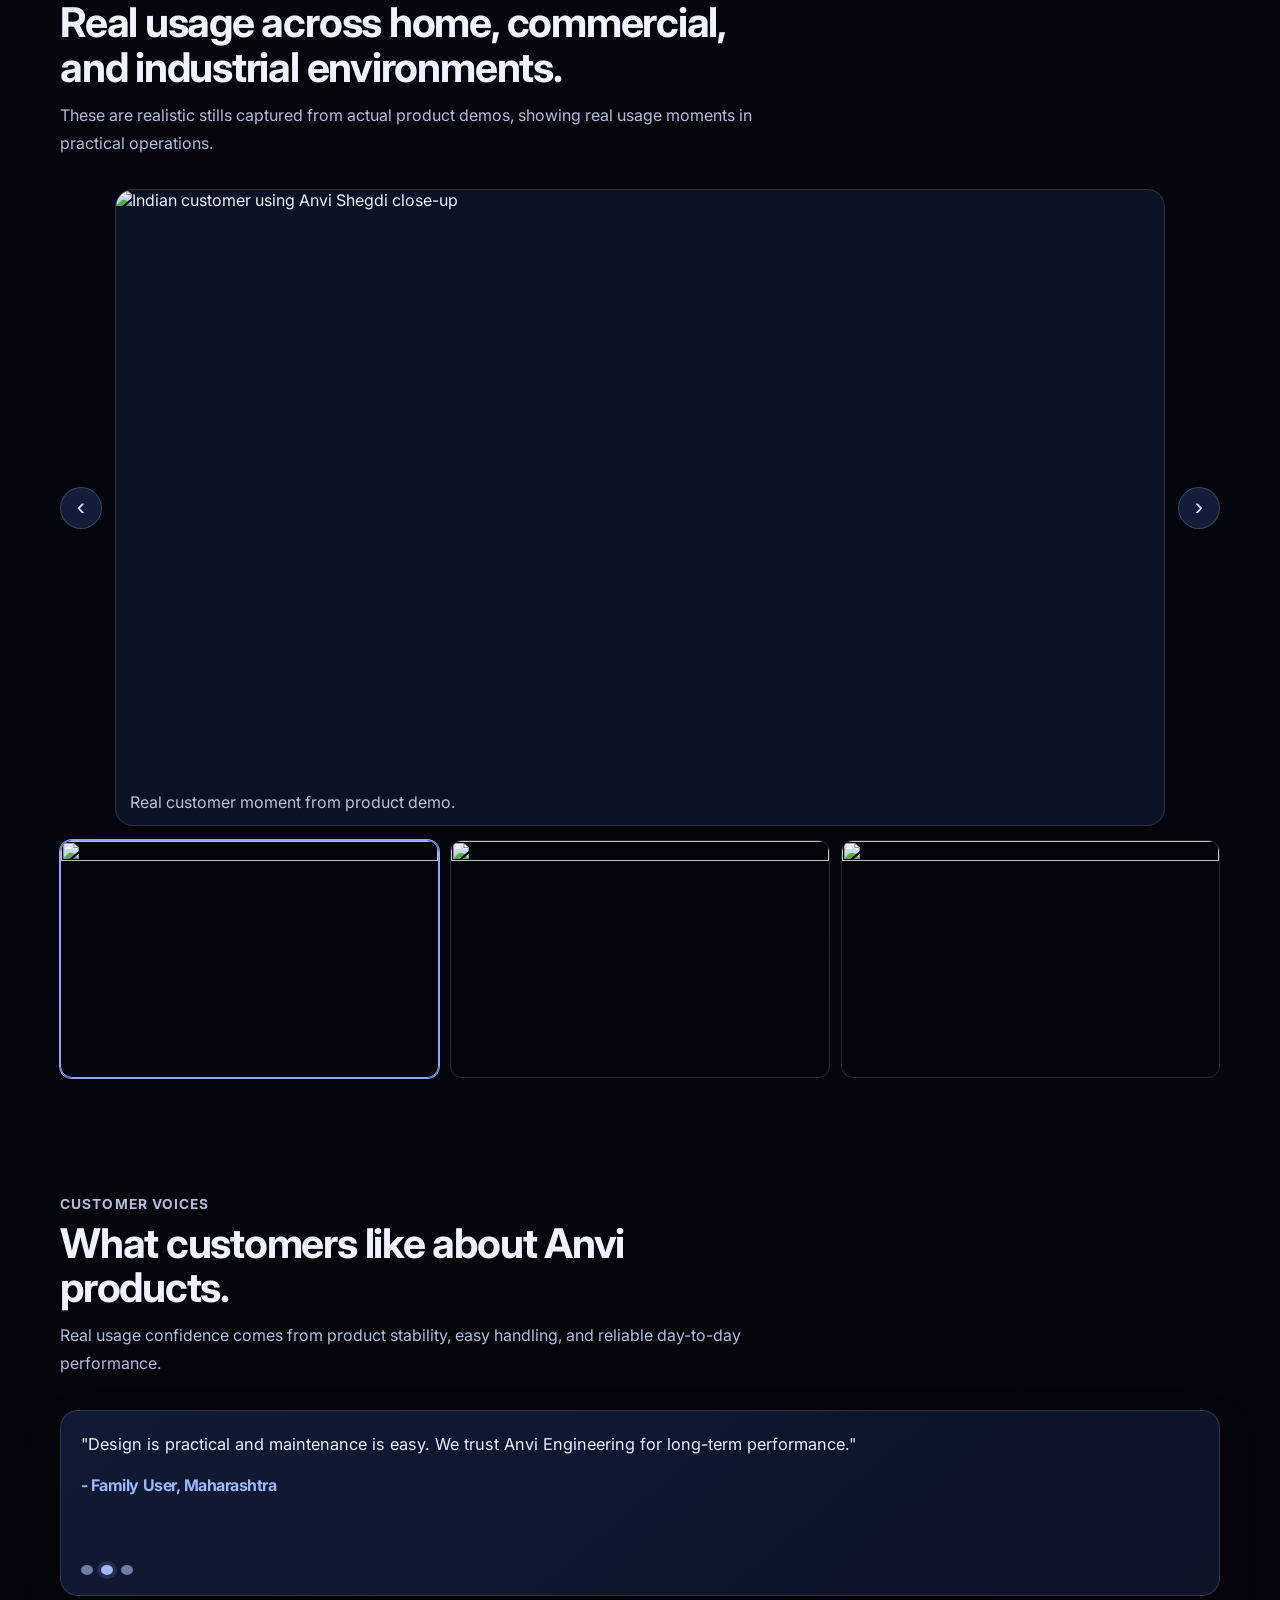
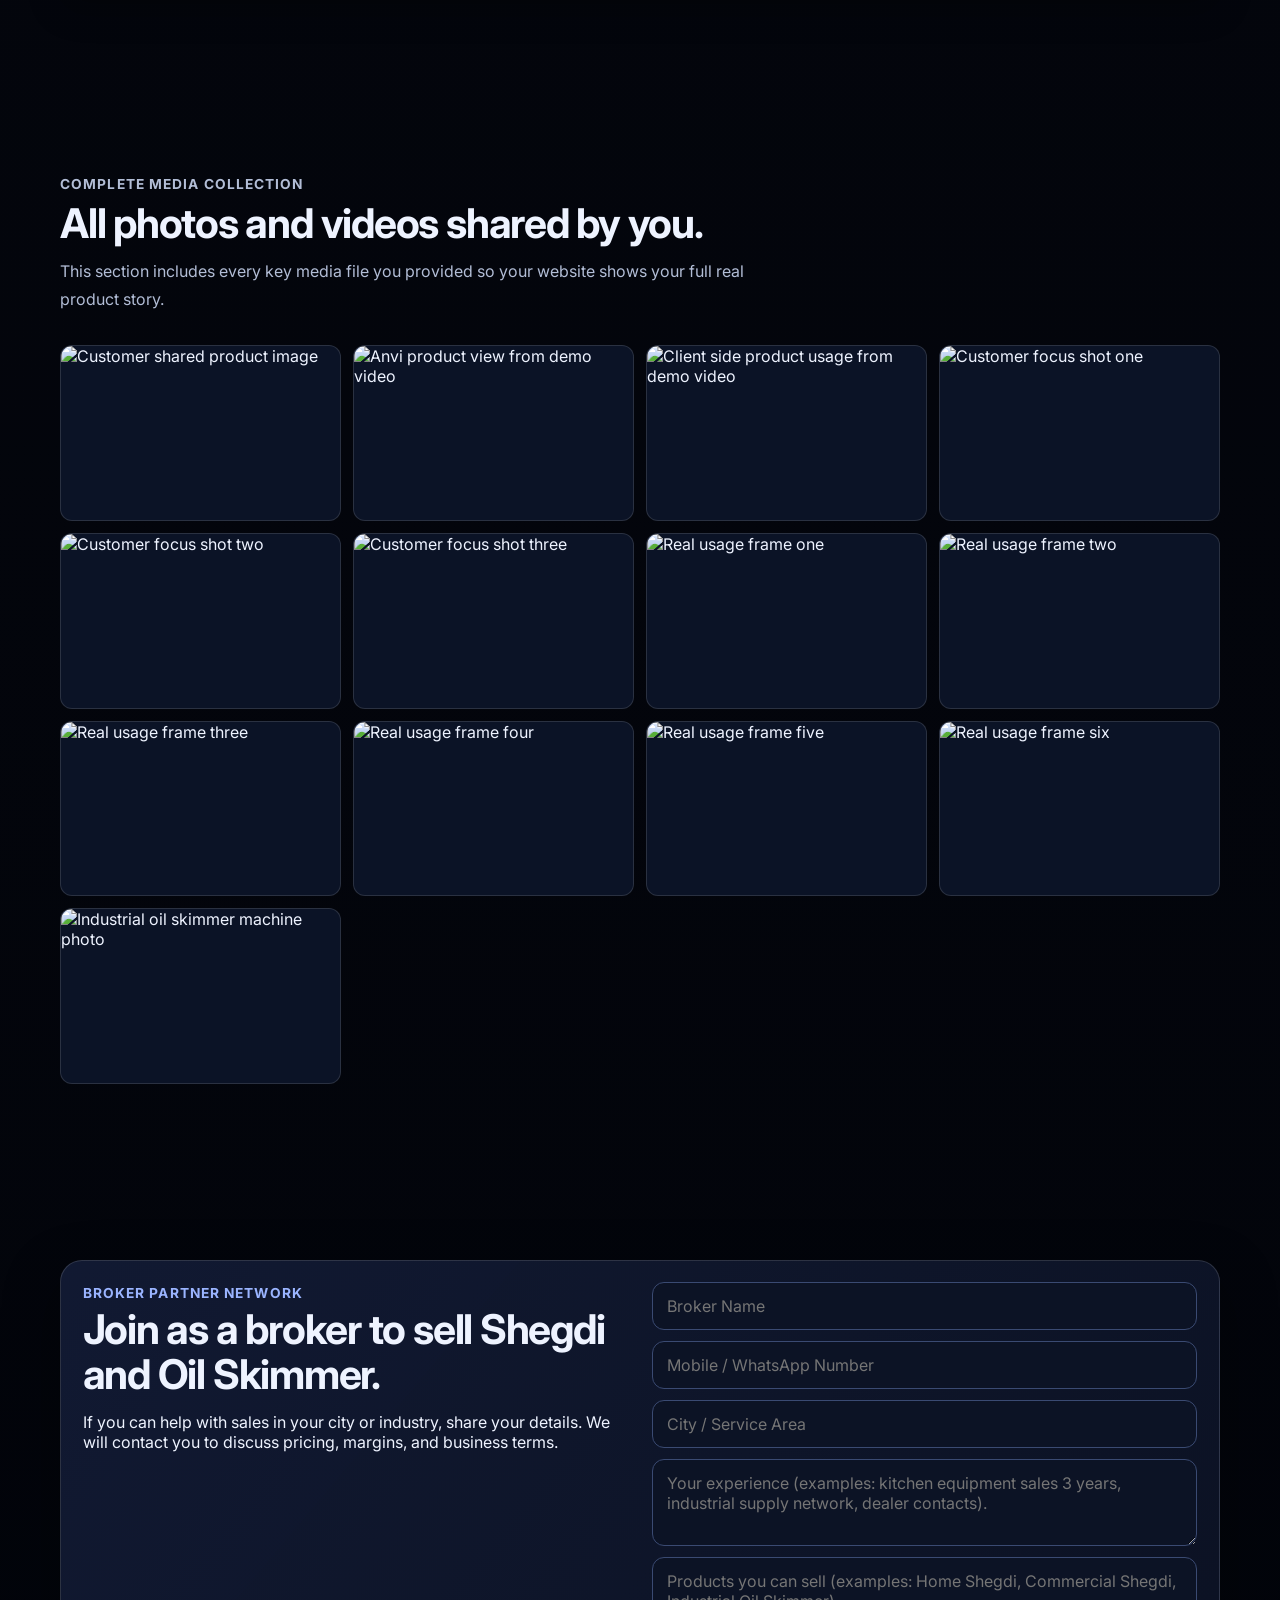
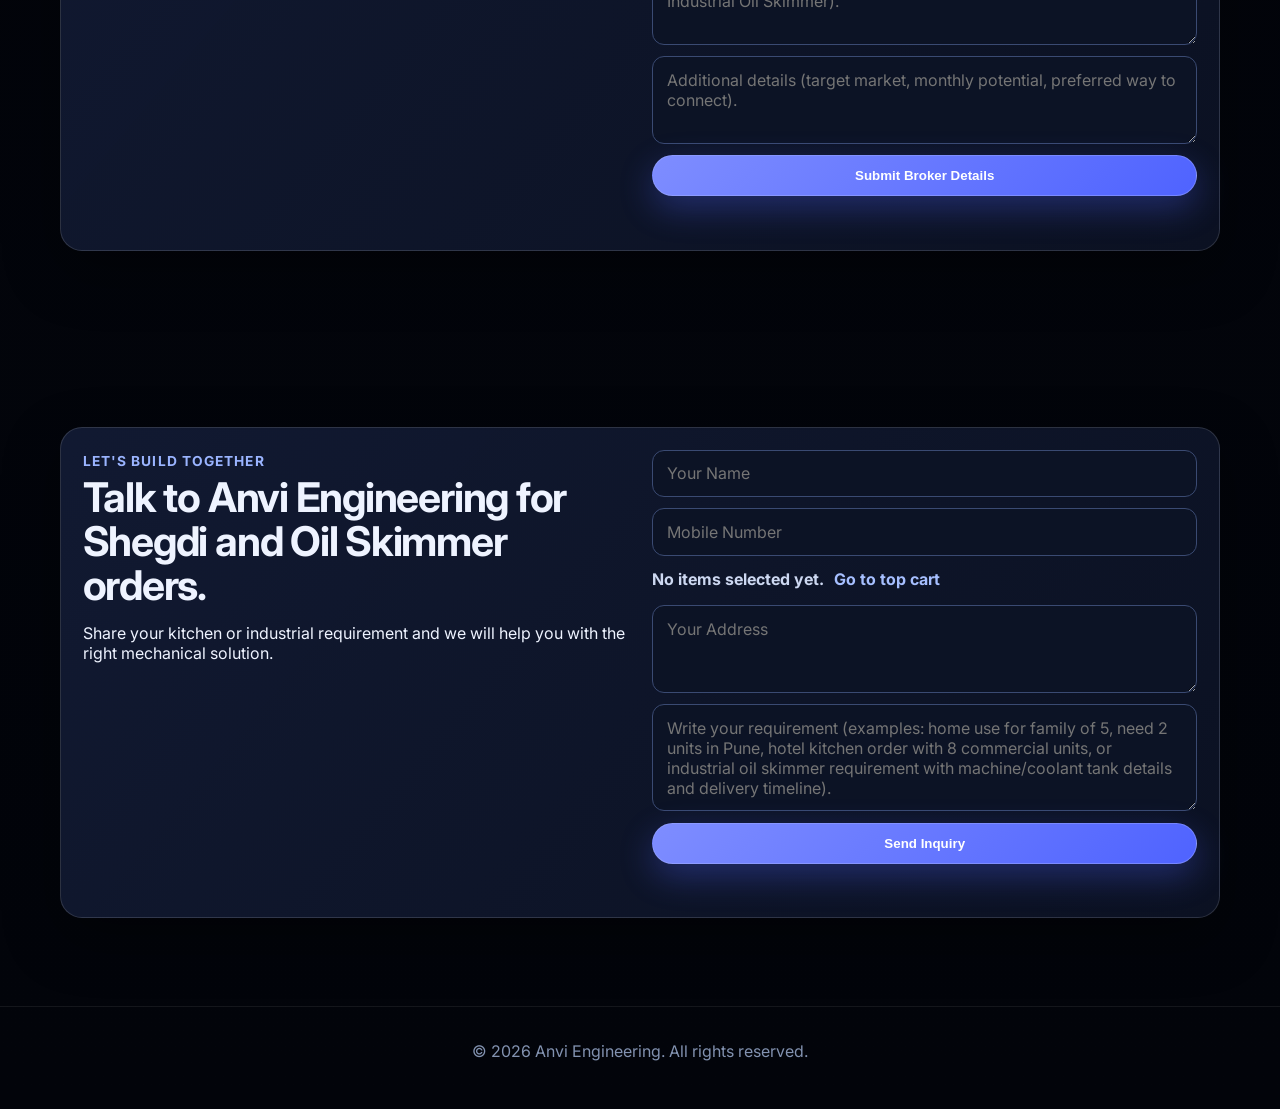
==== commit 4ad8ac76: "Add broker partner lead section with backend storage. Introduce a broker signup section and submissi" ====
--- a/index.html
+++ b/index.html
@@ -33,6 +33,7 @@
             <li><a href="#industrial">Industrial</a></li>
             <li><a href="#about">About</a></li>
             <li><a href="#experience">Experience</a></li>
+            <li><a href="#broker">Brokers</a></li>
             <li><a href="#contact">Contact</a></li>
           </ul>
         </nav>
@@ -489,6 +490,50 @@
         </div>
       </section>
 
+      <section id="broker" class="broker section">
+        <div class="container contact-box reveal">
+          <div>
+            <p class="eyebrow">Broker Partner Network</p>
+            <h2>Join as a broker to sell Shegdi and Oil Skimmer.</h2>
+            <p>
+              If you can help with sales in your city or industry, share your details.
+              We will contact you to discuss pricing, margins, and business terms.
+            </p>
+          </div>
+          <form class="contact-form" id="brokerForm">
+            <input type="text" name="name" placeholder="Broker Name" required />
+            <input
+              type="tel"
+              name="phone"
+              placeholder="Mobile / WhatsApp Number"
+              required
+            />
+            <input type="text" name="city" placeholder="City / Service Area" required />
+            <textarea
+              name="experience"
+              placeholder="Your experience (examples: kitchen equipment sales 3 years, industrial supply network, dealer contacts)."
+              rows="3"
+              required
+            ></textarea>
+            <textarea
+              name="products"
+              placeholder="Products you can sell (examples: Home Shegdi, Commercial Shegdi, Industrial Oil Skimmer)."
+              rows="3"
+              required
+            ></textarea>
+            <textarea
+              name="message"
+              placeholder="Additional details (target market, monthly potential, preferred way to connect)."
+              rows="3"
+            ></textarea>
+            <button class="btn btn-primary magnetic" id="brokerSubmitBtn" type="submit">
+              Submit Broker Details
+            </button>
+            <p id="brokerStatus" class="form-status" role="status" aria-live="polite"></p>
+          </form>
+        </div>
+      </section>
+
       <section id="contact" class="contact section">
         <div class="container contact-box reveal">
           <div>
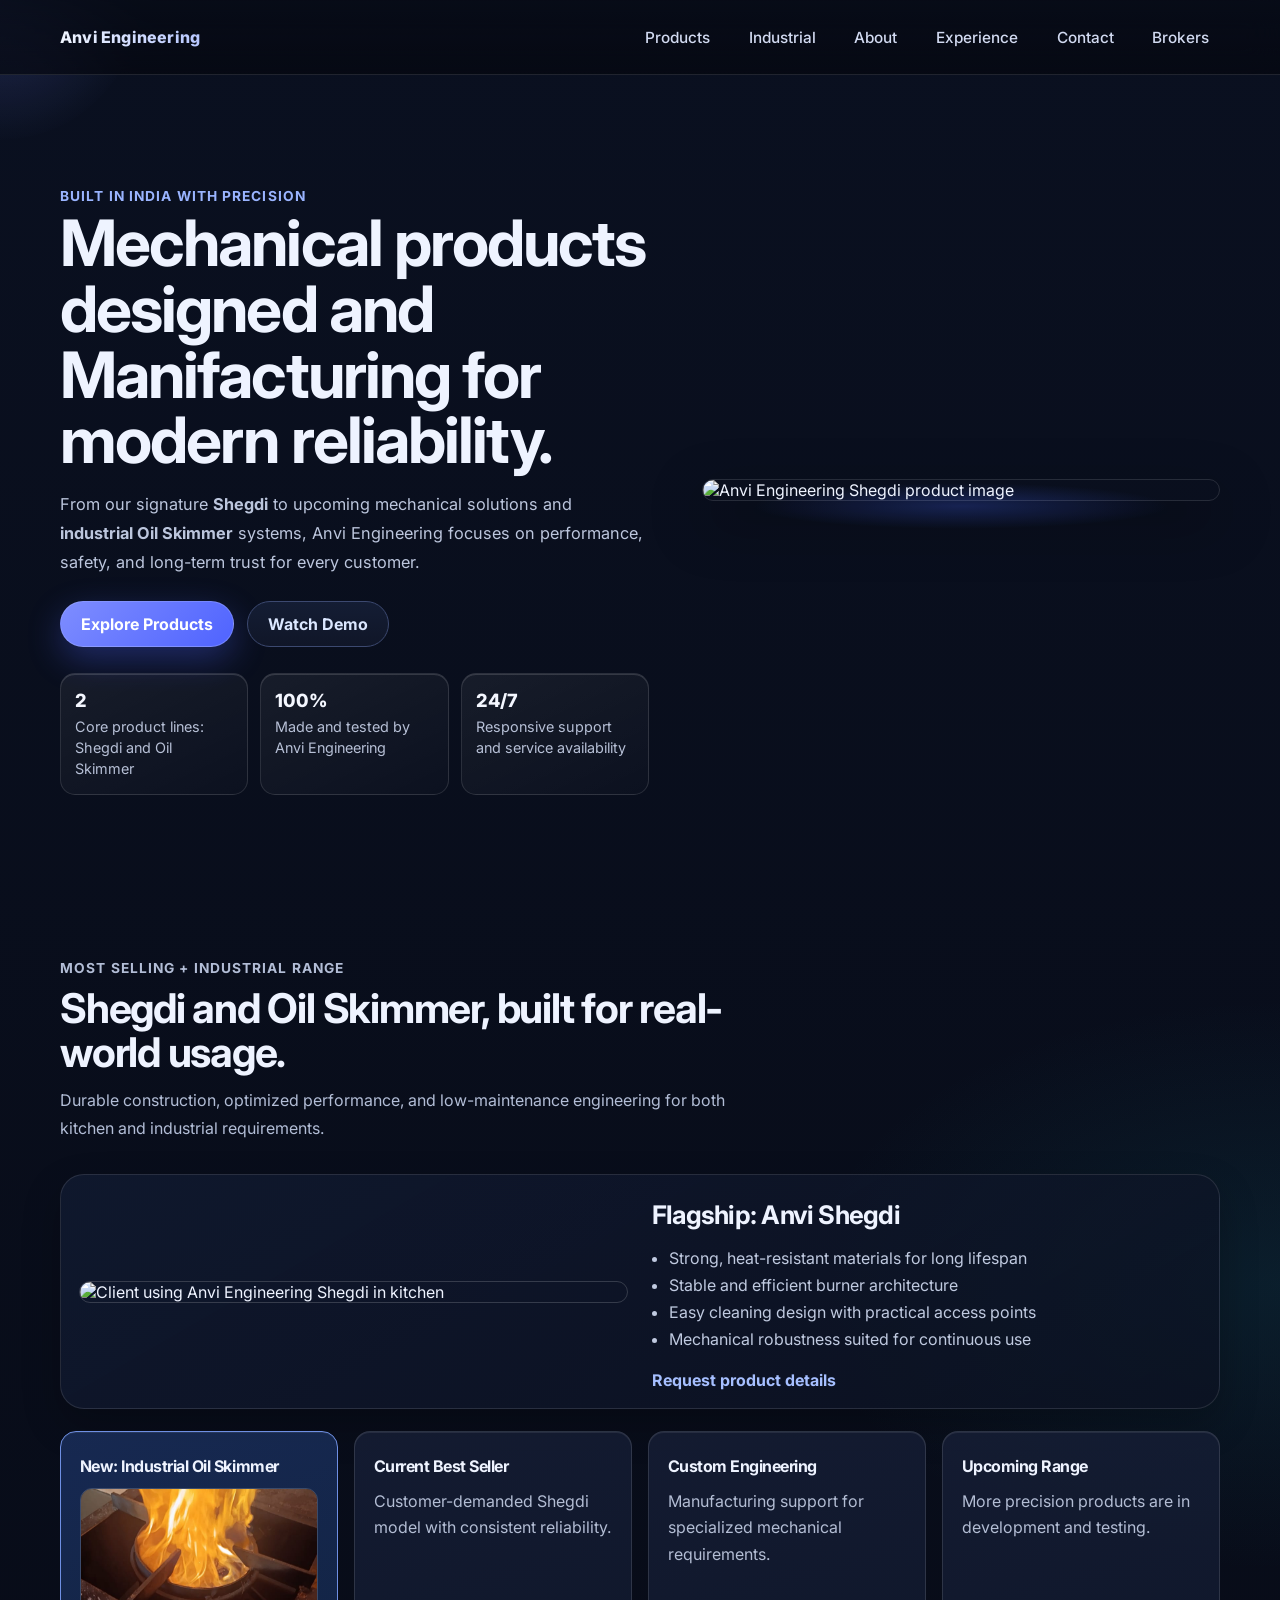
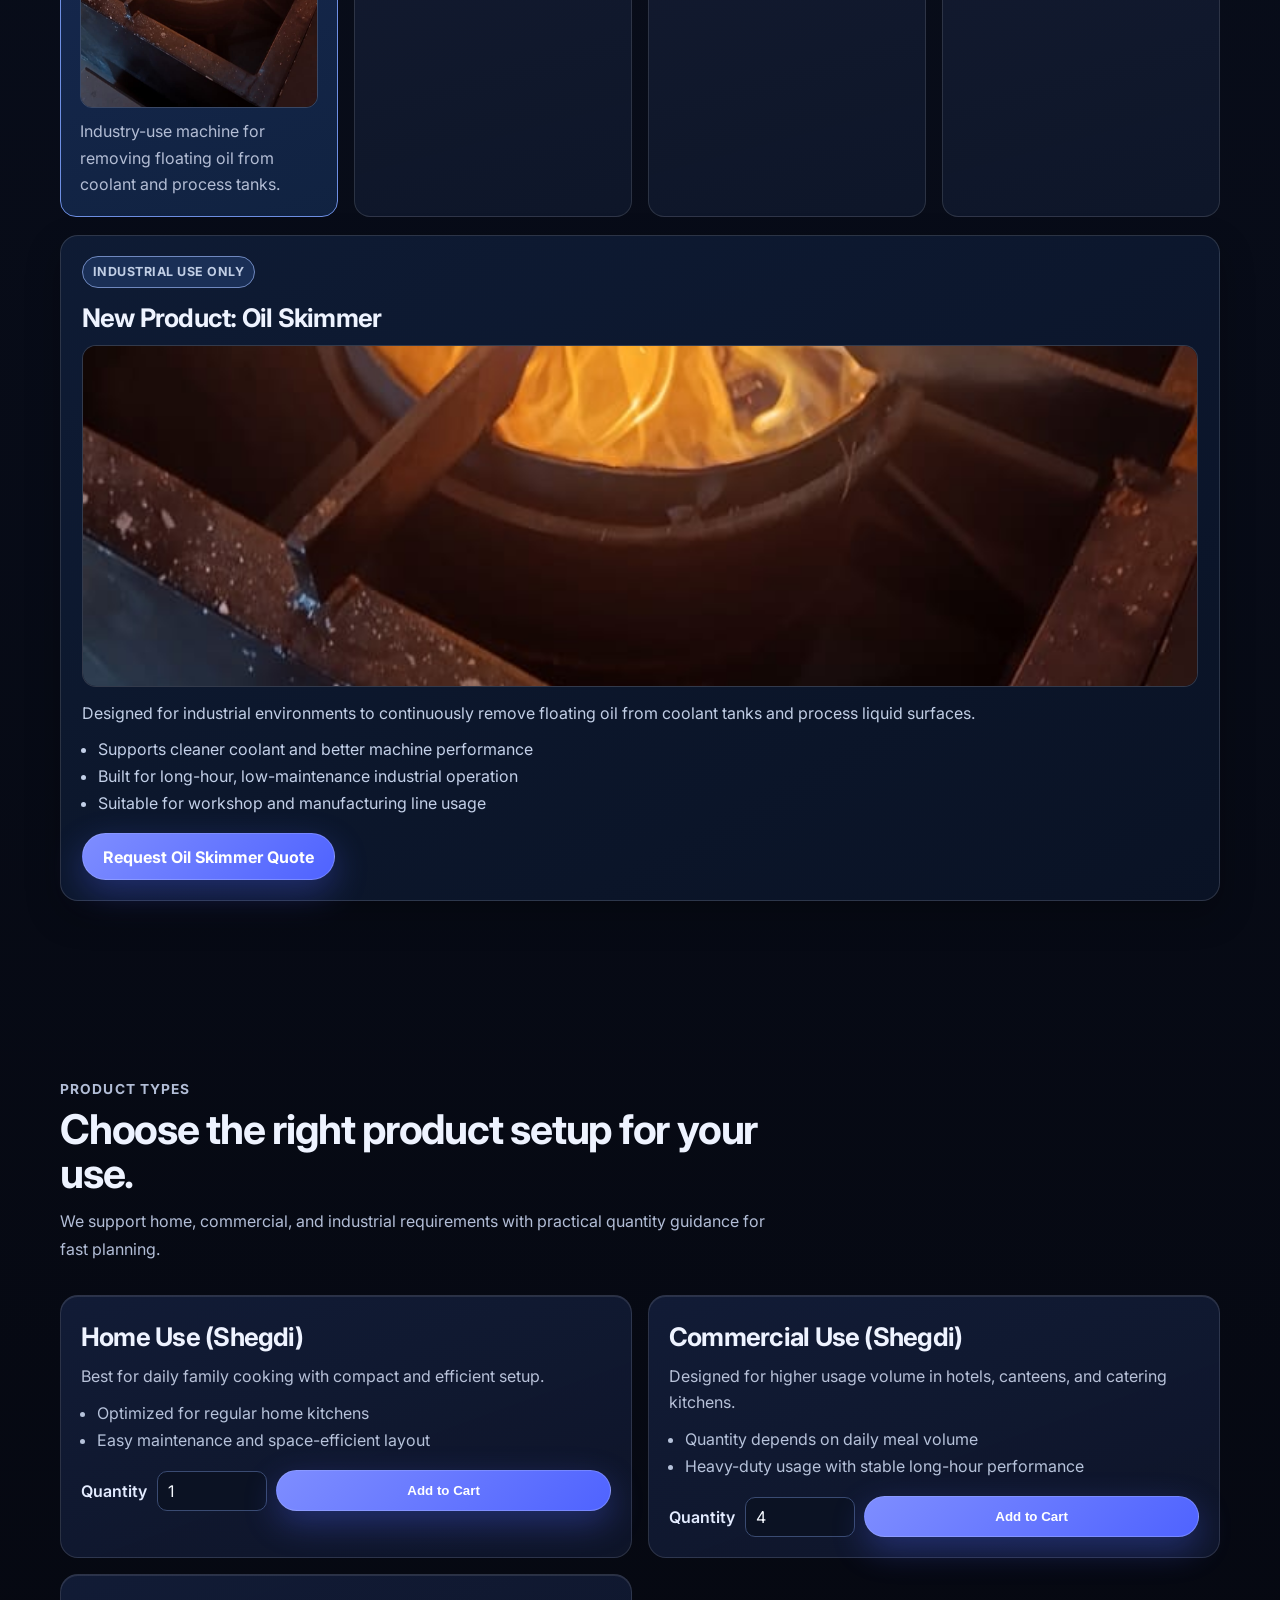
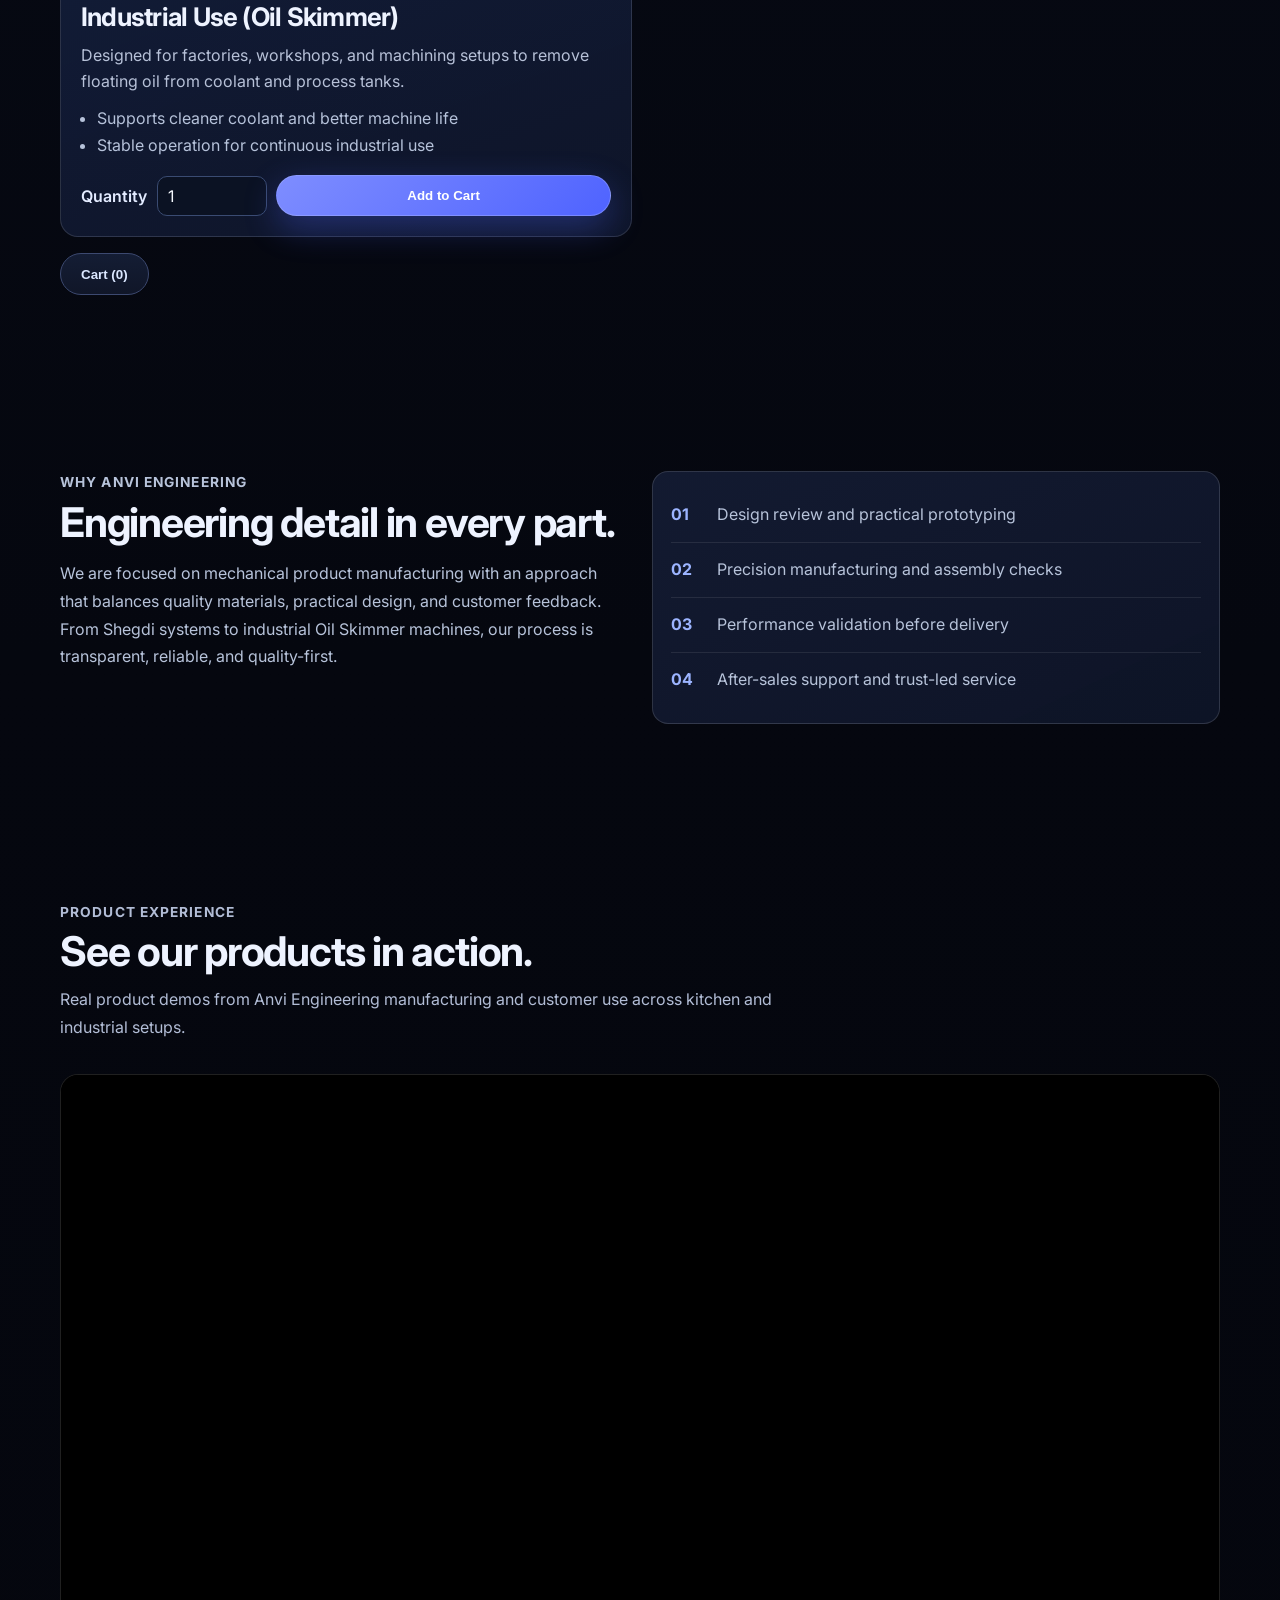
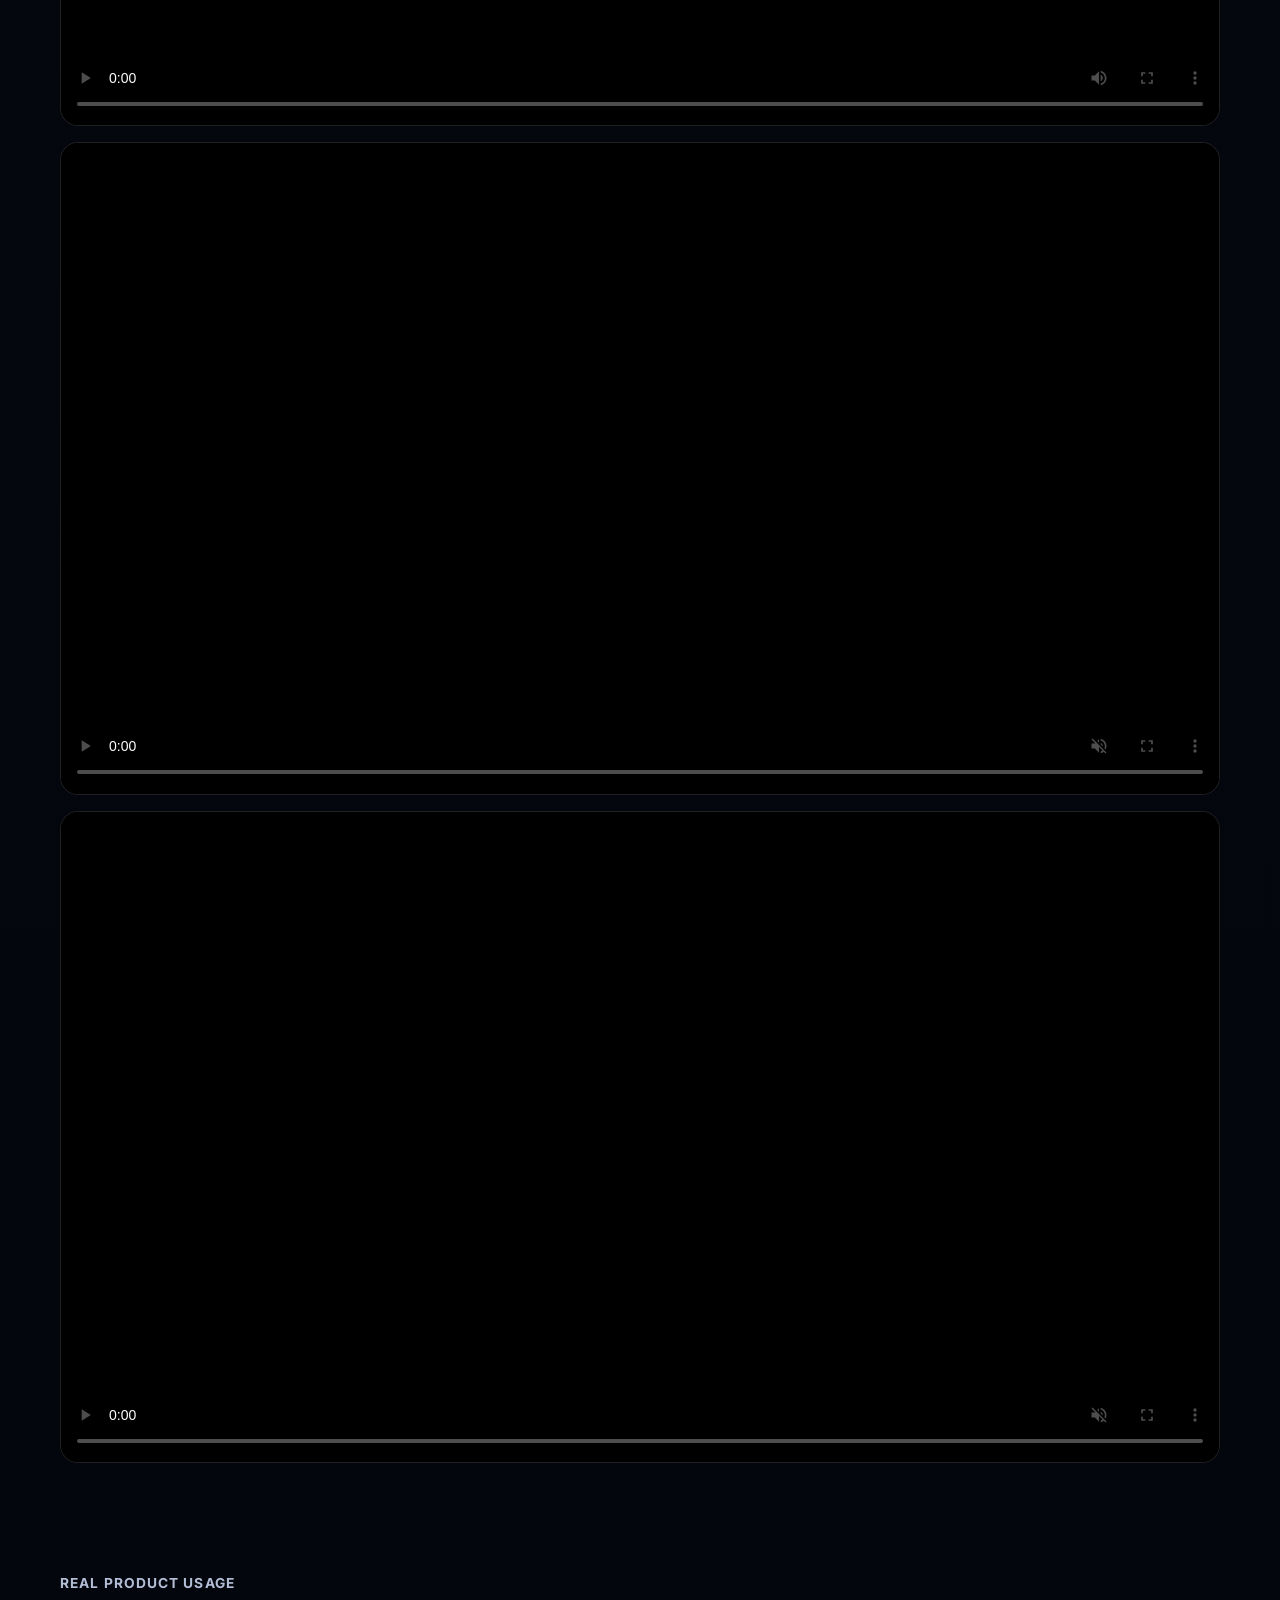
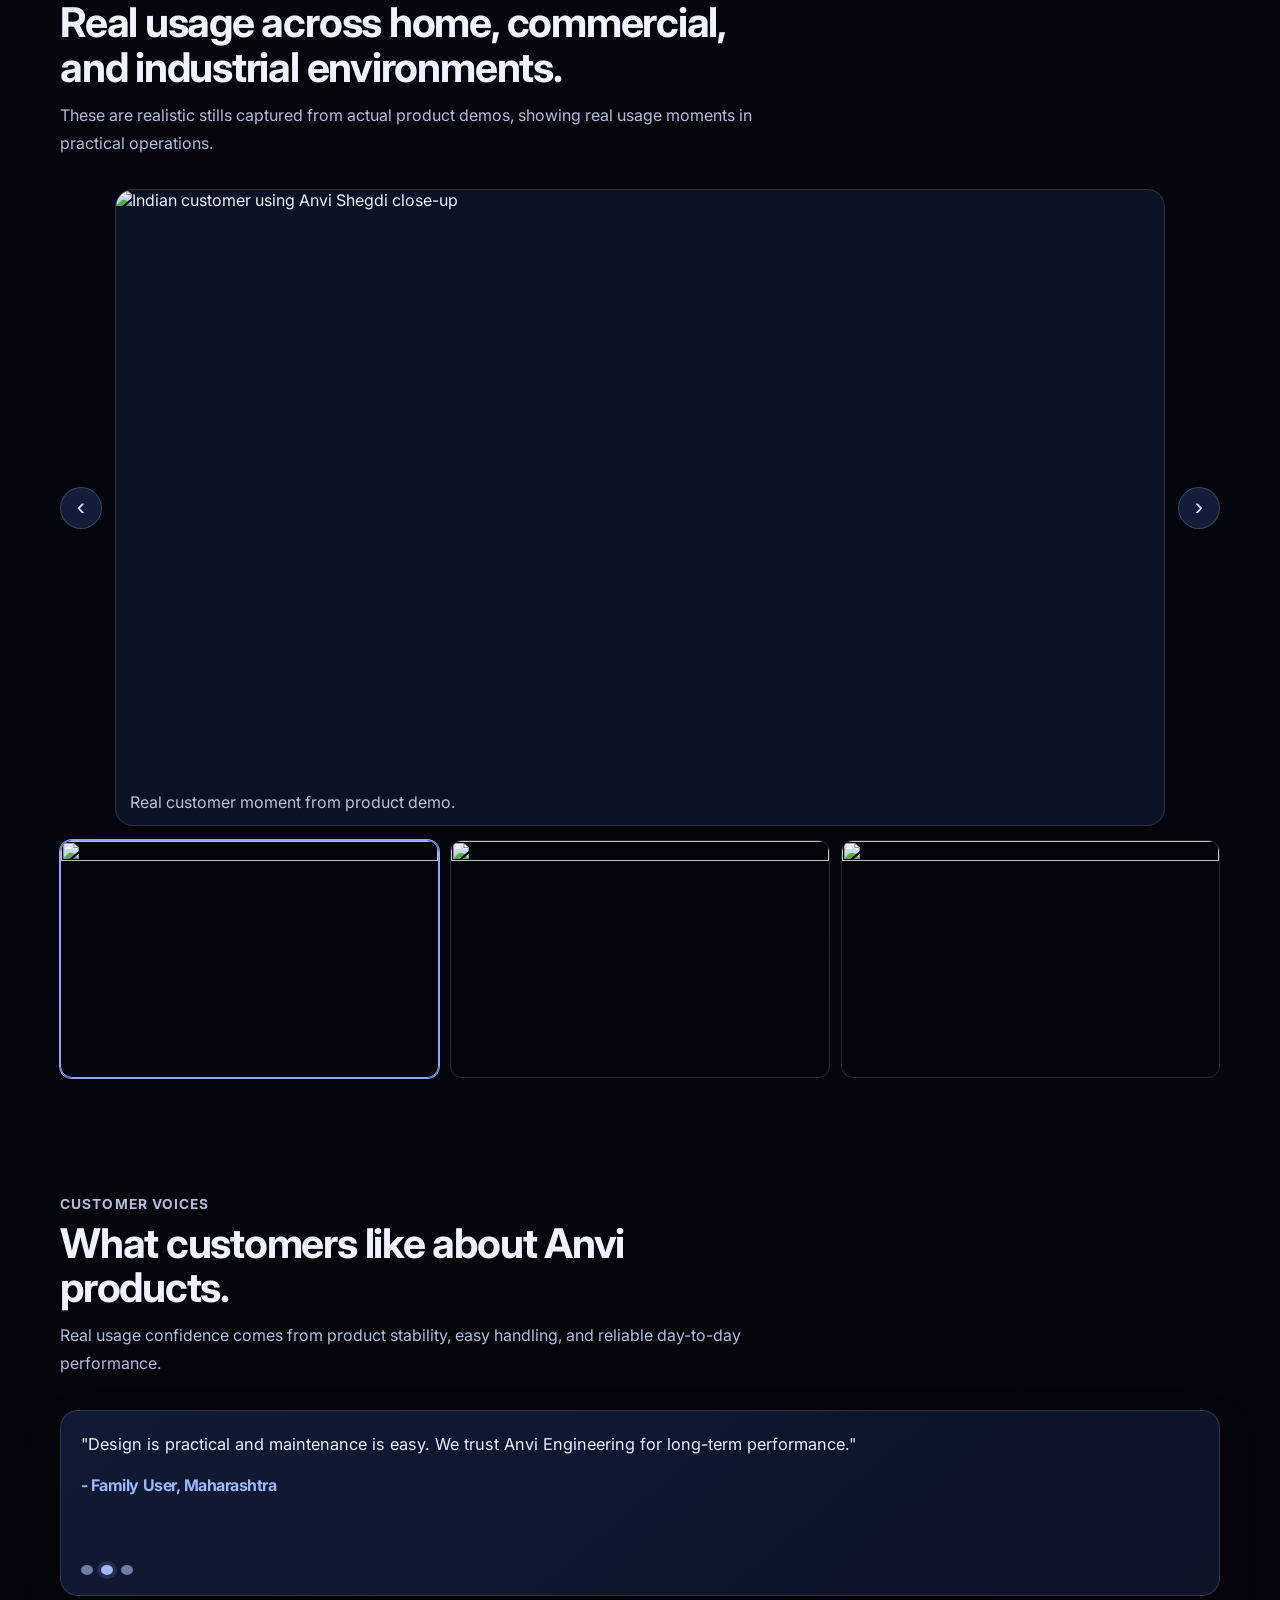
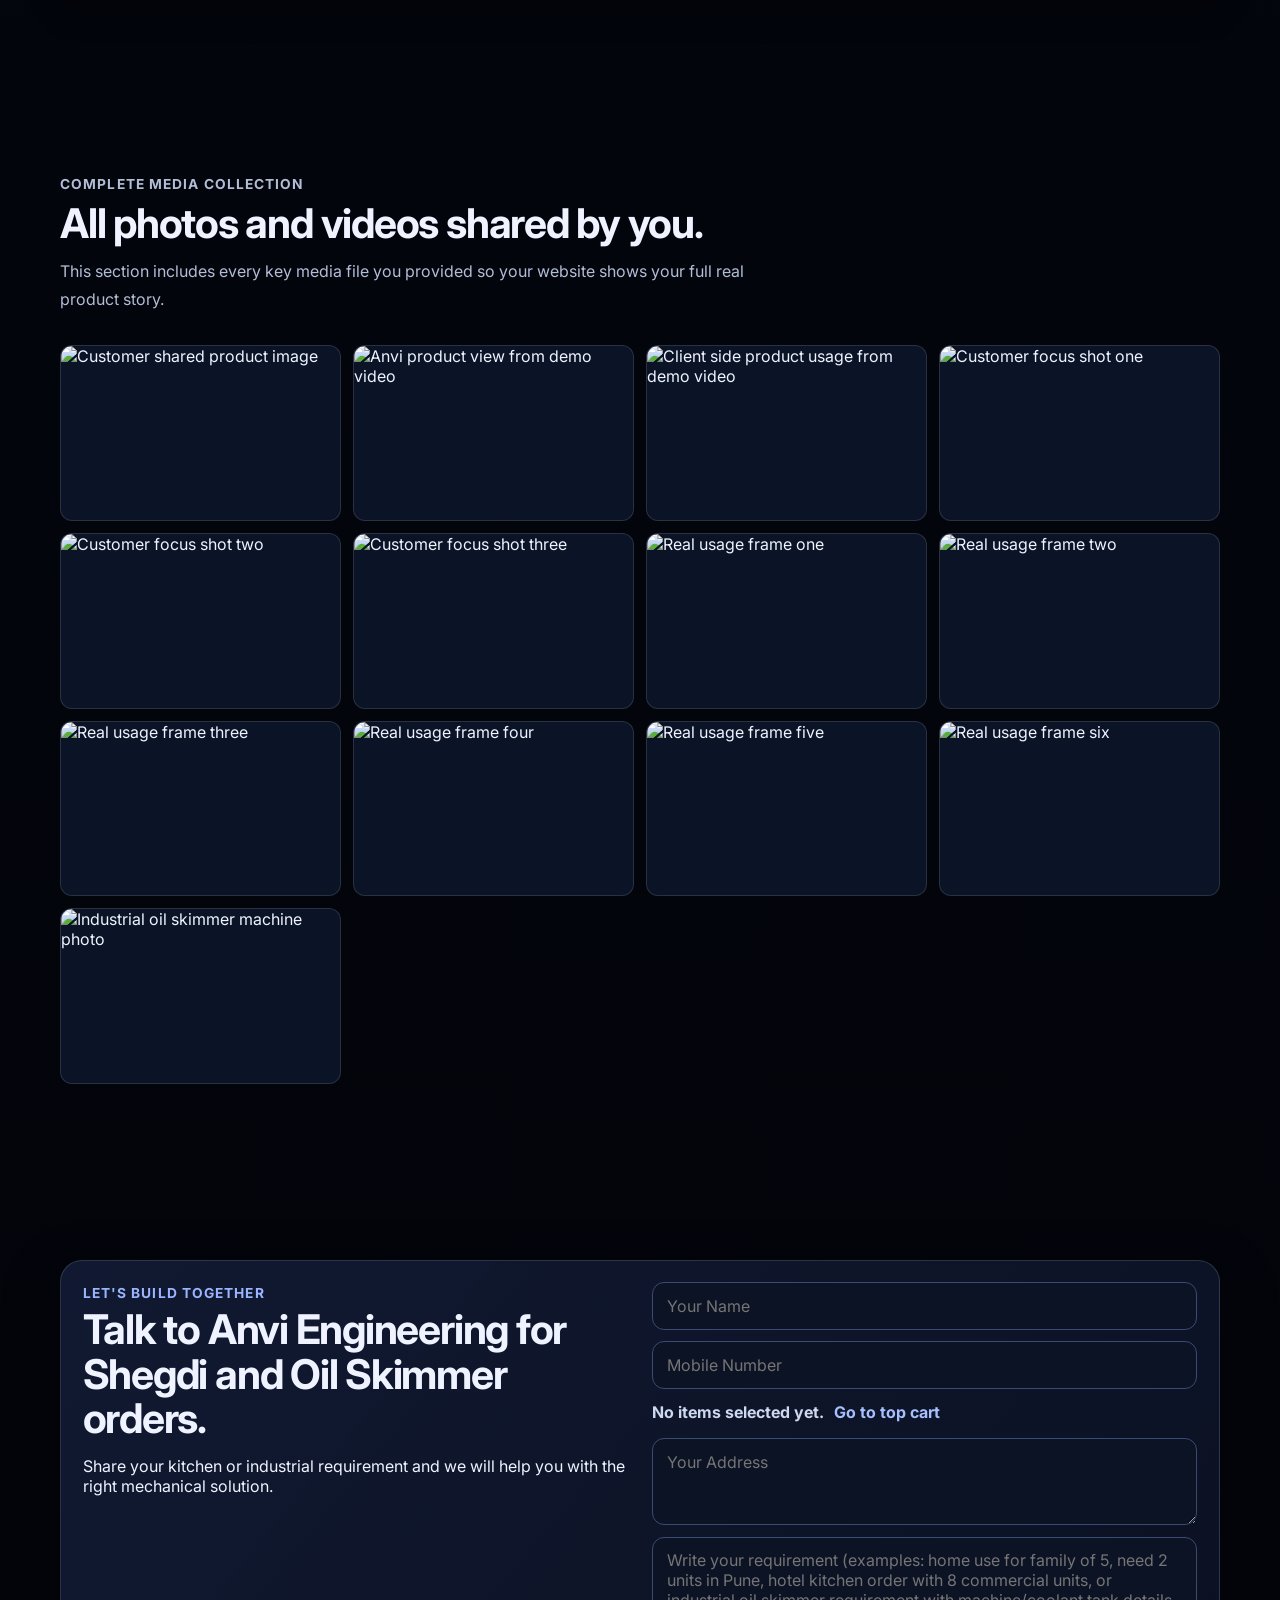
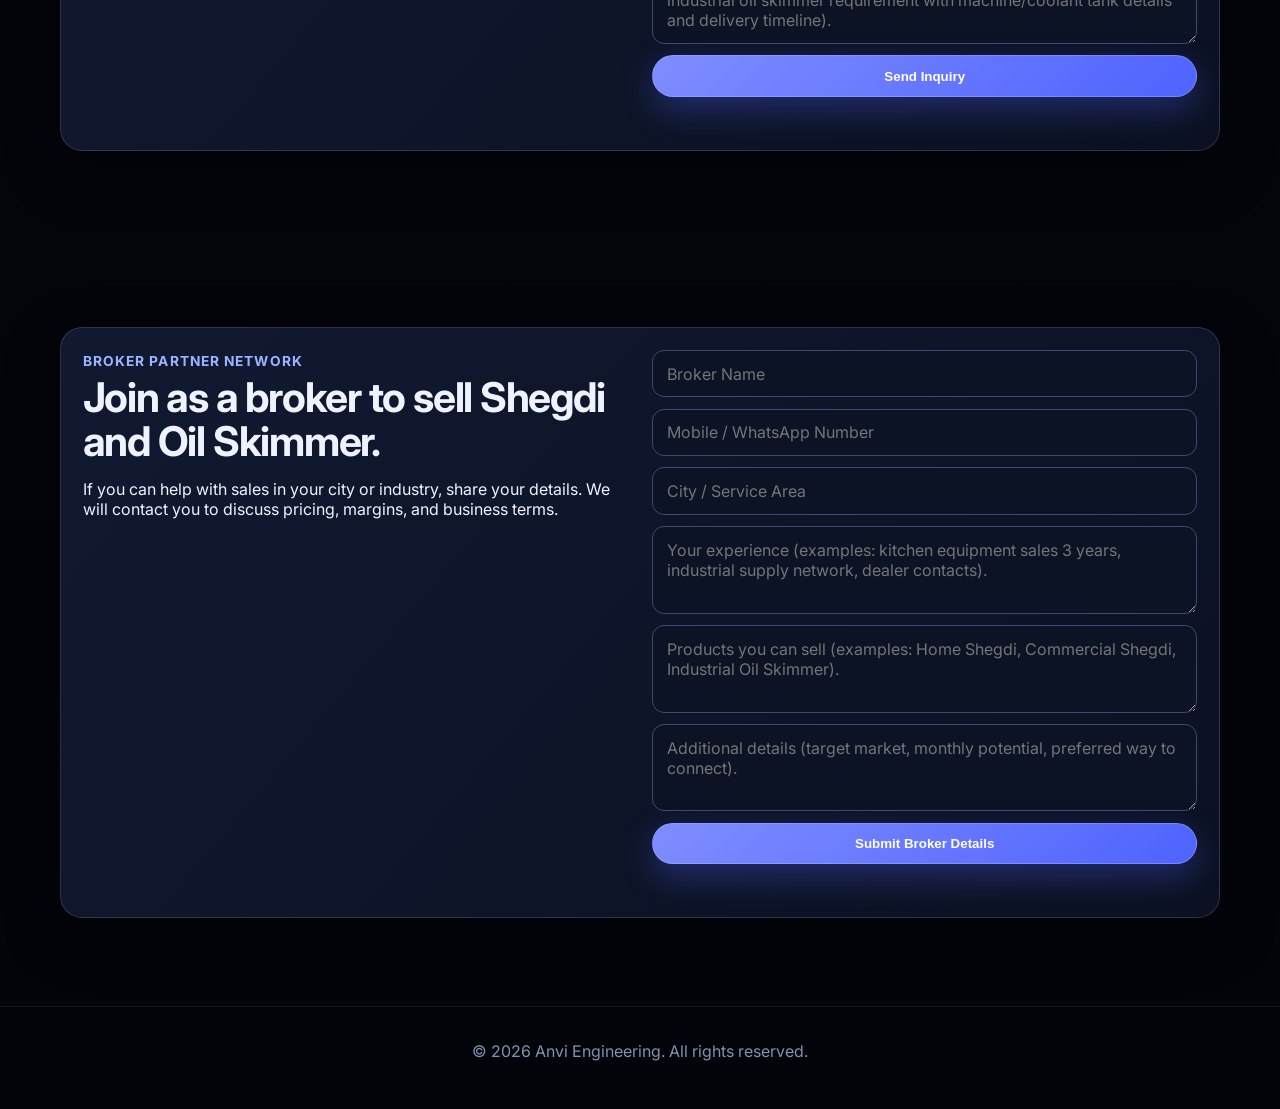
==== commit f22a1a67: "Reorder contact and broker sections for lead flow. Keep the original customer inquiry section first " ====
--- a/index.html
+++ b/index.html
@@ -33,8 +33,8 @@
             <li><a href="#industrial">Industrial</a></li>
             <li><a href="#about">About</a></li>
             <li><a href="#experience">Experience</a></li>
+            <li><a href="#contact">Contact</a></li>
             <li><a href="#broker">Brokers</a></li>
-            <li><a href="#contact">Contact</a></li>
           </ul>
         </nav>
       </div>
@@ -487,6 +487,46 @@
             <img class="media-open" src="assets/customer-usage/usage_real_6.jpg" alt="Real usage frame six" />
             <img class="media-open" src="assets/oil-skimmer/oil-skimmer-1.png" alt="Industrial oil skimmer machine photo" />
           </div>
+        </div>
+      </section>
+
+      <section id="contact" class="contact section">
+        <div class="container contact-box reveal">
+          <div>
+            <p class="eyebrow">Let's build together</p>
+            <h2>Talk to Anvi Engineering for Shegdi and Oil Skimmer orders.</h2>
+            <p>
+              Share your kitchen or industrial requirement and we will help you
+              with the right mechanical solution.
+            </p>
+          </div>
+          <form class="contact-form" id="inquiryForm">
+            <input type="text" name="name" placeholder="Your Name" required />
+            <input type="tel" name="phone" placeholder="Mobile Number" required />
+            <p class="order-builder-summary">
+              <strong id="inquiryCartSummary">No items selected yet.</strong>
+              <a class="text-link" id="scrollToCartLink" href="#orderCartSection">Go to top cart</a>
+            </p>
+            <input type="hidden" name="usage_type" value="" />
+            <input type="hidden" name="quantity_required" value="" />
+            <input type="hidden" name="product_selection" value="{}" />
+            <textarea
+              name="address"
+              placeholder="Your Address"
+              rows="3"
+              required
+            ></textarea>
+            <textarea
+              name="requirement"
+              placeholder="Write your requirement (examples: home use for family of 5, need 2 units in Pune, hotel kitchen order with 8 commercial units, or industrial oil skimmer requirement with machine/coolant tank details and delivery timeline)."
+              rows="4"
+              required
+            ></textarea>
+            <button class="btn btn-primary magnetic" id="inquirySubmitBtn" type="submit">
+              Send Inquiry
+            </button>
+            <p id="inquiryStatus" class="form-status" role="status" aria-live="polite"></p>
+          </form>
         </div>
       </section>
 
@@ -533,46 +573,6 @@
           </form>
         </div>
       </section>
-
-      <section id="contact" class="contact section">
-        <div class="container contact-box reveal">
-          <div>
-            <p class="eyebrow">Let's build together</p>
-            <h2>Talk to Anvi Engineering for Shegdi and Oil Skimmer orders.</h2>
-            <p>
-              Share your kitchen or industrial requirement and we will help you
-              with the right mechanical solution.
-            </p>
-          </div>
-          <form class="contact-form" id="inquiryForm">
-            <input type="text" name="name" placeholder="Your Name" required />
-            <input type="tel" name="phone" placeholder="Mobile Number" required />
-            <p class="order-builder-summary">
-              <strong id="inquiryCartSummary">No items selected yet.</strong>
-              <a class="text-link" id="scrollToCartLink" href="#orderCartSection">Go to top cart</a>
-            </p>
-            <input type="hidden" name="usage_type" value="" />
-            <input type="hidden" name="quantity_required" value="" />
-            <input type="hidden" name="product_selection" value="{}" />
-            <textarea
-              name="address"
-              placeholder="Your Address"
-              rows="3"
-              required
-            ></textarea>
-            <textarea
-              name="requirement"
-              placeholder="Write your requirement (examples: home use for family of 5, need 2 units in Pune, hotel kitchen order with 8 commercial units, or industrial oil skimmer requirement with machine/coolant tank details and delivery timeline)."
-              rows="4"
-              required
-            ></textarea>
-            <button class="btn btn-primary magnetic" id="inquirySubmitBtn" type="submit">
-              Send Inquiry
-            </button>
-            <p id="inquiryStatus" class="form-status" role="status" aria-live="polite"></p>
-          </form>
-        </div>
-      </section>
     </main>
 
     <footer class="site-footer">
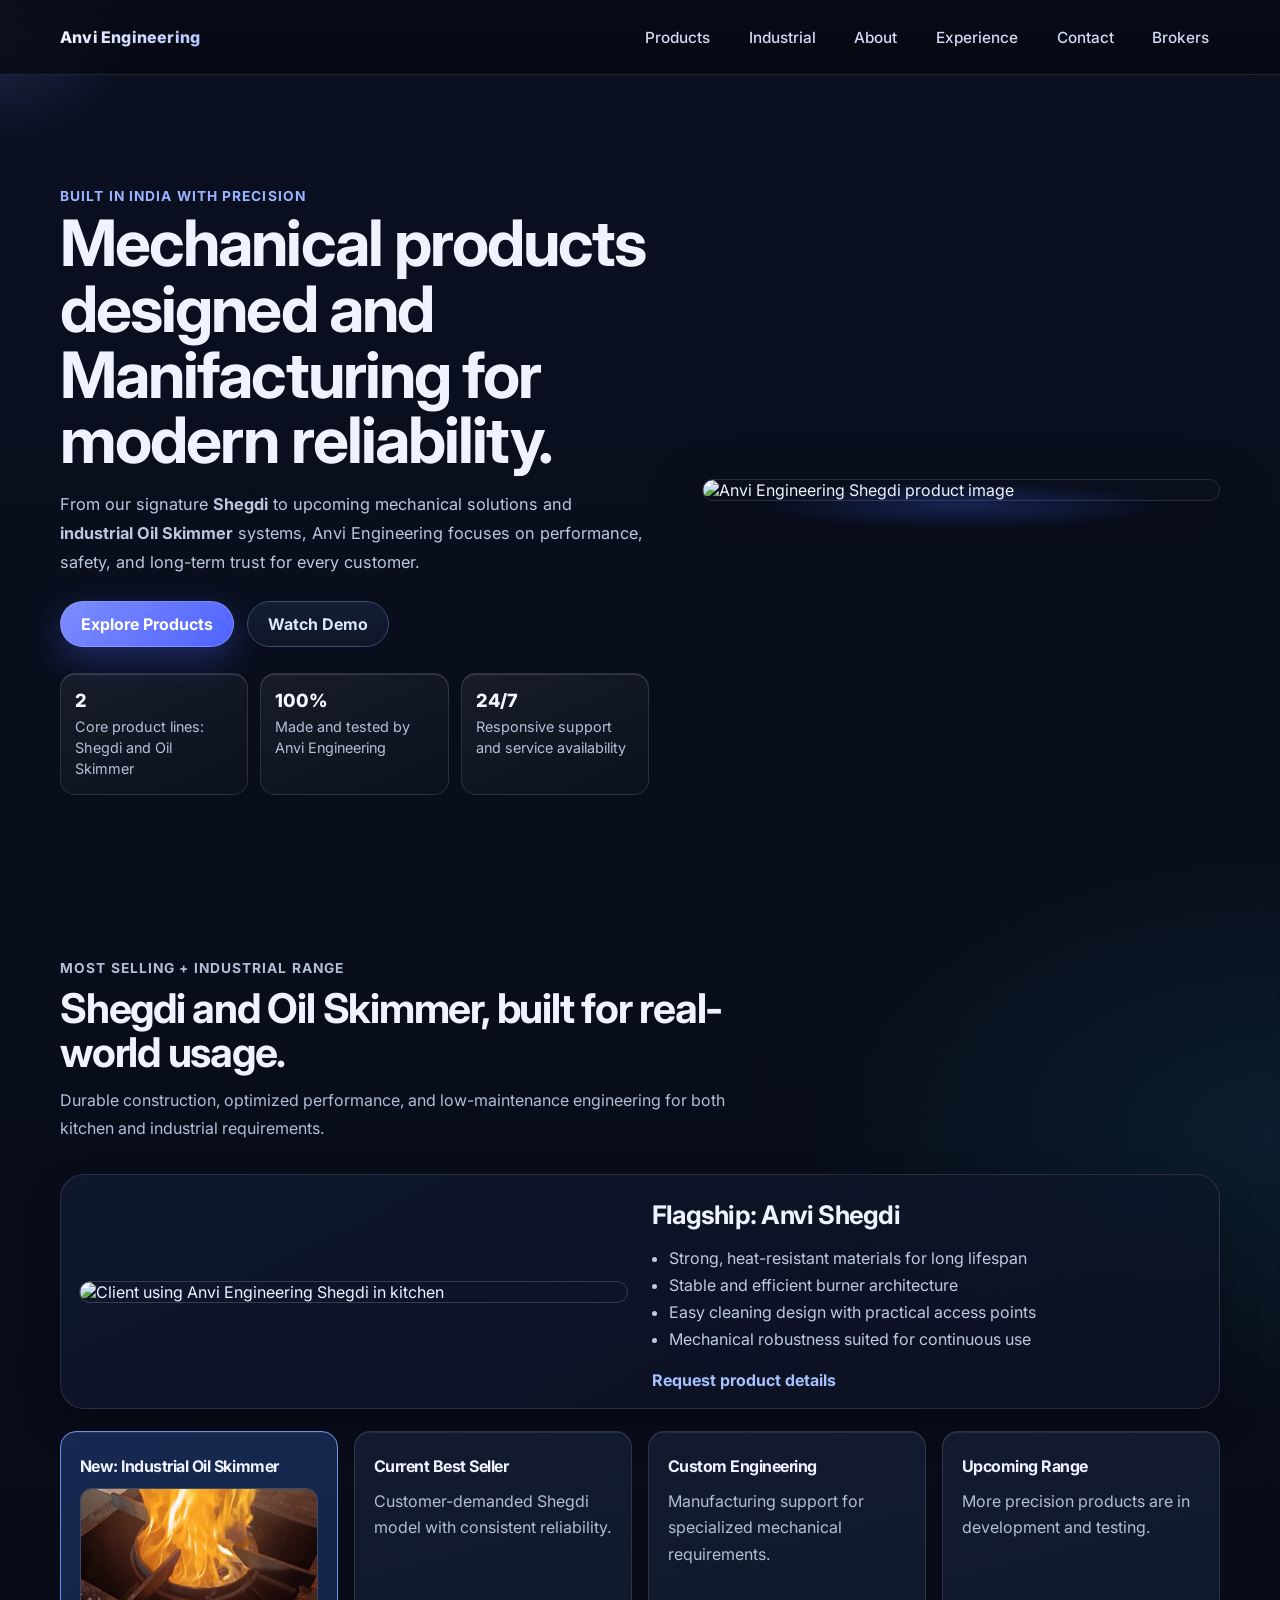
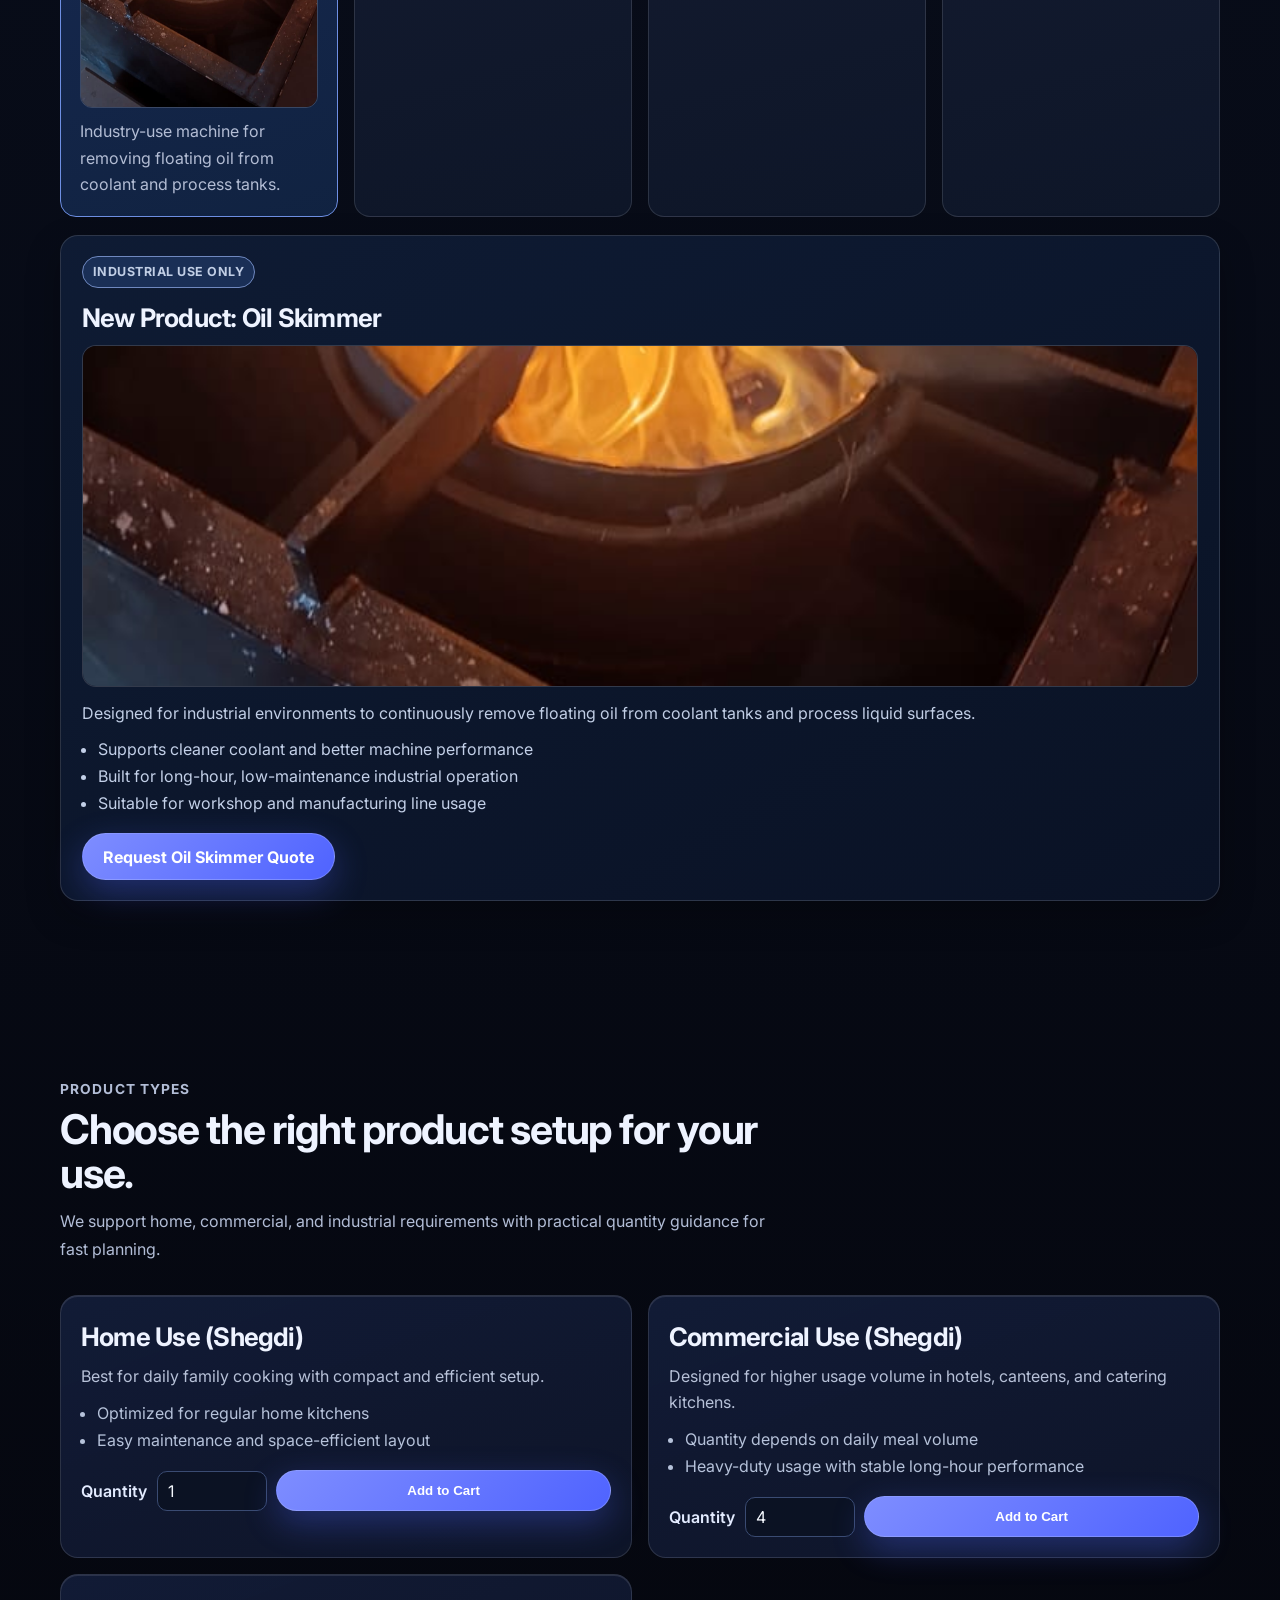
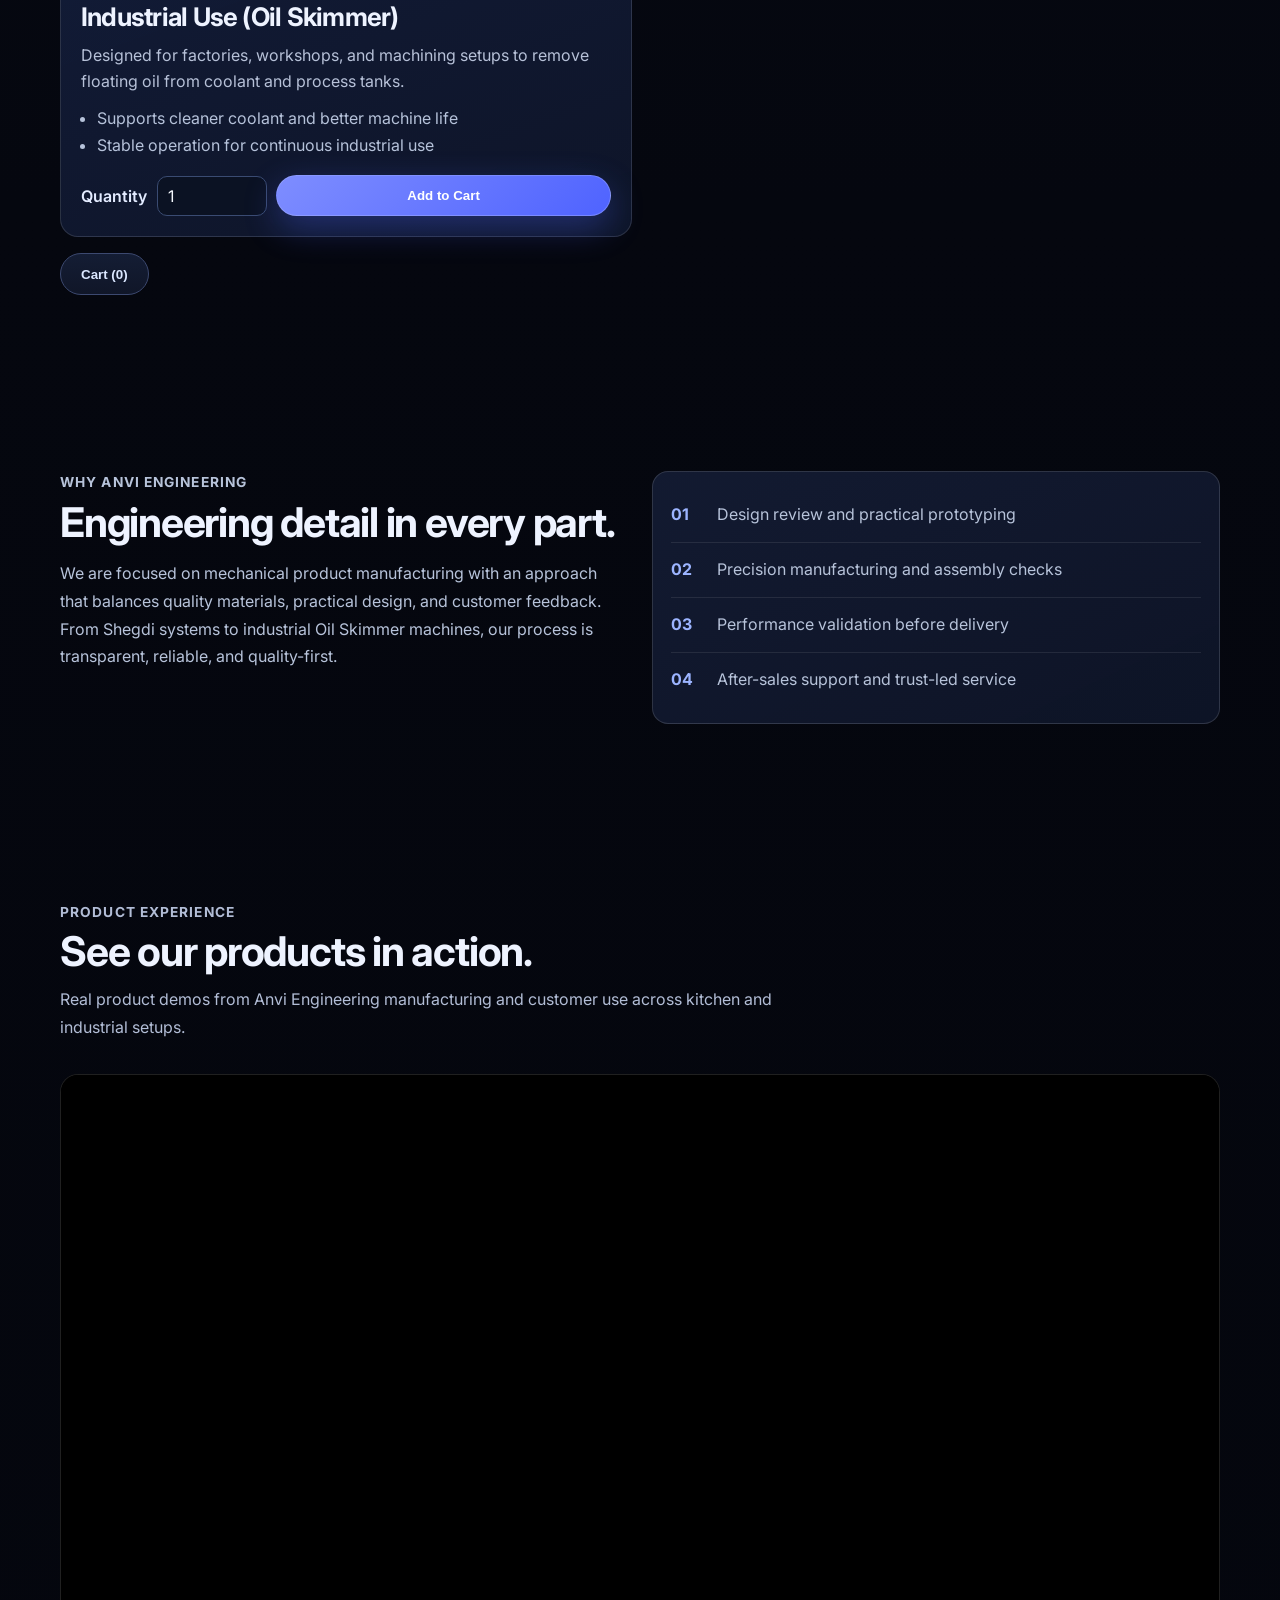
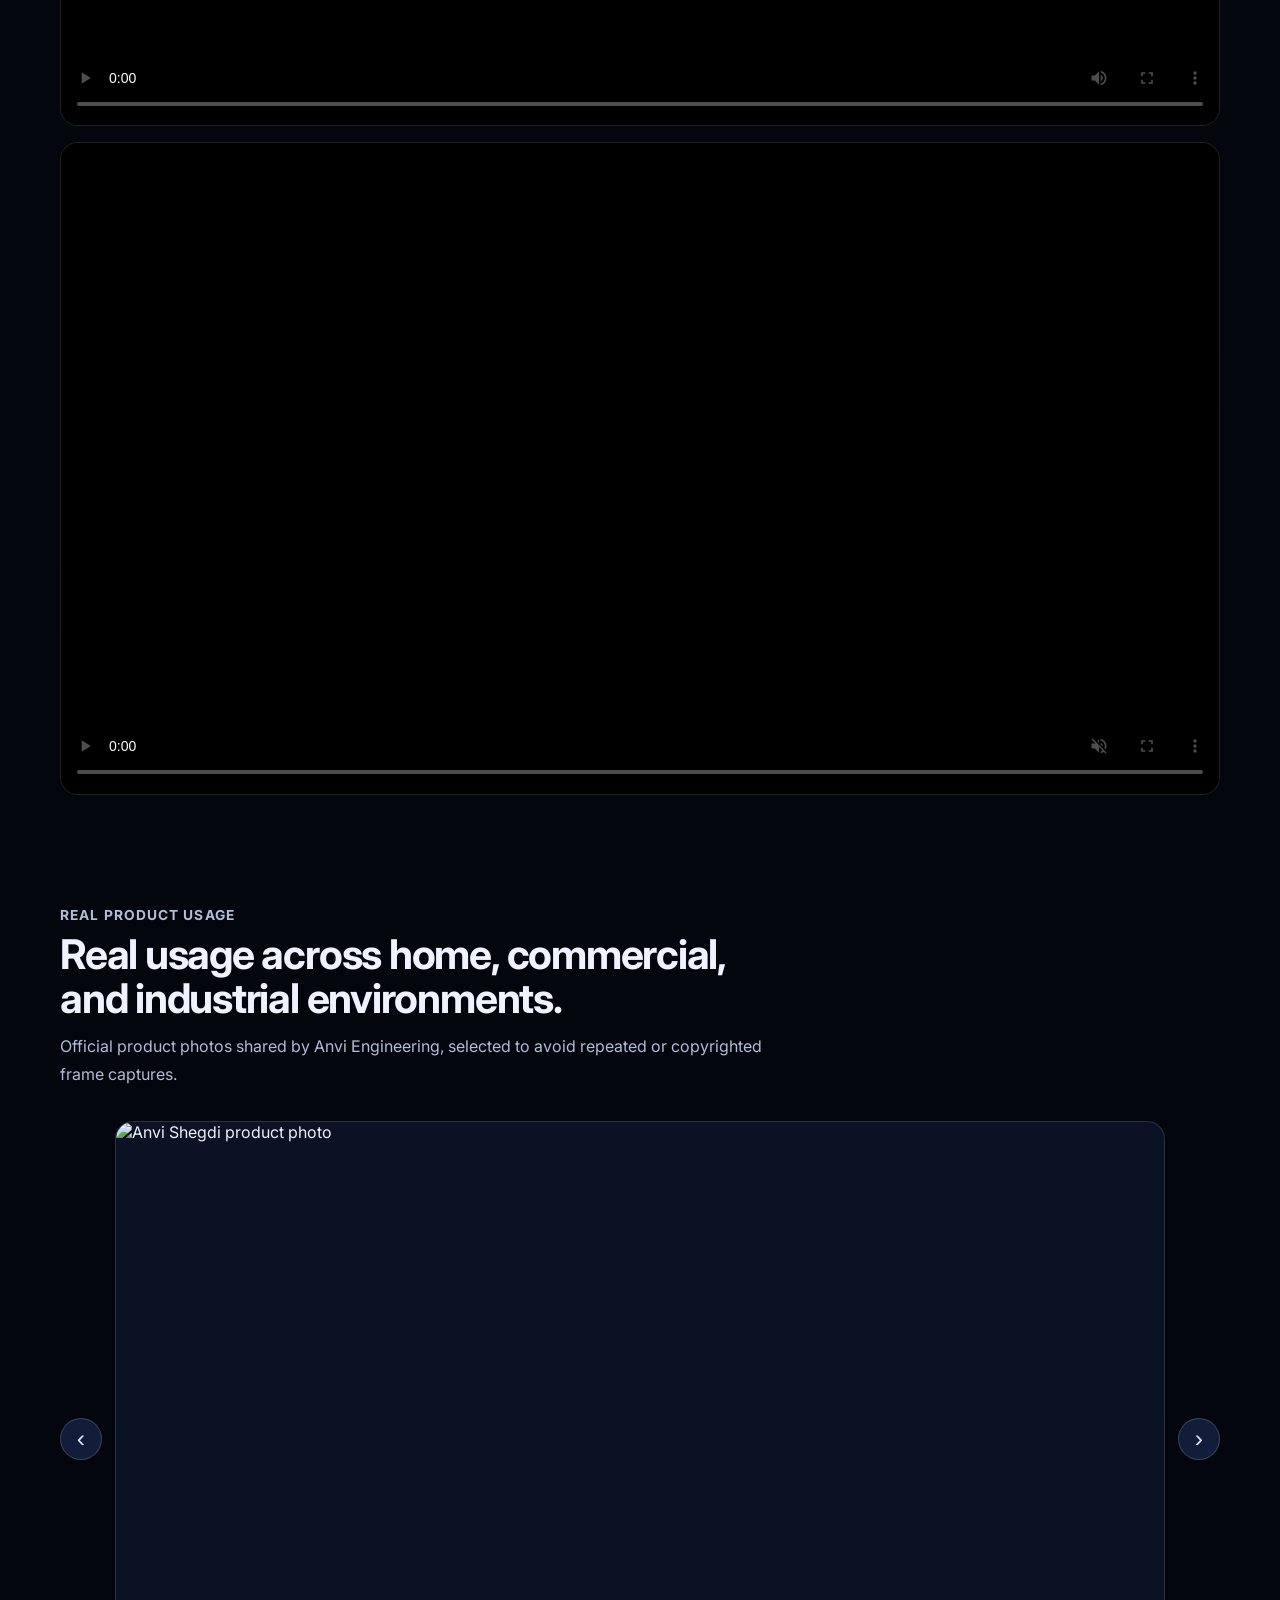
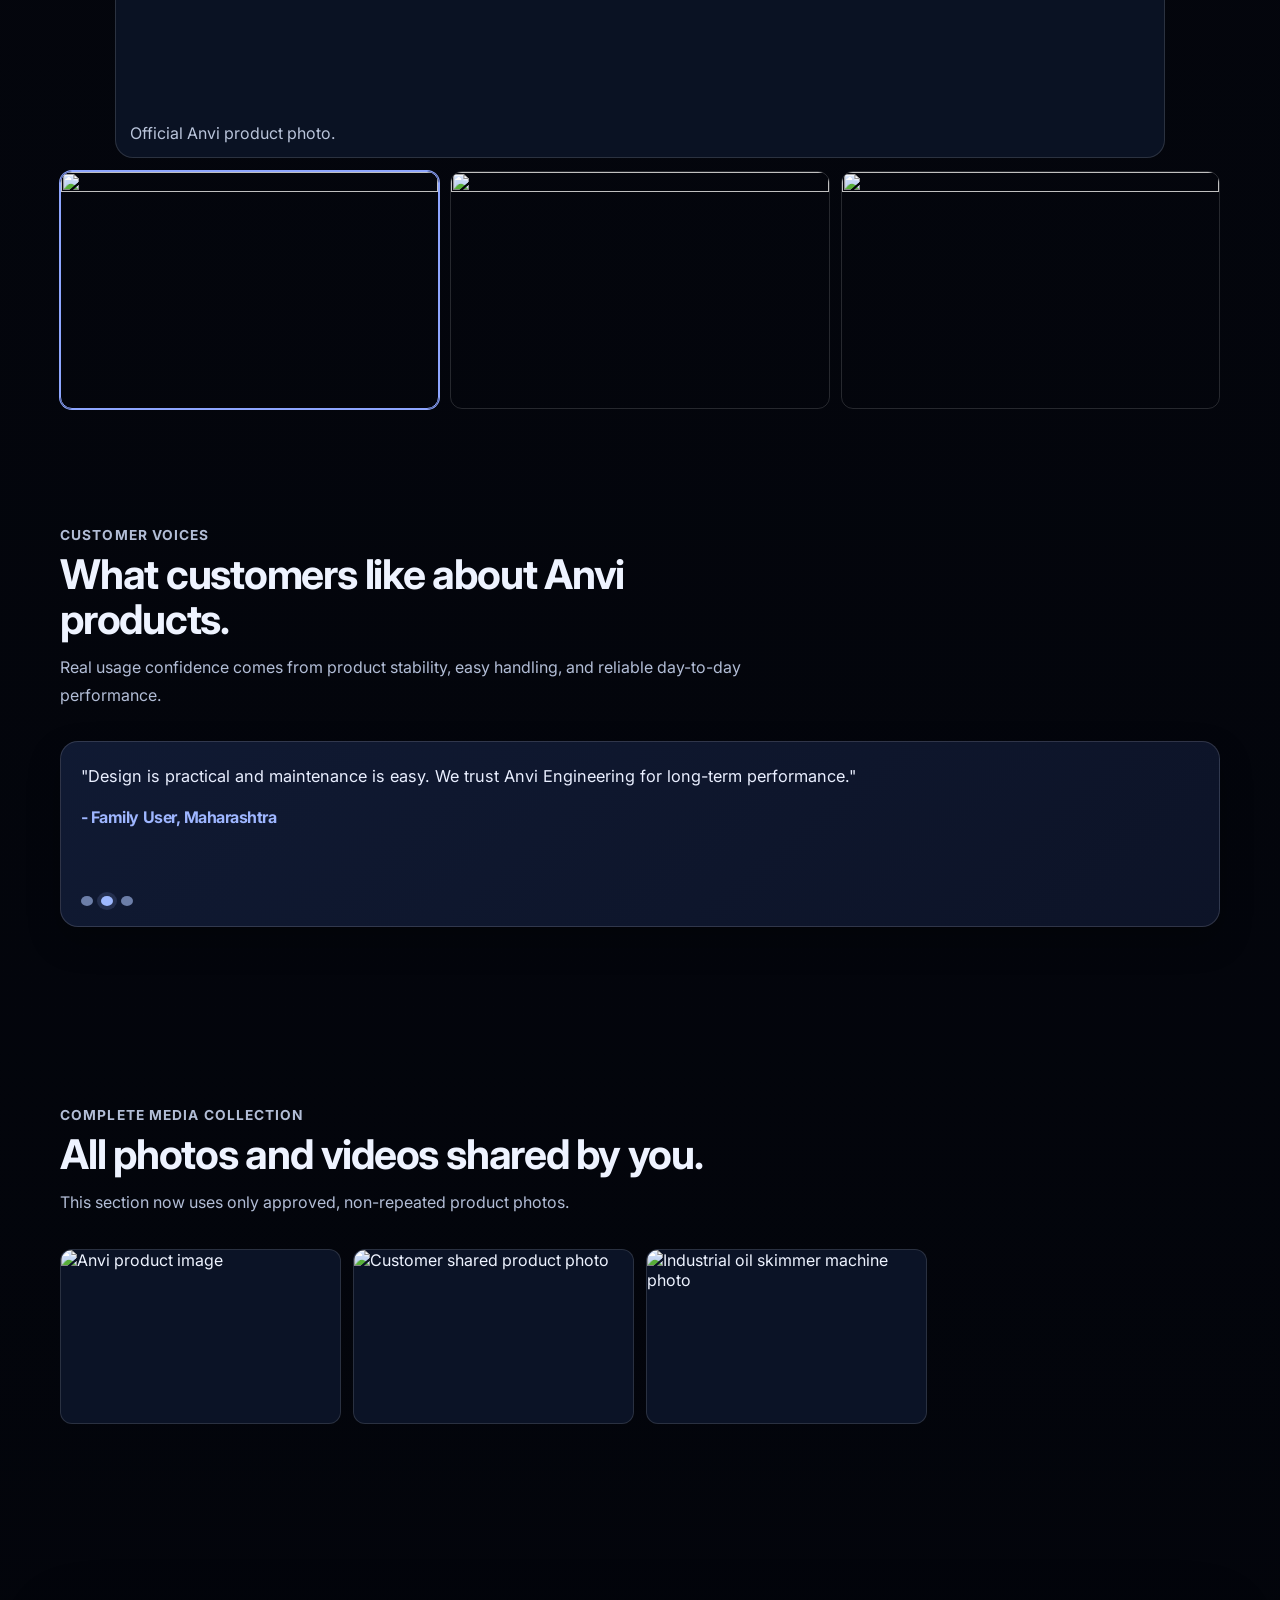
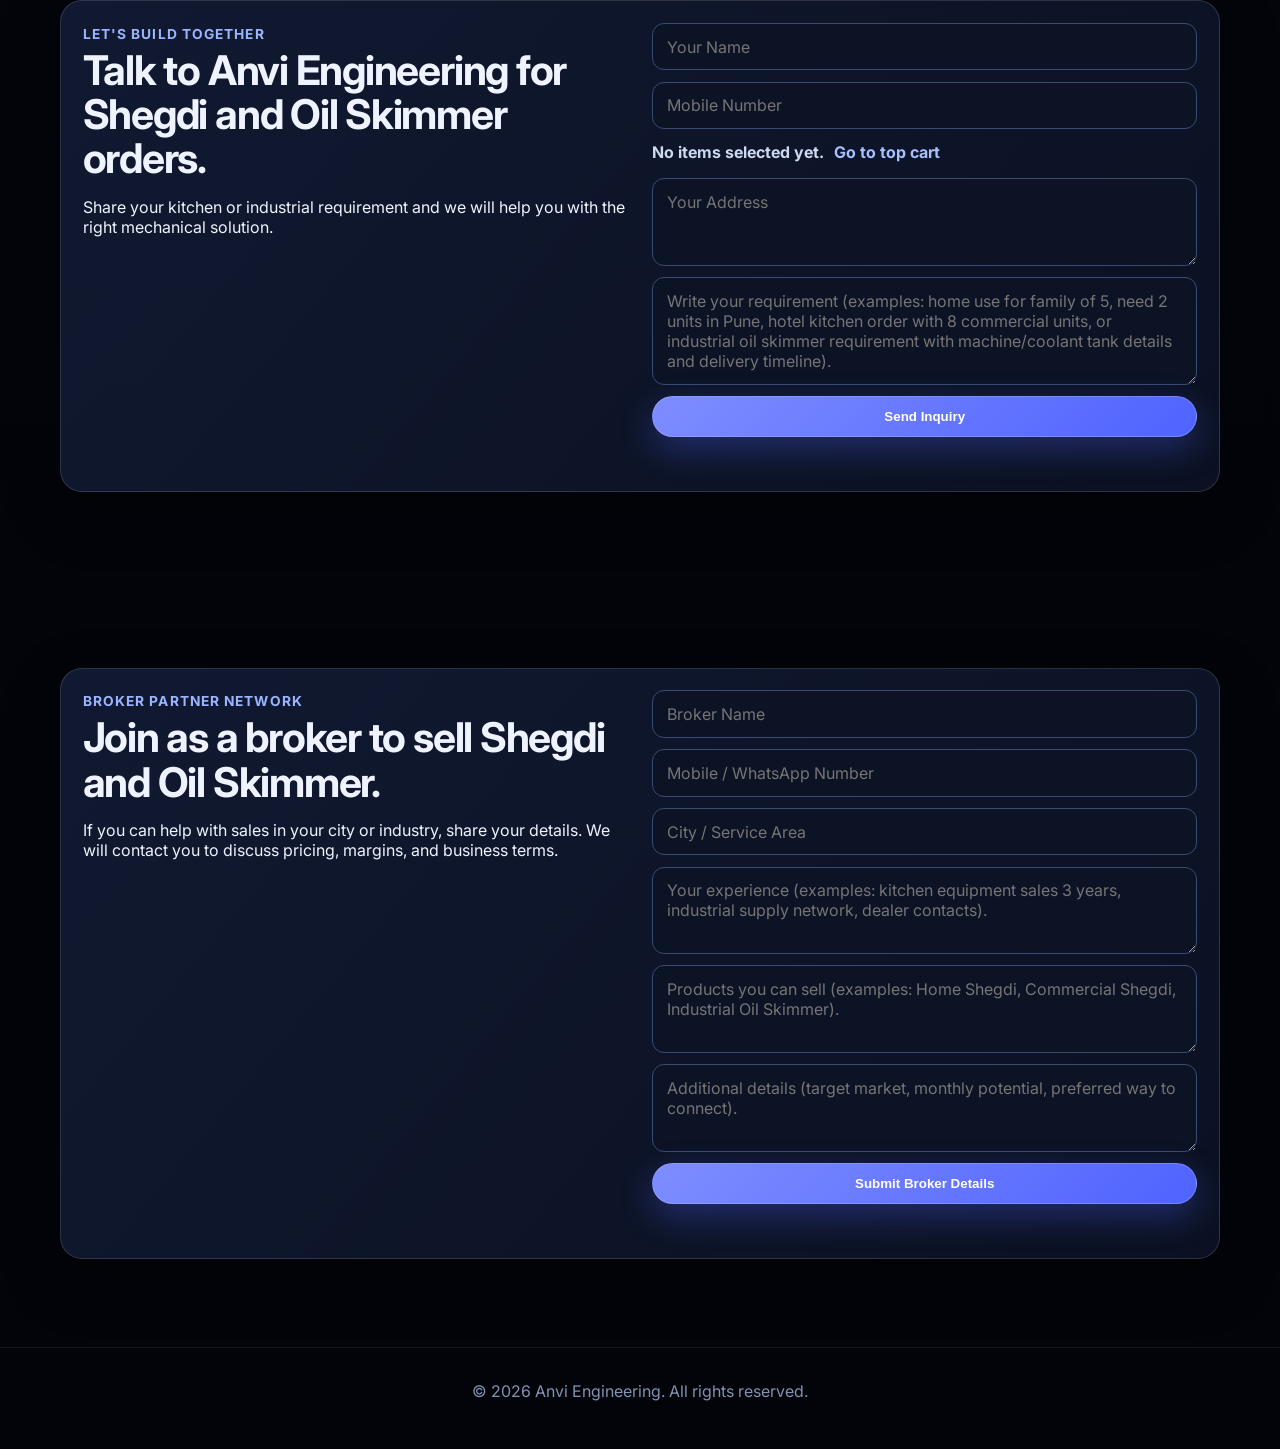
==== commit 9c4dd0e6: "Remove copyrighted media and deduplicate website gallery. Replace repeated frame captures with appro" ====
--- a/index.html
+++ b/index.html
@@ -333,16 +333,7 @@
           </div>
           <div class="video-grid">
             <div class="video-wrap">
-              <video controls playsinline preload="metadata" poster="https://cdn.jsdelivr.net/gh/Omkarkulkarni1811/idyllic-anvi_engineering-6f588d@main/assets/anvi-product-shot.jpg">
-                <source
-                  src="https://cdn.jsdelivr.net/gh/Omkarkulkarni1811/idyllic-anvi_engineering-6f588d@main/assets/anvi_engineering_product_1.mp4"
-                  type="video/mp4"
-                />
-                Your browser does not support the video tag.
-              </video>
-            </div>
-            <div class="video-wrap">
-              <video controls muted data-force-muted="true" playsinline preload="metadata" poster="https://cdn.jsdelivr.net/gh/Omkarkulkarni1811/idyllic-anvi_engineering-6f588d@main/assets/customer-photo.jpeg">
+              <video controls playsinline preload="metadata" poster="assets/anvi-product-main.png">
                 <source
                   src="https://cdn.jsdelivr.net/gh/Omkarkulkarni1811/idyllic-anvi_engineering-6f588d@main/assets/customer-experience-1.mp4"
                   type="video/mp4"
@@ -369,8 +360,8 @@
             <p class="eyebrow">Real Product Usage</p>
             <h2>Real usage across home, commercial, and industrial environments.</h2>
             <p>
-              These are realistic stills captured from actual product demos,
-              showing real usage moments in practical operations.
+              Official product photos shared by Anvi Engineering, selected to
+              avoid repeated or copyrighted frame captures.
             </p>
           </div>
           <div class="usage-carousel" aria-label="Customer usage photo gallery">
@@ -380,11 +371,11 @@
             <figure class="carousel-stage">
               <img
                 id="usageMainImage"
-                src="assets/customer-usage/usage_real_1.jpg"
-                alt="Indian customer using Anvi Shegdi close-up"
+                src="assets/anvi-product-main.png"
+                alt="Anvi Shegdi product photo"
               />
               <figcaption id="usageCaption">
-                Real customer moment from product demo.
+                Official Anvi product photo.
               </figcaption>
             </figure>
             <button class="carousel-btn next" id="usageNext" aria-label="Next image">
@@ -395,27 +386,27 @@
           <div class="usage-thumbs" id="usageThumbs">
             <button
               class="thumb active"
-              data-src="assets/customer-usage/usage_real_1.jpg"
-              data-alt="Indian customer using Anvi Shegdi close-up"
-              data-caption="Real customer moment from product demo."
+              data-src="assets/anvi-product-main.png"
+              data-alt="Anvi Shegdi product photo"
+              data-caption="Official Anvi product photo."
             >
-              <img src="assets/customer-usage/usage_real_1.jpg" alt="" />
+              <img src="assets/anvi-product-main.png" alt="" />
             </button>
             <button
               class="thumb"
-              data-src="assets/customer-usage/usage_real_2.jpg"
-              data-alt="Indian person cooking on Anvi Shegdi"
-              data-caption="Close-up crop to clearly show user interaction."
+              data-src="assets/customer-photo.jpeg"
+              data-alt="Customer shared Shegdi photo"
+              data-caption="Customer shared Shegdi image."
             >
-              <img src="assets/customer-usage/usage_real_2.jpg" alt="" />
+              <img src="assets/customer-photo.jpeg" alt="" />
             </button>
             <button
               class="thumb"
-              data-src="assets/customer-usage/usage_real_3.jpg"
-              data-alt="Family-side usage of Anvi Shegdi in kitchen"
-              data-caption="Actual use-case captured from your own video."
+              data-src="assets/oil-skimmer/oil-skimmer-1.png"
+              data-alt="Industrial oil skimmer machine photo"
+              data-caption="Industrial Oil Skimmer product image."
             >
-              <img src="assets/customer-usage/usage_real_3.jpg" alt="" />
+              <img src="assets/oil-skimmer/oil-skimmer-1.png" alt="" />
             </button>
           </div>
         </div>
@@ -468,23 +459,12 @@
             <p class="eyebrow">Complete Media Collection</p>
             <h2>All photos and videos shared by you.</h2>
             <p>
-              This section includes every key media file you provided so your
-              website shows your full real product story.
+              This section now uses only approved, non-repeated product photos.
             </p>
           </div>
           <div class="all-media-grid">
-            <img class="media-open" src="assets/customer-photo.jpeg" alt="Customer shared product image" />
-            <img class="media-open" src="assets/anvi-product-shot.jpg" alt="Anvi product view from demo video" />
-            <img class="media-open" src="assets/anvi-client-use.jpg" alt="Client side product usage from demo video" />
-            <img class="media-open" src="assets/customer-usage/usage_focus_1.jpg" alt="Customer focus shot one" />
-            <img class="media-open" src="assets/customer-usage/usage_focus_2.jpg" alt="Customer focus shot two" />
-            <img class="media-open" src="assets/customer-usage/usage_focus_3.jpg" alt="Customer focus shot three" />
-            <img class="media-open" src="assets/customer-usage/usage_real_1.jpg" alt="Real usage frame one" />
-            <img class="media-open" src="assets/customer-usage/usage_real_2.jpg" alt="Real usage frame two" />
-            <img class="media-open" src="assets/customer-usage/usage_real_3.jpg" alt="Real usage frame three" />
-            <img class="media-open" src="assets/customer-usage/usage_real_4.jpg" alt="Real usage frame four" />
-            <img class="media-open" src="assets/customer-usage/usage_real_5.jpg" alt="Real usage frame five" />
-            <img class="media-open" src="assets/customer-usage/usage_real_6.jpg" alt="Real usage frame six" />
+            <img class="media-open" src="assets/anvi-product-main.png" alt="Anvi product image" />
+            <img class="media-open" src="assets/customer-photo.jpeg" alt="Customer shared product photo" />
             <img class="media-open" src="assets/oil-skimmer/oil-skimmer-1.png" alt="Industrial oil skimmer machine photo" />
           </div>
         </div>
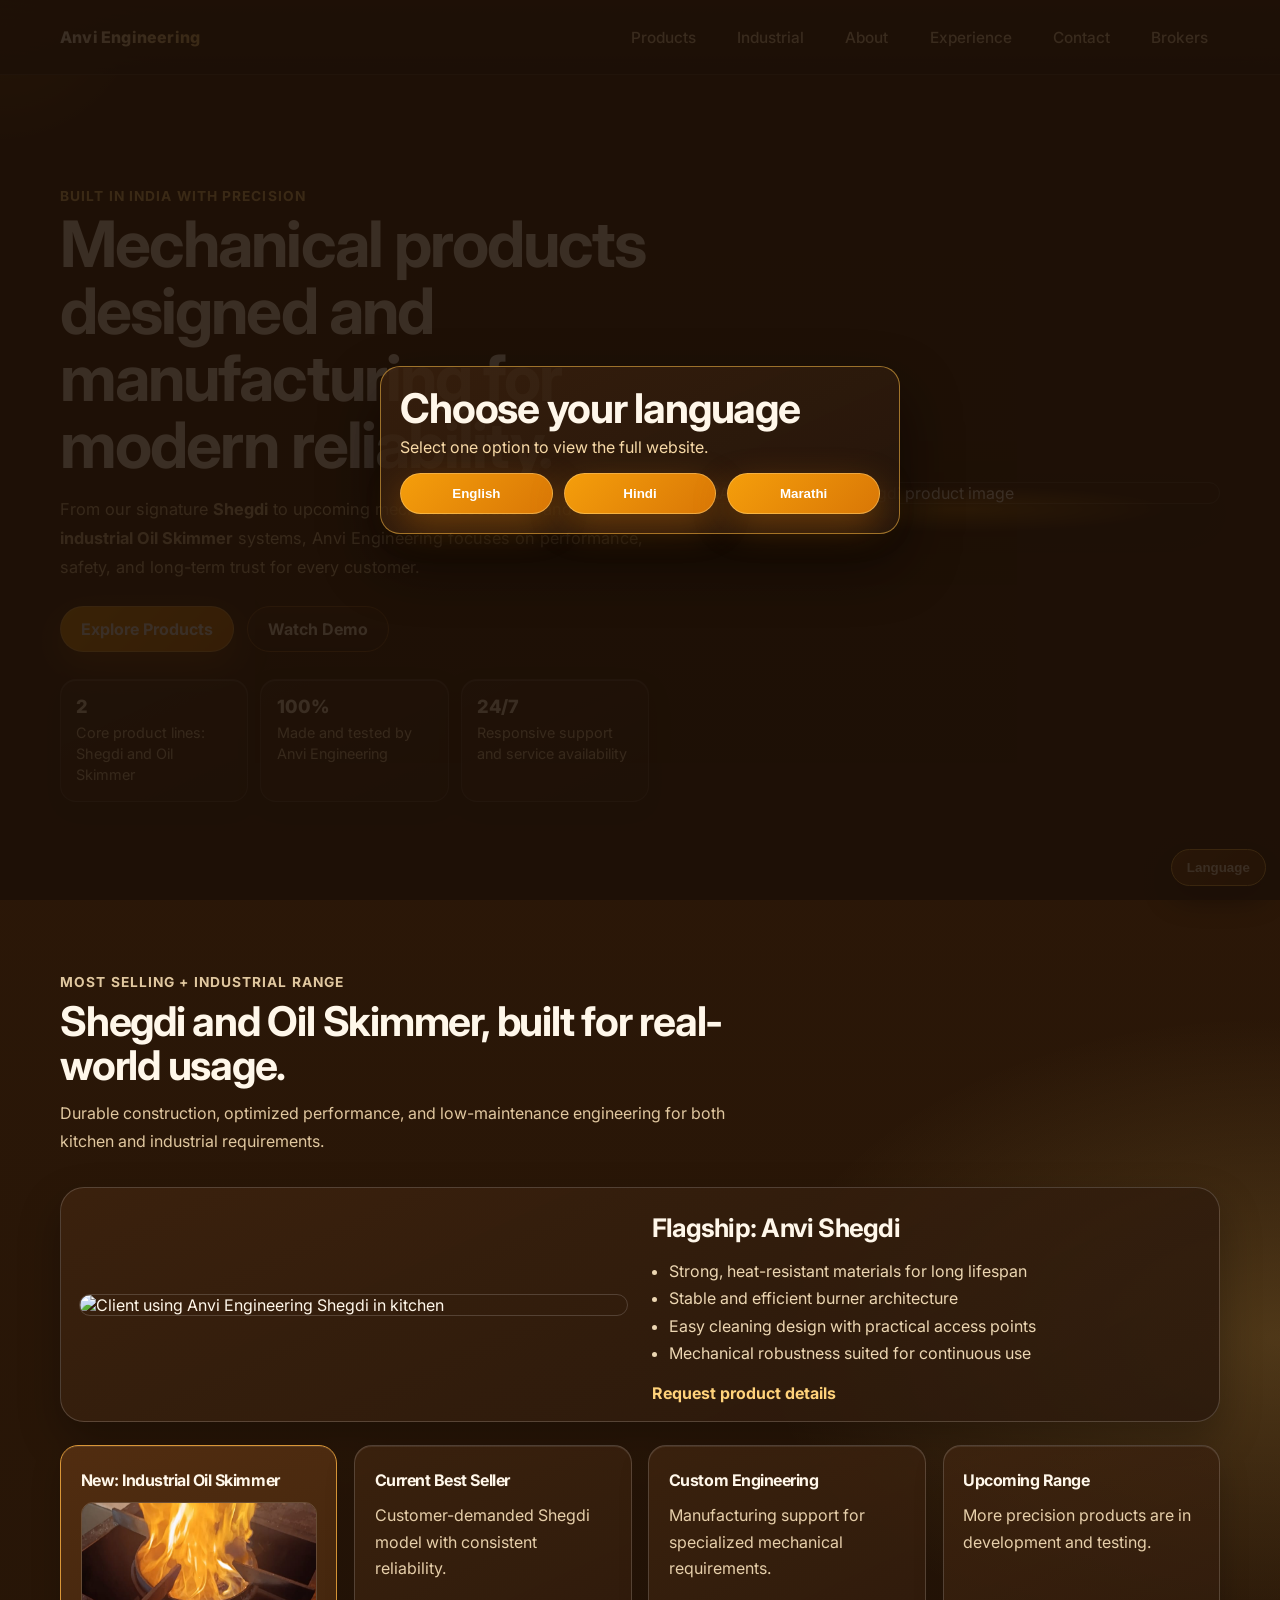
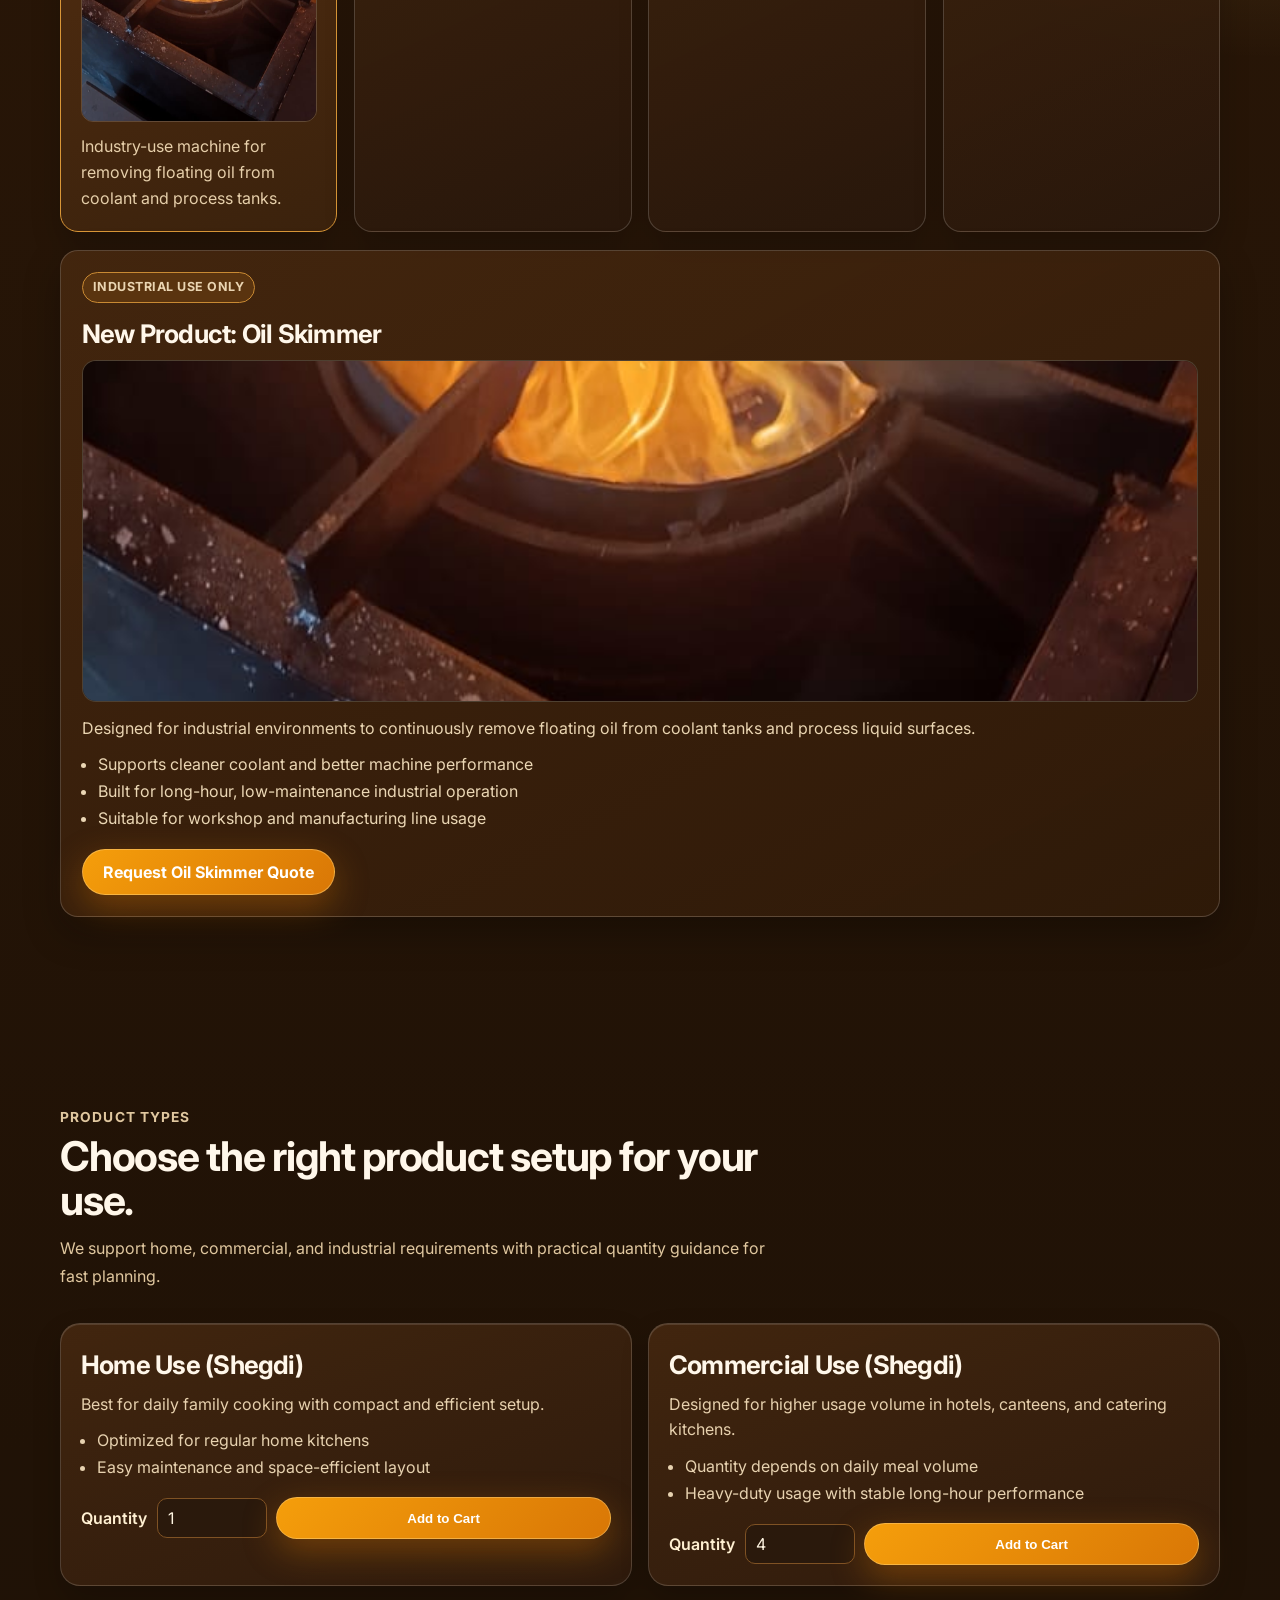
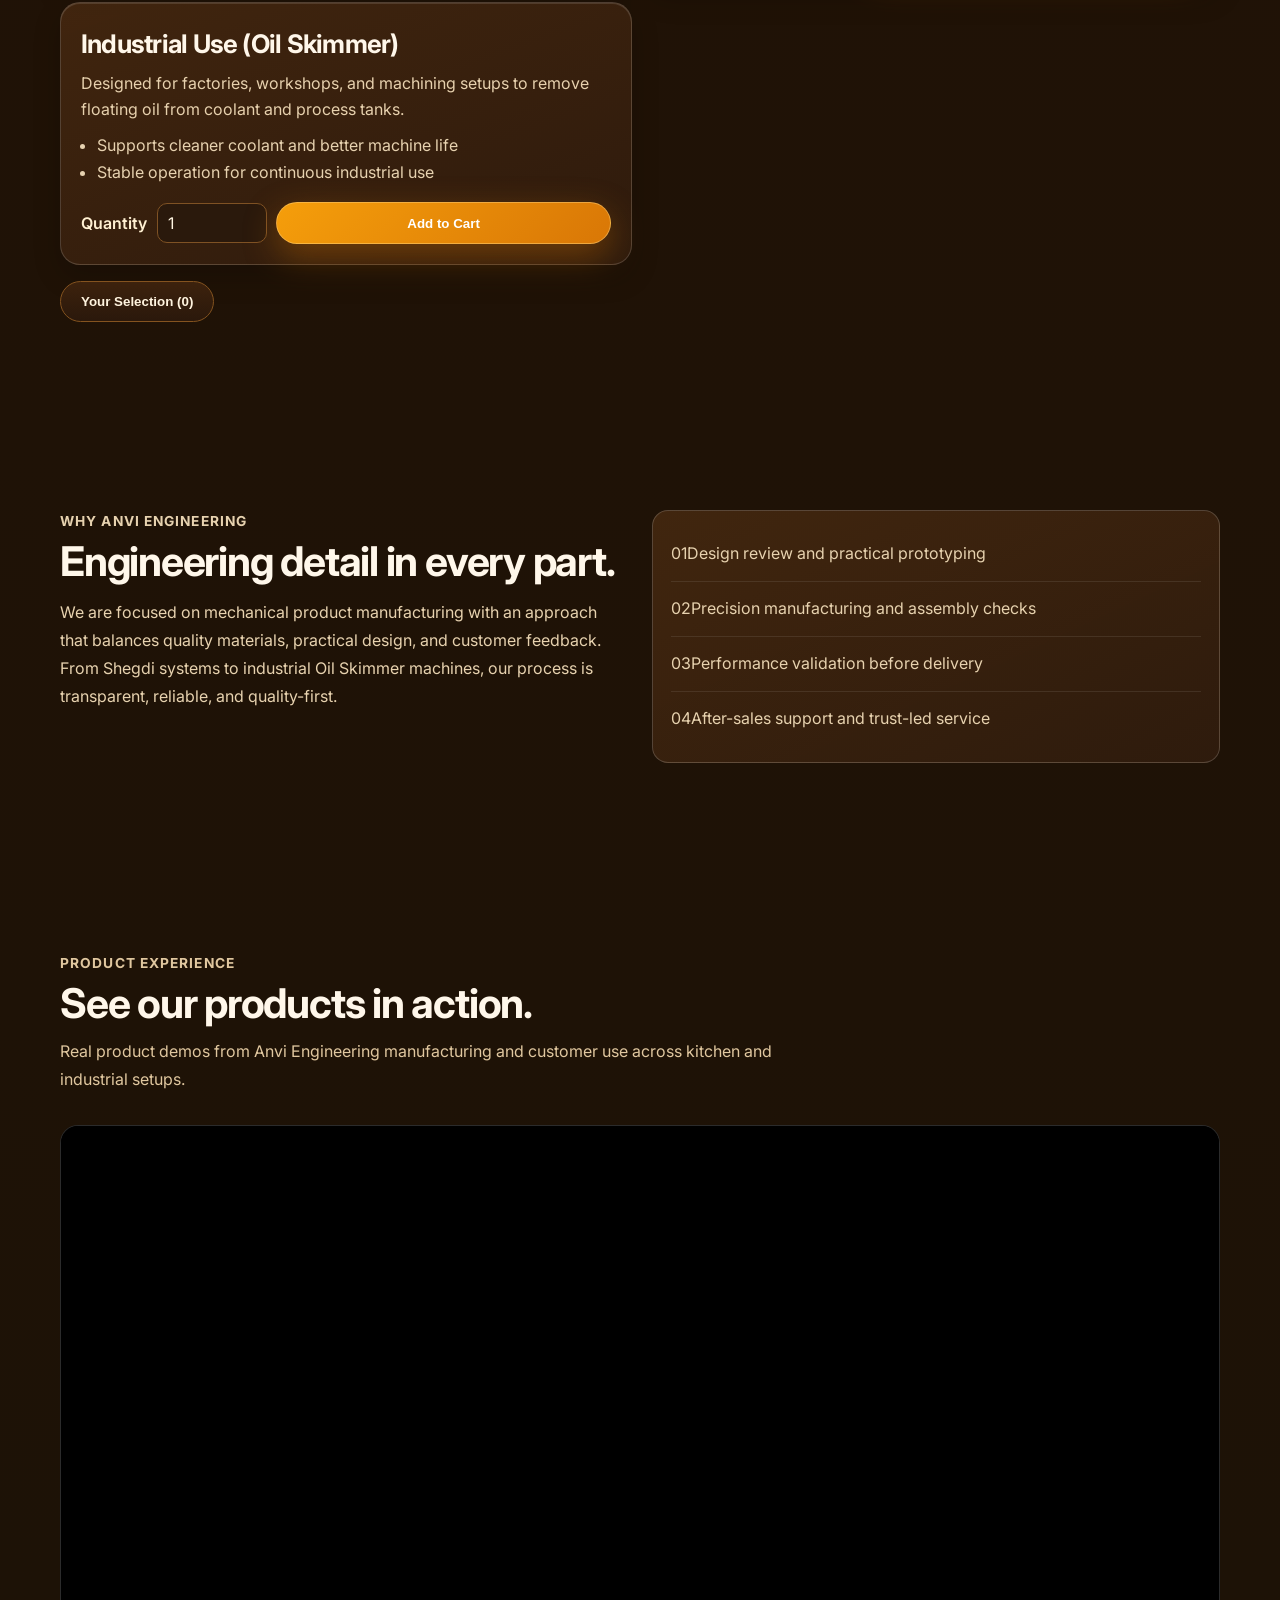
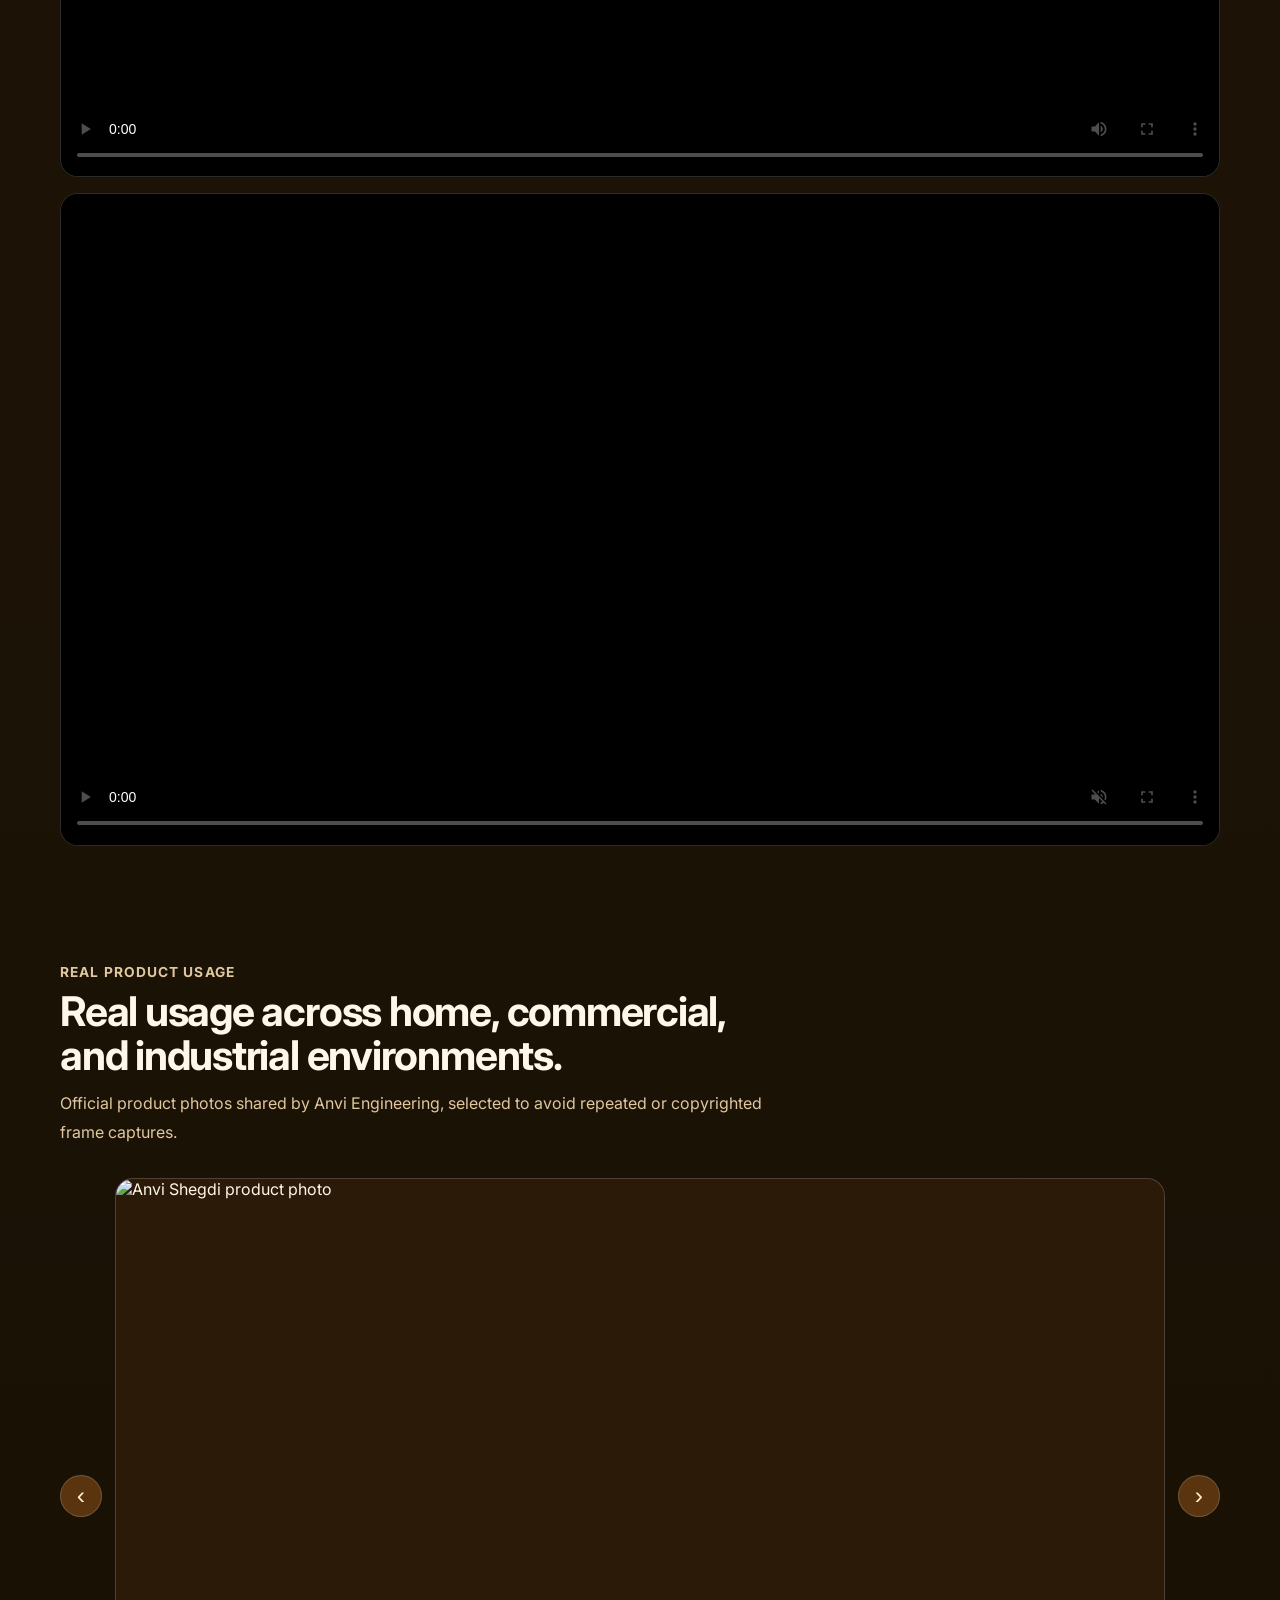
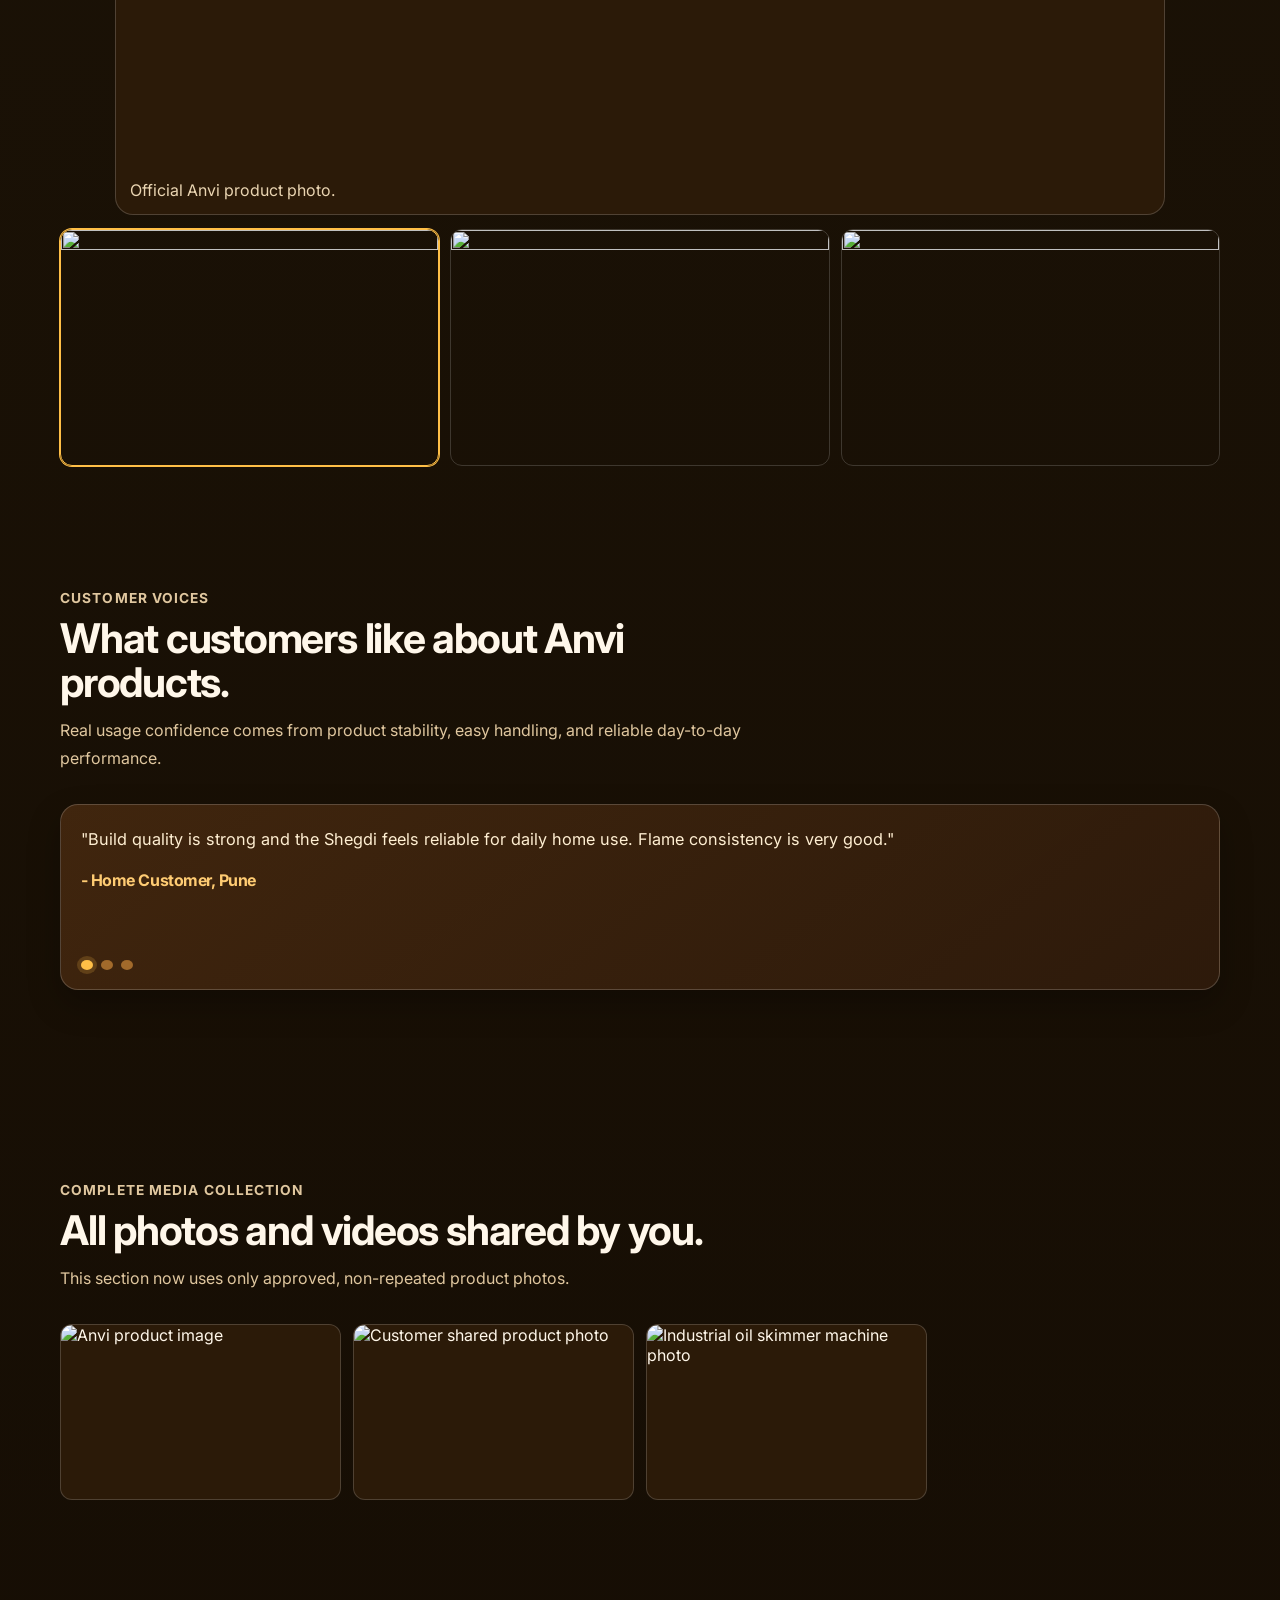
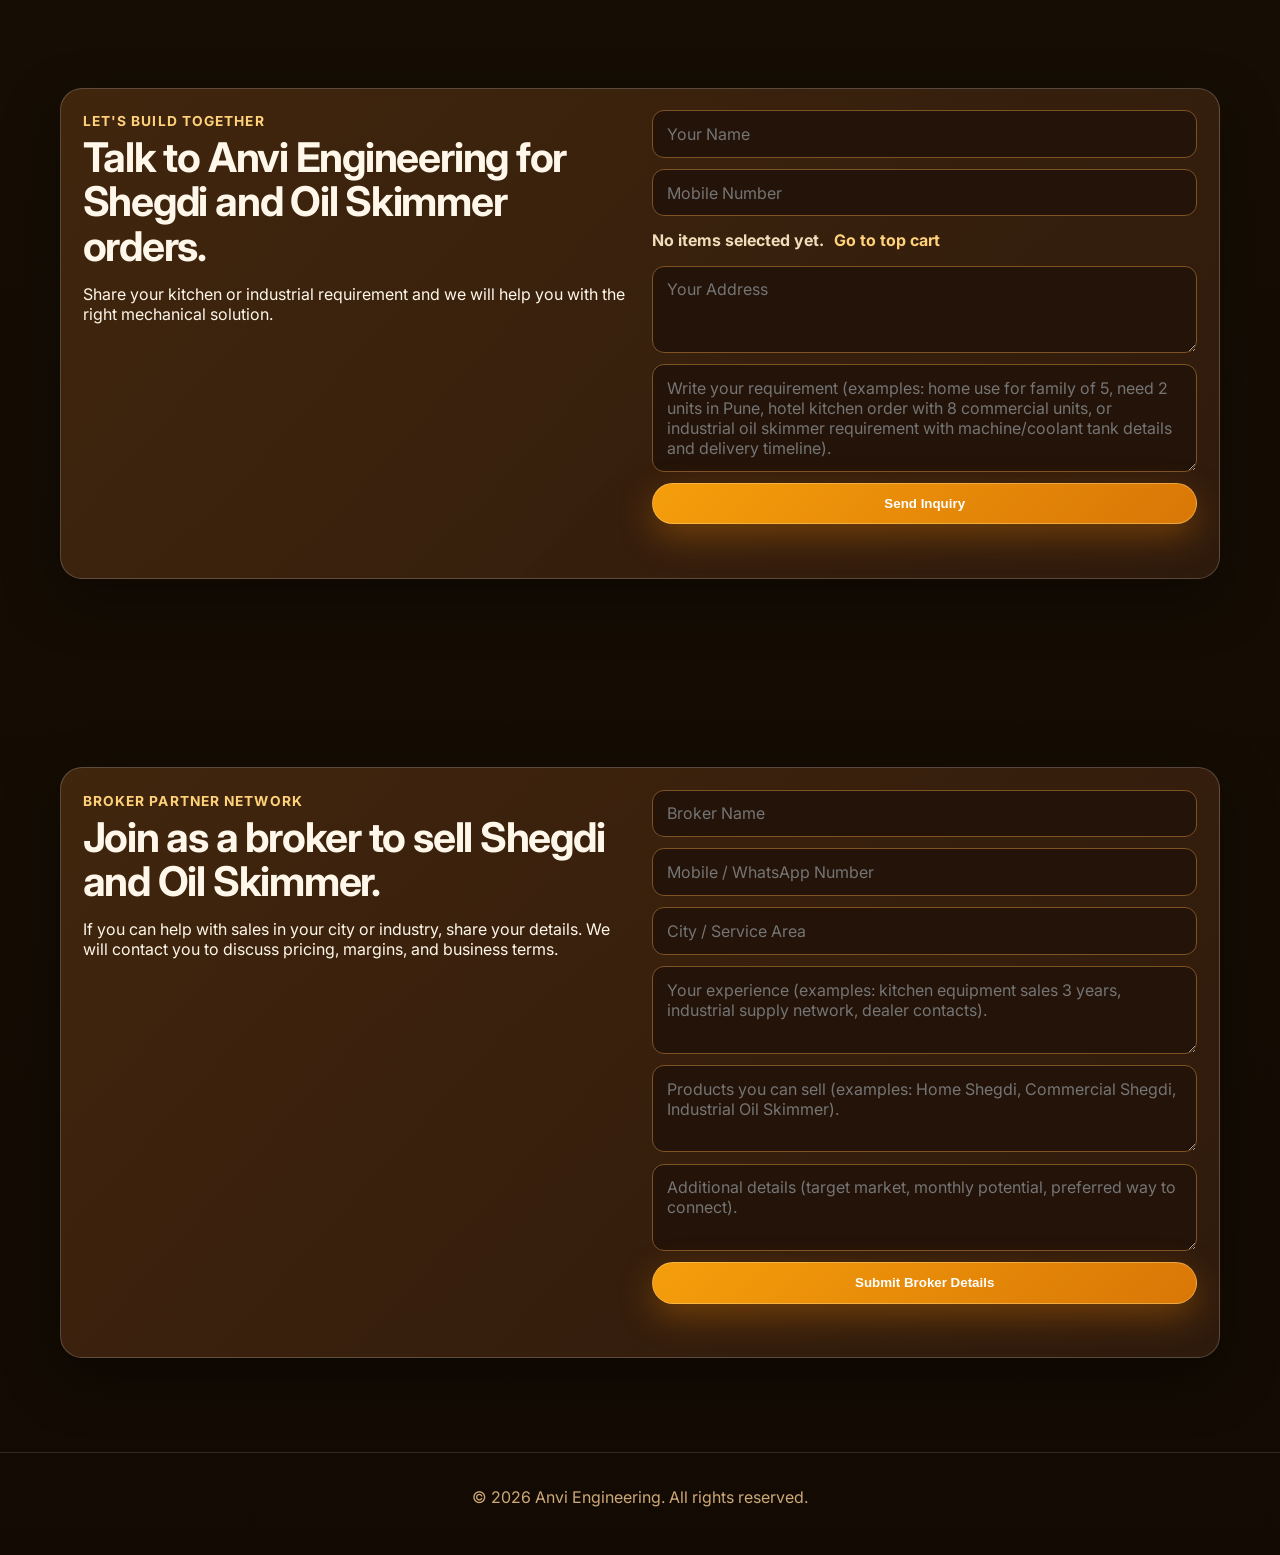
==== commit 69649441: "Add multilingual landing experience and warm visual redesign. Introduce first-visit language selecti" ====
--- a/index.html
+++ b/index.html
@@ -21,6 +21,26 @@
     <div class="bg-orb orb-1" aria-hidden="true"></div>
     <div class="bg-orb orb-2" aria-hidden="true"></div>
     <div class="cursor-glow" aria-hidden="true"></div>
+    <button id="languageOpenBtn" class="language-open-btn" type="button">
+      <span id="languageTriggerLabel">Language</span>
+    </button>
+    <div id="languageModal" class="language-modal" aria-hidden="true">
+      <div class="language-modal-card">
+        <h2 id="languageModalTitle">Choose your language</h2>
+        <p id="languageModalHint">Select one option to view the full website.</p>
+        <div class="language-options">
+          <button class="btn btn-primary language-option" data-lang="en" type="button">
+            English
+          </button>
+          <button class="btn btn-primary language-option" data-lang="hi" type="button">
+            Hindi
+          </button>
+          <button class="btn btn-primary language-option" data-lang="mr" type="button">
+            Marathi
+          </button>
+        </div>
+      </div>
+    </div>
     <header class="site-header">
       <div class="container nav-wrap">
         <a class="brand" href="#home">Anvi Engineering</a>
--- a/styles.css
+++ b/styles.css
@@ -1,15 +1,17 @@
 :root {
-  --bg: #05070f;
-  --bg-deep: #02040a;
-  --surface: #0f1424cc;
-  --surface-strong: #121a2ecf;
-  --text: #eef3ff;
-  --muted: #a8b2c9;
-  --primary: #7e8dff;
-  --primary-strong: #4f63ff;
-  --accent: #35d6c5;
-  --border: #28344f;
+  --bg: #1b1206;
+  --bg-deep: #130b03;
+  --surface: #2a1a0dcc;
+  --surface-strong: #352012cf;
+  --text: #fff7ea;
+  --muted: #d9c5a2;
+  --primary: #f59e0b;
+  --primary-strong: #d97706;
+  --accent: #ffd166;
+  --border: #5a3a18;
   --shadow: 0 20px 55px #00000060;
+  --card-grad: linear-gradient(155deg, #3f240fcc, #29180cd4);
+  --card-border: #ffffff2b;
 }
 
 * {
@@ -24,9 +26,9 @@
   font-family: "Inter", sans-serif;
   color: var(--text);
   background:
-    radial-gradient(800px 460px at 10% -10%, #3a49b528 0%, transparent 70%),
-    radial-gradient(700px 420px at 100% 12%, #1a8d9f22 0%, transparent 68%),
-    linear-gradient(180deg, #0a1020 0%, var(--bg) 36%, var(--bg-deep) 100%);
+    radial-gradient(980px 560px at 8% -14%, #f59e0b38 0%, transparent 72%),
+    radial-gradient(740px 460px at 100% 14%, #ffd1662e 0%, transparent 70%),
+    linear-gradient(180deg, #2f1908 0%, #201206 32%, var(--bg) 62%, var(--bg-deep) 100%);
 }
 
 body::before {
@@ -57,8 +59,8 @@
   left: 0;
   height: 3px;
   width: 0%;
-  background: linear-gradient(90deg, #8da2ff, #55e0d1);
-  box-shadow: 0 0 16px #6e87ff77;
+  background: linear-gradient(90deg, #f59e0b, #ffd166);
+  box-shadow: 0 0 16px #f59e0b77;
   z-index: 1400;
 }
 
@@ -74,7 +76,7 @@
 .orb-1 {
   width: 320px;
   height: 320px;
-  background: #5665ff;
+  background: #f59e0b;
   top: 8%;
   right: 4%;
   animation: floatOrb 12s ease-in-out infinite;
@@ -83,7 +85,7 @@
 .orb-2 {
   width: 260px;
   height: 260px;
-  background: #3ad7ca;
+  background: #ffd166;
   bottom: 12%;
   left: 3%;
   animation: floatOrb 14s ease-in-out infinite;
@@ -93,9 +95,9 @@
   position: sticky;
   top: 0;
   z-index: 1000;
-  border-bottom: 1px solid #ffffff1a;
+  border-bottom: 1px solid #ffffff20;
   backdrop-filter: blur(16px);
-  background: linear-gradient(180deg, #070b16df, #05070fb0);
+  background: linear-gradient(180deg, #2b1808eb, #1a0f05ba);
 }
 
 .nav-wrap {
@@ -110,7 +112,7 @@
   text-decoration: none;
   font-weight: 800;
   letter-spacing: 0.2px;
-  background: linear-gradient(90deg, #f0f5ff, #b7c7ff);
+  background: linear-gradient(90deg, #fff8ea, #ffd27a);
   -webkit-background-clip: text;
   background-clip: text;
   -webkit-text-fill-color: transparent;
@@ -125,11 +127,11 @@
 }
 
 .nav-menu a {
-  color: #d2daf1;
+  color: #f6dfb8;
   text-decoration: none;
   font-weight: 500;
   font-size: 0.96rem;
-  padding: 0.42rem 0.66rem;
+  padding: 0.46rem 0.74rem;
   border-radius: 999px;
   transition: color 0.2s ease, background-color 0.2s ease;
 }
@@ -137,7 +139,7 @@
 .nav-menu a:hover,
 .nav-menu a:focus-visible {
   color: #fff;
-  background: #ffffff10;
+  background: #ffffff17;
 }
 
 .menu-toggle {
@@ -156,7 +158,7 @@
 }
 
 .section {
-  padding: 88px 0;
+  padding: 94px 0;
   position: relative;
 }
 
@@ -180,7 +182,7 @@
   display: inline-flex;
   align-items: center;
   gap: 0.5rem;
-  color: #9ab4ff;
+  color: #ffd27a;
   font-size: 0.86rem;
   font-weight: 700;
   letter-spacing: 0.08em;
@@ -197,7 +199,7 @@
 
 h1 {
   font-size: clamp(2.2rem, 5vw, 4.2rem);
-  line-height: 1.03;
+  line-height: 1.05;
   max-width: 14ch;
 }
 
@@ -211,7 +213,7 @@
 }
 
 .lead {
-  color: #bcc6dd;
+  color: #e6cd9e;
   line-height: 1.78;
   max-width: 60ch;
   font-size: 1.02rem;
@@ -251,29 +253,29 @@
 .dot:focus-visible,
 .cart-close-btn:focus-visible,
 .lightbox-close:focus-visible {
-  outline: 2px solid #8ea4ff;
+  outline: 2px solid #ffbf47;
   outline-offset: 2px;
 }
 
 .btn-primary {
   color: #ffffff;
-  border-color: #a8b4ff66;
+  border-color: #ffd27a80;
   background: linear-gradient(135deg, var(--primary), var(--primary-strong));
-  box-shadow: 0 12px 34px #4e63ff54;
+  box-shadow: 0 12px 34px #d9770660;
 }
 
 .btn-primary:hover {
-  box-shadow: 0 18px 40px #4e63ff6c;
+  box-shadow: 0 18px 40px #d9770678;
 }
 
 .btn-secondary {
-  color: #dbe7ff;
-  border-color: #3c4970;
-  background: linear-gradient(180deg, #141d34, #101628);
+  color: #fff4df;
+  border-color: #84531f;
+  background: linear-gradient(180deg, #3d220d, #2a180b);
 }
 
 .btn-secondary:hover {
-  border-color: #6f84c6;
+  border-color: #ffcb6b;
 }
 
 .hero-metrics {
@@ -284,22 +286,22 @@
 }
 
 .hero-metrics div {
-  padding: 0.88rem;
-  border-radius: 15px;
-  border: 1px solid #ffffff1e;
-  background: linear-gradient(155deg, #ffffff0f, #ffffff04);
-  box-shadow: inset 0 1px 0 #ffffff24;
+  padding: 0.95rem;
+  border-radius: 16px;
+  border: 1px solid #ffffff26;
+  background: linear-gradient(155deg, #ffffff10, #ffffff05);
+  box-shadow: inset 0 1px 0 #ffffff2c, 0 10px 22px #00000033;
 }
 
 .hero-metrics span {
   font-size: 1.14rem;
   font-weight: 800;
-  color: #f4f7ff;
+  color: #fff1d6;
 }
 
 .hero-metrics p {
   margin: 0.4rem 0 0;
-  color: #b7c0d6;
+  color: #e4cda5;
   font-size: 0.9rem;
   line-height: 1.45;
 }
@@ -314,14 +316,14 @@
   inset: auto 10% -28px 10%;
   height: 46px;
   border-radius: 50%;
-  background: radial-gradient(closest-side, #273b8f8f, transparent);
+  background: radial-gradient(closest-side, #f59e0b8f, transparent);
   z-index: -1;
 }
 
 .hero-media img {
   width: 100%;
   border-radius: 28px;
-  border: 1px solid #ffffff1f;
+  border: 1px solid #ffffff2a;
   box-shadow: var(--shadow);
   transition: transform 0.35s ease, box-shadow 0.35s ease;
 }
@@ -338,7 +340,7 @@
 
 .section-head p {
   margin: 0;
-  color: #b2bdd6;
+  color: #e0c79f;
   line-height: 1.76;
 }
 
@@ -350,9 +352,9 @@
   margin-bottom: 1.4rem;
   padding: 1.15rem;
   border-radius: 24px;
-  border: 1px solid #ffffff1c;
-  background: linear-gradient(150deg, #131d36ad, #0c1222bf);
-  box-shadow: 0 16px 38px #0000003a;
+  border: 1px solid var(--card-border);
+  background: var(--card-grad);
+  box-shadow: 0 18px 42px #00000045;
 }
 
 .product-image img {
@@ -363,51 +365,51 @@
 .product-copy ul {
   margin: 0.95rem 0 1rem;
   padding-left: 1.05rem;
-  color: #c0cae0;
+  color: #ecd6b2;
   line-height: 1.7;
 }
 
 .text-link {
-  color: #a6bfff;
+  color: #ffd27a;
   text-decoration: none;
   font-weight: 700;
 }
 
 .text-link:hover {
-  color: #d4e1ff;
+  color: #ffe5b5;
   text-decoration: underline;
 }
 
 .cards {
   display: grid;
   grid-template-columns: repeat(auto-fit, minmax(230px, 1fr));
-  gap: 1rem;
+  gap: 1.05rem;
 }
 
 .card {
-  padding: 1.16rem;
-  border-radius: 16px;
-  border: 1px solid #ffffff1f;
-  background: linear-gradient(165deg, #171f37cc, #10192dca);
-  box-shadow: inset 0 1px 0 #ffffff14;
+  padding: 1.22rem;
+  border-radius: 18px;
+  border: 1px solid var(--card-border);
+  background: var(--card-grad);
+  box-shadow: inset 0 1px 0 #ffffff16, 0 14px 30px #00000032;
   transition: transform 0.25s ease, border-color 0.25s ease, box-shadow 0.25s ease;
 }
 
 .card:hover {
-  transform: translateY(-6px);
-  border-color: #8ca0ff85;
+  transform: translateY(-6px) scale(1.01);
+  border-color: #ffbf4785;
   box-shadow: 0 16px 34px #00000052;
 }
 
 .card p {
   margin: 0;
-  color: #b3bdd4;
+  color: #e6cfaa;
   line-height: 1.65;
 }
 
 .featured-industrial-card {
-  border-color: #6e8fe3;
-  background: linear-gradient(160deg, #1b305fcc, #13284bcf);
+  border-color: #d99637;
+  background: linear-gradient(160deg, #5a3212d4, #3f250ed6);
 }
 
 .featured-industrial-image {
@@ -423,9 +425,9 @@
   margin-top: 1.1rem;
   padding: 1.3rem;
   border-radius: 18px;
-  border: 1px solid #ffffff22;
-  background: linear-gradient(150deg, #11203cc7, #0b152ac9);
-  box-shadow: 0 14px 34px #00000045;
+  border: 1px solid #ffffff2c;
+  background: linear-gradient(152deg, #4a2a10cc, #311b09d6);
+  box-shadow: 0 16px 36px #00000046;
 }
 
 .product-tag {
@@ -433,18 +435,18 @@
   margin: 0 0 0.45rem;
   padding: 0.28rem 0.62rem;
   border-radius: 999px;
-  border: 1px solid #6f88bf;
-  color: #dce8ff;
+  border: 1px solid #c98a33;
+  color: #ffe4b5;
   font-size: 0.78rem;
   font-weight: 700;
   letter-spacing: 0.04em;
   text-transform: uppercase;
-  background: #1a2f56;
+  background: #5a340f;
 }
 
 .industrial-product p {
   margin: 0 0 0.58rem;
-  color: #c1cee5;
+  color: #ead5b2;
   line-height: 1.66;
 }
 
@@ -453,7 +455,7 @@
   border-radius: 14px;
   overflow: hidden;
   border: 1px solid #ffffff2a;
-  background: #0b1327;
+  background: #2b1a08;
 }
 
 .industrial-product-media img {
@@ -465,7 +467,7 @@
 .industrial-product ul {
   margin: 0 0 1rem;
   padding-left: 1rem;
-  color: #c3d0e8;
+  color: #ebd7b5;
   line-height: 1.7;
 }
 
@@ -481,14 +483,14 @@
 
 .use-type-card {
   padding: 1.25rem;
-  border-radius: 18px;
-  border: 1px solid #ffffff1f;
-  background: linear-gradient(160deg, #162243bd, #10182ecf);
-  box-shadow: inset 0 1px 0 #ffffff1b;
+  border-radius: 20px;
+  border: 1px solid #ffffff28;
+  background: linear-gradient(160deg, #4a2b11c8, #321d0ecf);
+  box-shadow: inset 0 1px 0 #ffffff1e, 0 12px 28px #00000030;
 }
 
 .use-type-card p {
-  color: #b7c1d8;
+  color: #e7d1ae;
   margin: 0 0 0.6rem;
   line-height: 1.62;
 }
@@ -496,7 +498,7 @@
 .use-type-card ul {
   margin: 0;
   padding-left: 1rem;
-  color: #b6c2da;
+  color: #e7d2b0;
   line-height: 1.7;
 }
 
@@ -509,14 +511,14 @@
 }
 
 .order-row label {
-  color: #e3ebff;
+  color: #fff0d2;
   font-weight: 600;
 }
 
 .order-qty-input {
-  border: 1px solid #3a4b72;
-  background: #0b1223;
-  color: #f6f9ff;
+  border: 1px solid #7f5224;
+  background: #2a190c;
+  color: #fff5e2;
   border-radius: 10px;
   padding: 0.55rem 0.65rem;
   font: inherit;
@@ -528,11 +530,11 @@
 
 .cart-drawer {
   margin-top: 0.95rem;
-  border: 1px solid #ffffff22;
+  border: 1px solid #ffffff2f;
   border-radius: 16px;
   padding: 0.95rem;
-  background: linear-gradient(150deg, #10172dcf, #0a1021e8);
-  box-shadow: 0 14px 35px #0000004a;
+  background: linear-gradient(150deg, #4a2b10d5, #311c0de9);
+  box-shadow: 0 16px 36px #0000004f;
 }
 
 .cart-drawer[aria-hidden="true"] {
@@ -552,8 +554,8 @@
 
 .cart-close-btn {
   border: 1px solid #ffffff28;
-  background: #101832;
-  color: #d9e5ff;
+  background: #3f260f;
+  color: #fff0d1;
   font-size: 1.15rem;
   width: 32px;
   height: 32px;
@@ -564,7 +566,7 @@
 .cart-summary-line,
 .cart-total {
   margin: 0.52rem 0;
-  color: #ced9f0;
+  color: #f1dcba;
 }
 
 .cart-line {
@@ -585,8 +587,8 @@
 }
 
 .line-btn {
-  border: 1px solid #45609d;
-  background: #152241;
+  border: 1px solid #9c6429;
+  background: #5b3514;
   color: #fff;
   border-radius: 8px;
   min-width: 30px;
@@ -595,7 +597,7 @@
 }
 
 .line-btn:hover {
-  background: #1a2a52;
+  background: #72431a;
 }
 
 .cart-actions {
@@ -606,7 +608,7 @@
 
 .order-builder-summary {
   margin: 0.12rem 0 0.3rem;
-  color: #cdd8f1;
+  color: #f1ddb9;
   display: flex;
   flex-wrap: wrap;
   align-items: center;
@@ -620,15 +622,15 @@
 }
 
 .about-grid p {
-  color: #b7c3da;
+  color: #e7d2af;
   line-height: 1.74;
 }
 
 .about-points {
-  border: 1px solid #ffffff22;
+  border: 1px solid #ffffff2d;
   border-radius: 16px;
   padding: 1rem 1.1rem;
-  background: linear-gradient(155deg, #17213cc2, #10172ccf);
+  background: linear-gradient(155deg, #4a2c11c9, #321d0ed2);
 }
 
 .about-points p {
@@ -646,7 +648,7 @@
 
 .about-points span {
   min-width: 2.2rem;
-  color: #9cb4ff;
+  color: #ffd27a;
   font-weight: 700;
 }
 
@@ -659,7 +661,7 @@
 .video-wrap {
   overflow: hidden;
   border-radius: 18px;
-  border: 1px solid #ffffff20;
+  border: 1px solid #ffffff2b;
   background: #000;
   transition: transform 0.24s ease, border-color 0.24s ease, box-shadow 0.24s ease;
   position: relative;
@@ -673,7 +675,7 @@
 
 .video-wrap:hover {
   transform: translateY(-4px);
-  border-color: #8ca6ff7c;
+  border-color: #ffbf4782;
   box-shadow: 0 16px 34px #00000063;
 }
 
@@ -708,10 +710,10 @@
 
 .carousel-stage {
   margin: 0;
-  border: 1px solid #ffffff22;
+  border: 1px solid #ffffff2d;
   border-radius: 18px;
   overflow: hidden;
-  background: #0a1223;
+  background: #2b1a08;
 }
 
 .carousel-stage img {
@@ -722,14 +724,14 @@
 }
 
 .carousel-stage figcaption {
-  color: #b9c4da;
+  color: #ead5b2;
   padding: 0.74rem 0.88rem 0.86rem;
 }
 
 .carousel-btn {
   border: 1px solid #ffffff2f;
-  background: #121d3a;
-  color: #dbe7ff;
+  background: #5a340f;
+  color: #fff0d1;
   width: 42px;
   height: 42px;
   border-radius: 50%;
@@ -746,7 +748,7 @@
 }
 
 .thumb {
-  border: 1px solid #ffffff24;
+  border: 1px solid #ffffff2a;
   background: transparent;
   padding: 0;
   margin: 0;
@@ -756,8 +758,8 @@
 }
 
 .thumb.active {
-  border-color: #8ea6ff;
-  box-shadow: 0 0 0 1px #8ea6ff;
+  border-color: #ffbf47;
+  box-shadow: 0 0 0 1px #ffbf47;
 }
 
 .thumb img {
@@ -771,9 +773,9 @@
 }
 
 .testimonial-slider {
-  border: 1px solid #ffffff24;
+  border: 1px solid #ffffff2f;
   border-radius: 18px;
-  background: linear-gradient(140deg, #141f3dcb, #10172fcc);
+  background: linear-gradient(142deg, #4a2b11cf, #321d0dd1);
   padding: 1.24rem;
   box-shadow: 0 14px 32px #00000042;
 }
@@ -790,14 +792,14 @@
 
 .testimonial-card p {
   margin-top: 0;
-  color: #e9efff;
+  color: #ffefd2;
   line-height: 1.74;
   font-size: 1.02rem;
 }
 
 .testimonial-card h4 {
   margin-bottom: 0;
-  color: #9eb6ff;
+  color: #ffcc73;
 }
 
 .testimonial-dots {
@@ -811,13 +813,13 @@
   height: 10px;
   border-radius: 50%;
   border: 0;
-  background: #6c7ea8;
+  background: #a26a2b;
   cursor: pointer;
 }
 
 .dot.active {
-  background: #9db8ff;
-  box-shadow: 0 0 0 4px #9db8ff24;
+  background: #ffbf47;
+  box-shadow: 0 0 0 4px #ffbf472f;
 }
 
 .all-media-grid {
@@ -831,15 +833,15 @@
   aspect-ratio: 16 / 10;
   object-fit: cover;
   border-radius: 12px;
-  border: 1px solid #ffffff20;
-  background: #0b1326;
+  border: 1px solid #ffffff2b;
+  background: #2b1a08;
   cursor: zoom-in;
   transition: transform 0.24s ease, box-shadow 0.24s ease, border-color 0.24s ease;
 }
 
 .all-media-grid img:hover {
   transform: translateY(-3px);
-  border-color: #91a9ff6b;
+  border-color: #ffbf4770;
   box-shadow: 0 14px 30px #00000055;
 }
 
@@ -849,8 +851,8 @@
   gap: 1.5rem;
   padding: 1.35rem;
   border-radius: 22px;
-  border: 1px solid #ffffff22;
-  background: linear-gradient(130deg, #151f3bcf, #0d1427d8);
+  border: 1px solid #ffffff30;
+  background: linear-gradient(132deg, #4a2b10d4, #331d0edc);
   box-shadow: var(--shadow);
 }
 
@@ -863,9 +865,9 @@
 .contact-form select,
 .contact-form textarea {
   width: 100%;
-  border: 1px solid #3a4a72;
-  background: #0c1325;
-  color: #f2f6ff;
+  border: 1px solid #7f5224;
+  background: #231308;
+  color: #fff4de;
   border-radius: 12px;
   padding: 0.8rem 0.9rem;
   font: inherit;
@@ -878,8 +880,8 @@
 .contact-form input:focus,
 .contact-form select:focus,
 .contact-form textarea:focus {
-  border-color: #89a2ff;
-  box-shadow: 0 0 0 3px #7f96ff2b;
+  border-color: #ffbf47;
+  box-shadow: 0 0 0 3px #ffbf472b;
   outline: none;
 }
 
@@ -903,10 +905,68 @@
   color: #ffabab;
 }
 
+.language-open-btn {
+  position: fixed;
+  right: 14px;
+  bottom: 14px;
+  z-index: 1200;
+  border: 1px solid #ffbf47;
+  background: linear-gradient(135deg, #7a420d, #5b2f0a);
+  color: #fff4de;
+  border-radius: 999px;
+  padding: 0.62rem 0.95rem;
+  font-weight: 700;
+  cursor: pointer;
+  box-shadow: 0 12px 28px #00000064;
+}
+
+.language-modal {
+  position: fixed;
+  inset: 0;
+  background: #1c1006dd;
+  display: none;
+  align-items: center;
+  justify-content: center;
+  z-index: 1300;
+  padding: 1rem;
+}
+
+.language-modal.open {
+  display: flex;
+}
+
+.language-modal-card {
+  width: min(520px, 96vw);
+  border: 1px solid #ffbf478a;
+  border-radius: 20px;
+  background: linear-gradient(155deg, #3b220fcc, #26170ce0);
+  box-shadow: 0 28px 60px #0000007a;
+  padding: 1.2rem;
+}
+
+.language-modal-card h2 {
+  margin: 0 0 0.4rem;
+}
+
+.language-modal-card p {
+  margin: 0 0 1rem;
+  color: #f7d9a7;
+}
+
+.language-options {
+  display: grid;
+  grid-template-columns: repeat(3, minmax(0, 1fr));
+  gap: 0.7rem;
+}
+
+.modal-open {
+  overflow: hidden;
+}
+
 .site-footer {
-  border-top: 1px solid #ffffff12;
+  border-top: 1px solid #ffffff1f;
   padding: 1.1rem 0 2rem;
-  color: #8292b0;
+  color: #cda878;
   text-align: center;
 }
 
@@ -916,7 +976,7 @@
   height: 280px;
   pointer-events: none;
   border-radius: 50%;
-  background: radial-gradient(circle, #6b81ff3b 0%, #6b81ff00 72%);
+  background: radial-gradient(circle, #f59e0b44 0%, #f59e0b00 72%);
   mix-blend-mode: screen;
   transform: translate(-50%, -50%);
   z-index: 0;
@@ -948,7 +1008,7 @@
   top: 16px;
   right: 20px;
   border: 1px solid #ffffff3d;
-  background: #0d1429;
+  background: #3b230f;
   color: #fff;
   width: 38px;
   height: 38px;
@@ -1047,12 +1107,16 @@
     display: inline-block;
   }
 
+  .language-options {
+    grid-template-columns: 1fr;
+  }
+
   .nav-menu {
     position: absolute;
     top: 70px;
     right: 4vw;
     width: min(260px, 88vw);
-    background: #0a1222f0;
+    background: #2e1b0cf0;
     border: 1px solid #ffffff2a;
     border-radius: 12px;
     padding: 0.8rem;
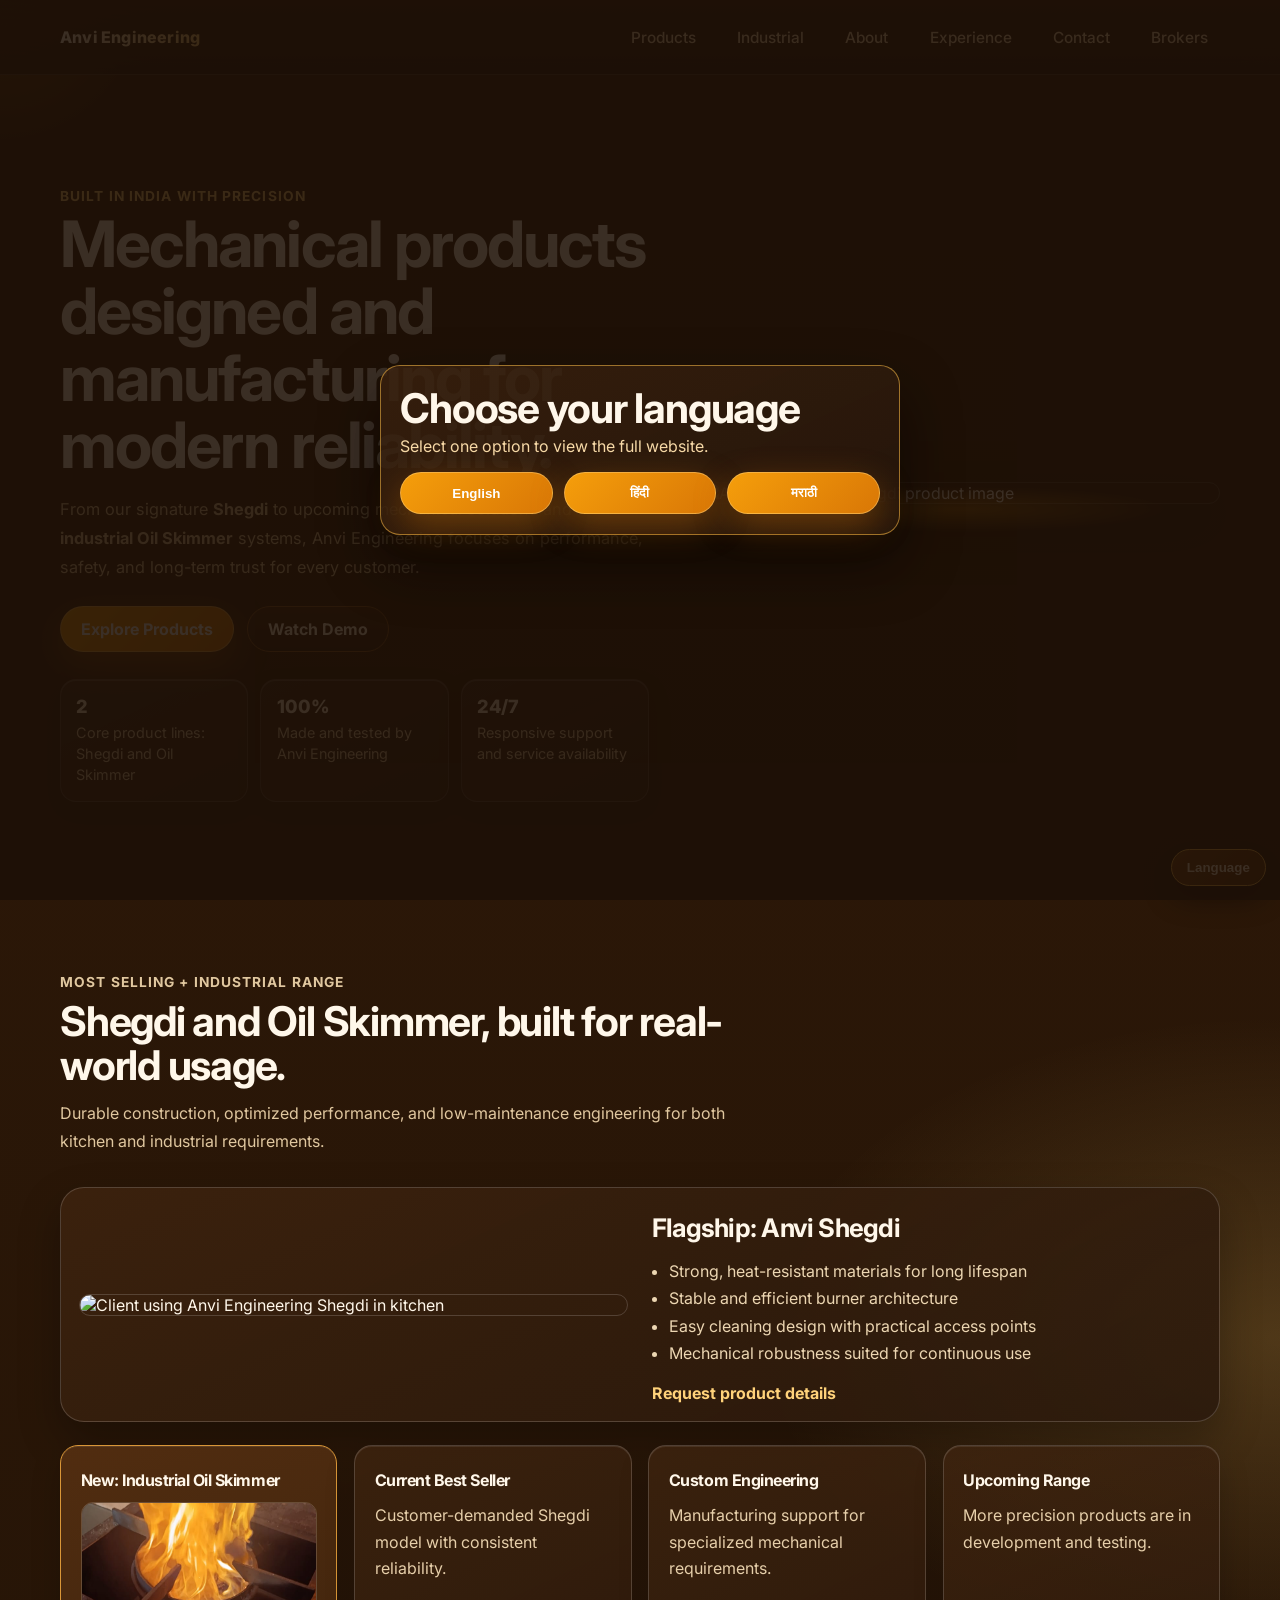
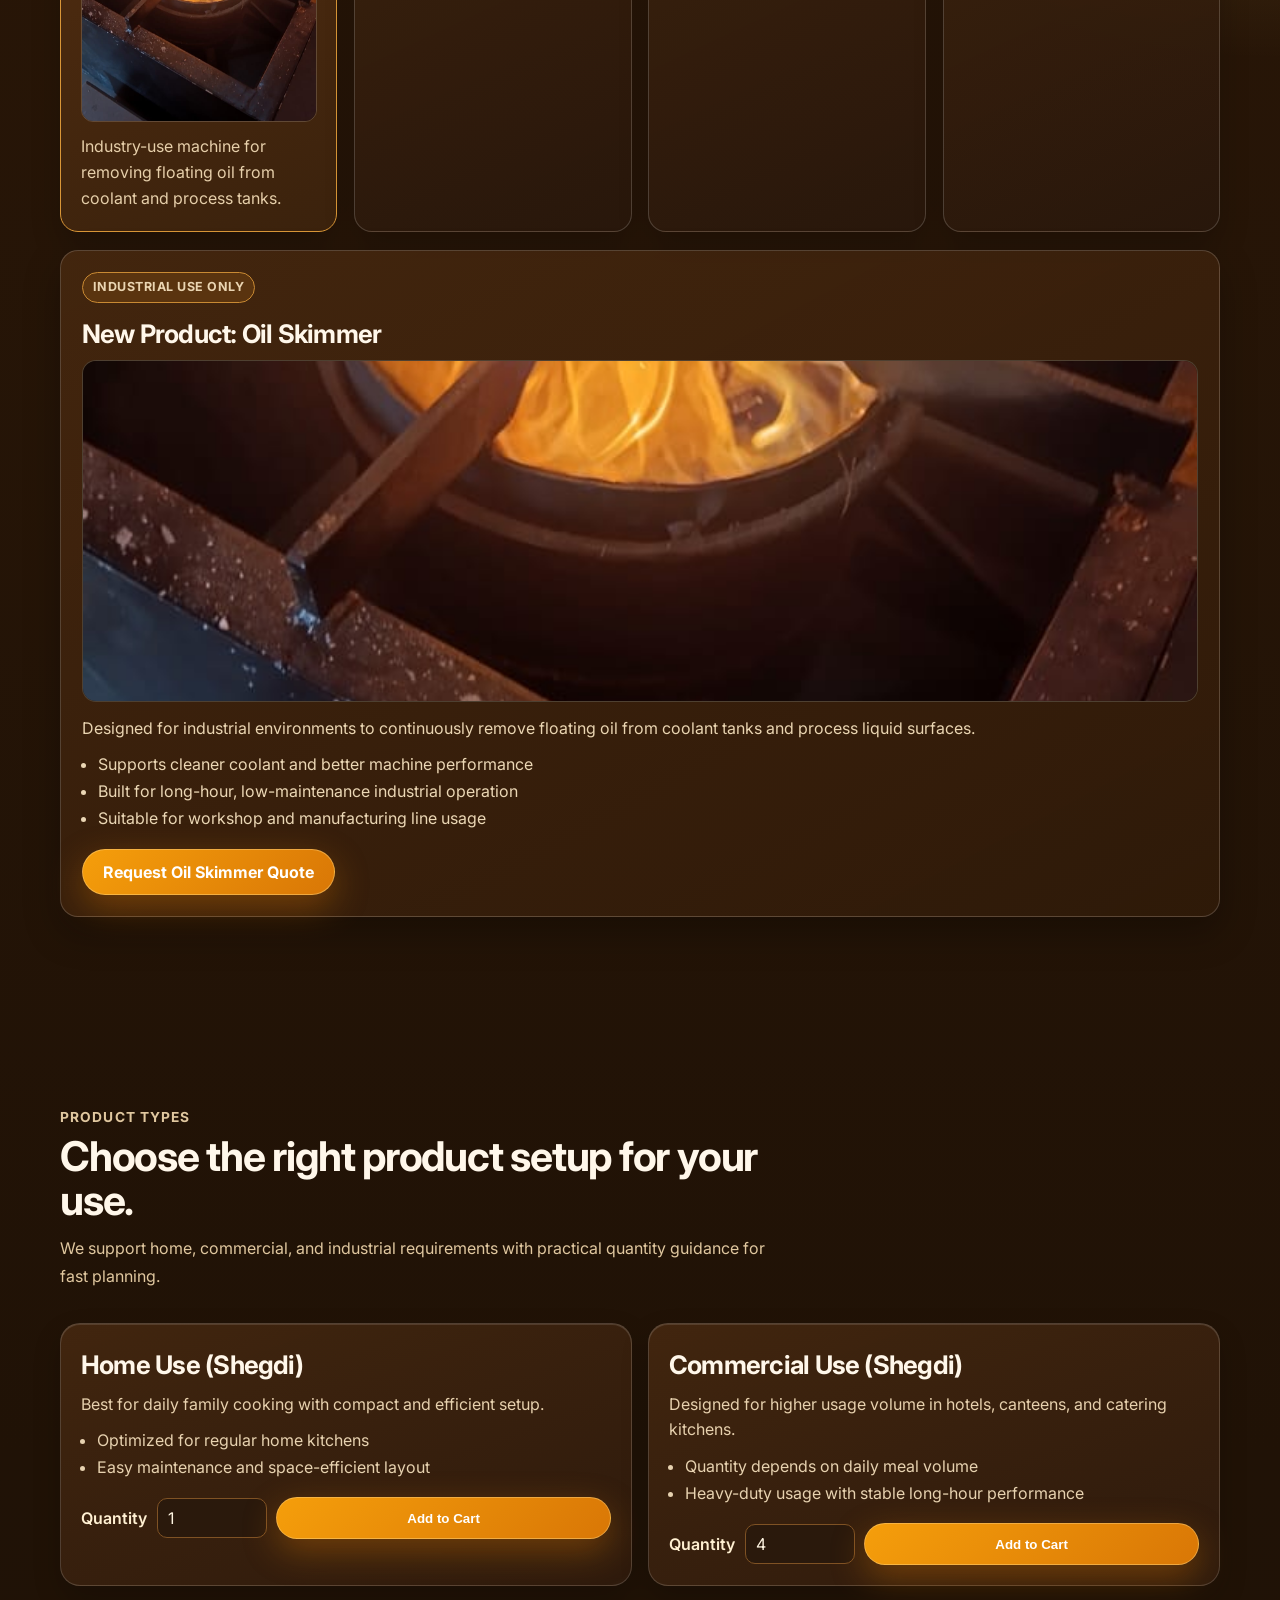
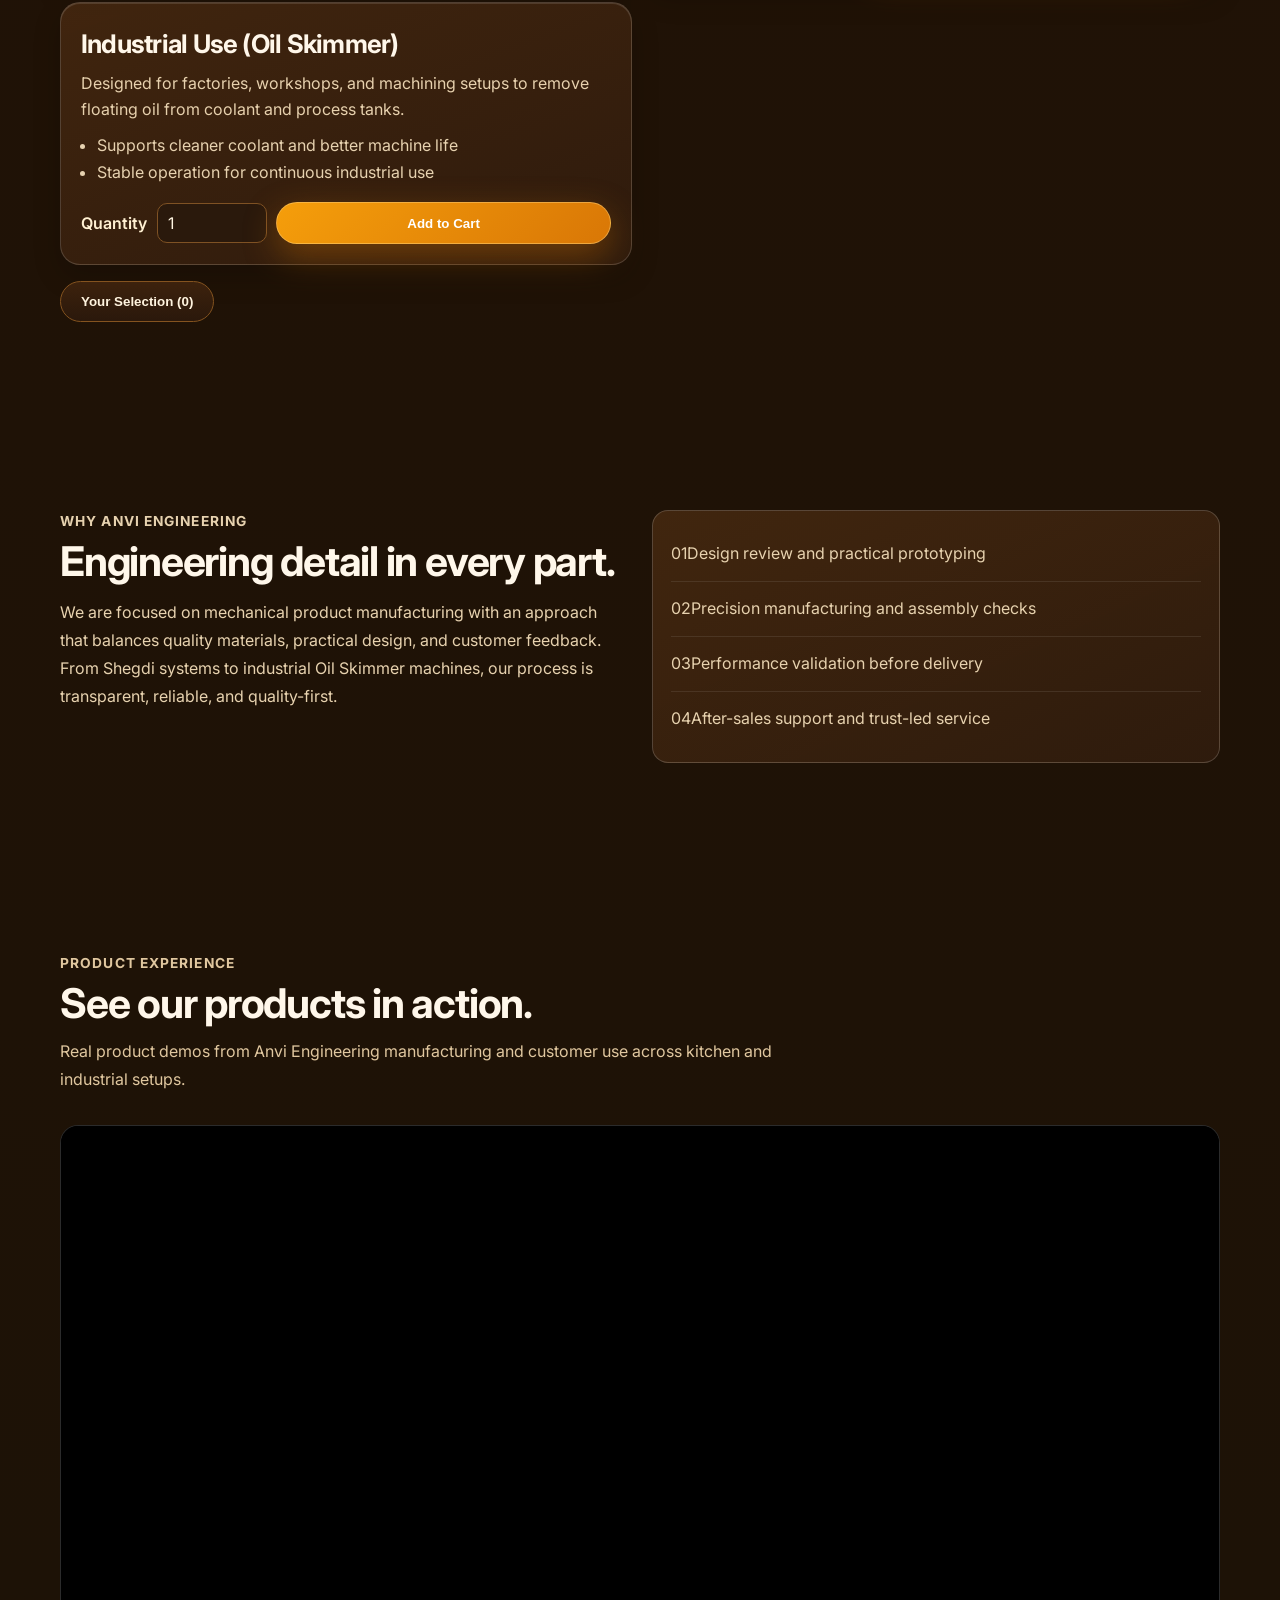
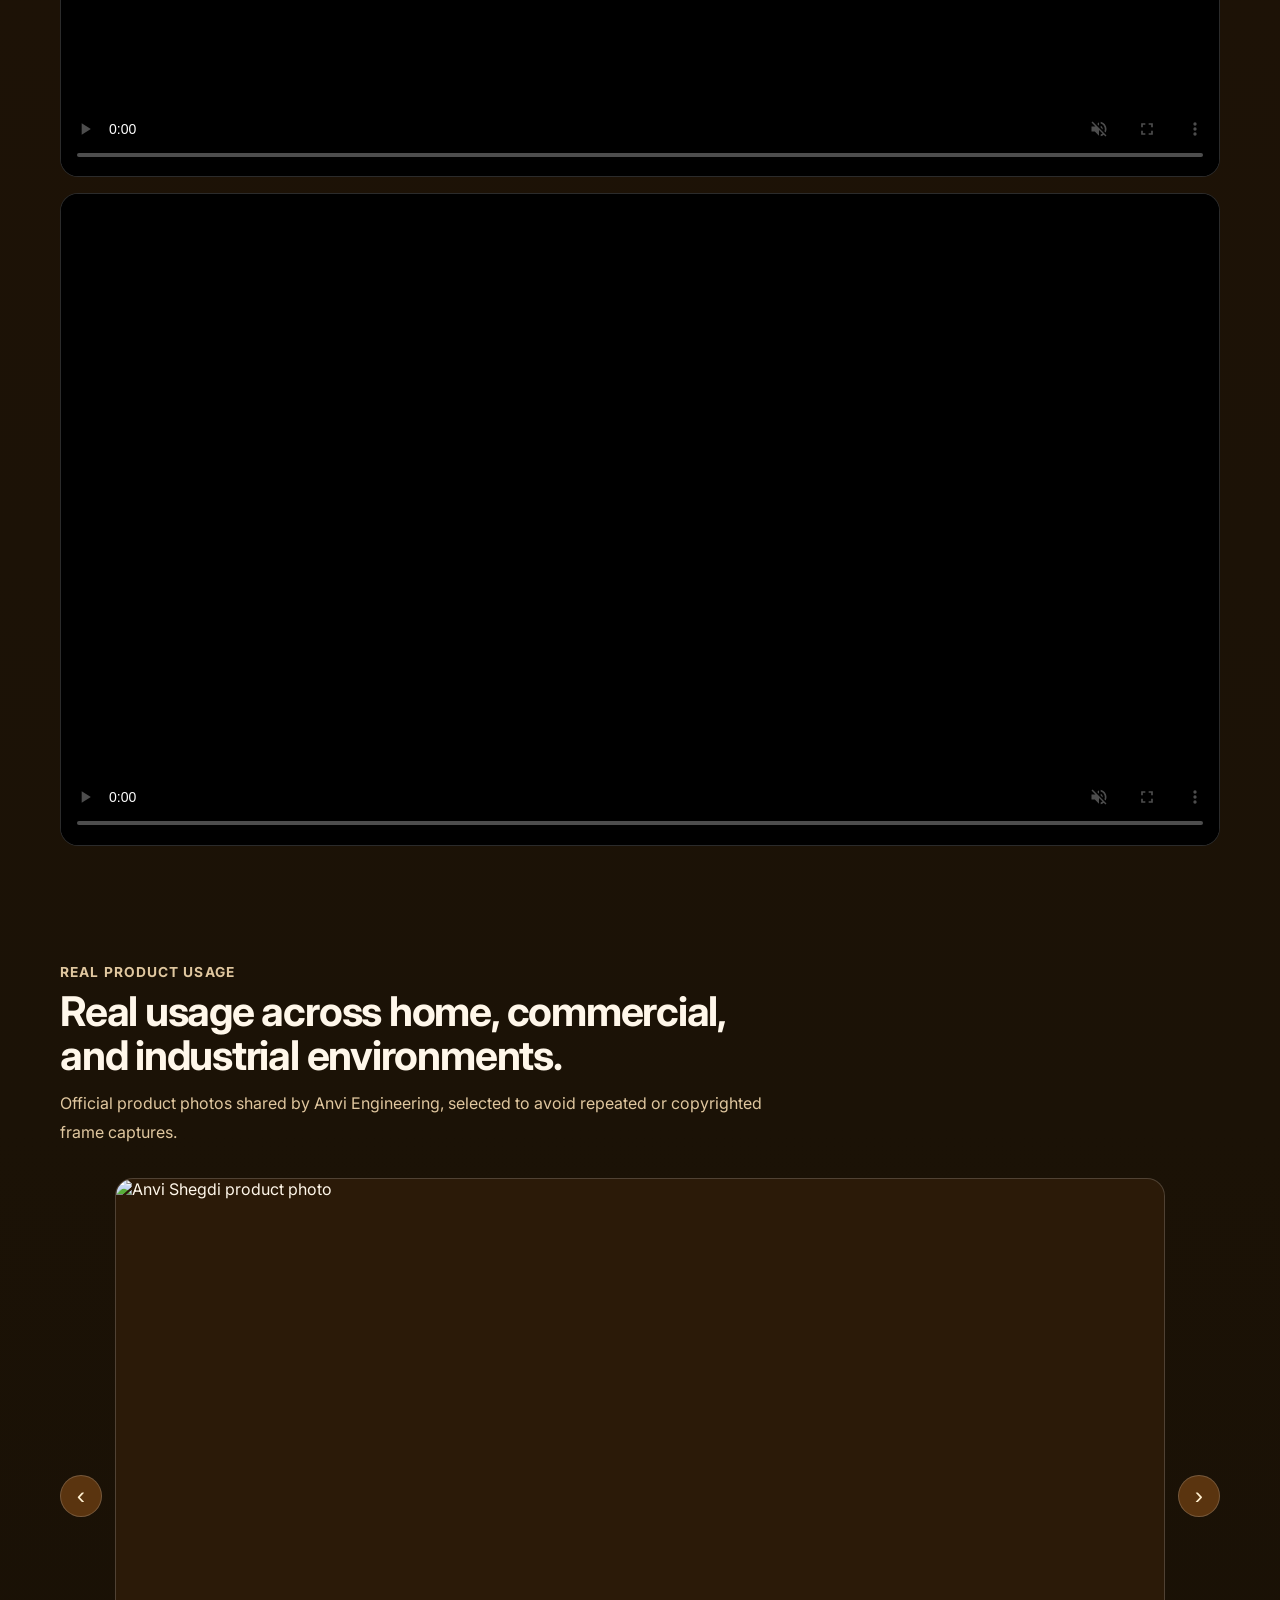
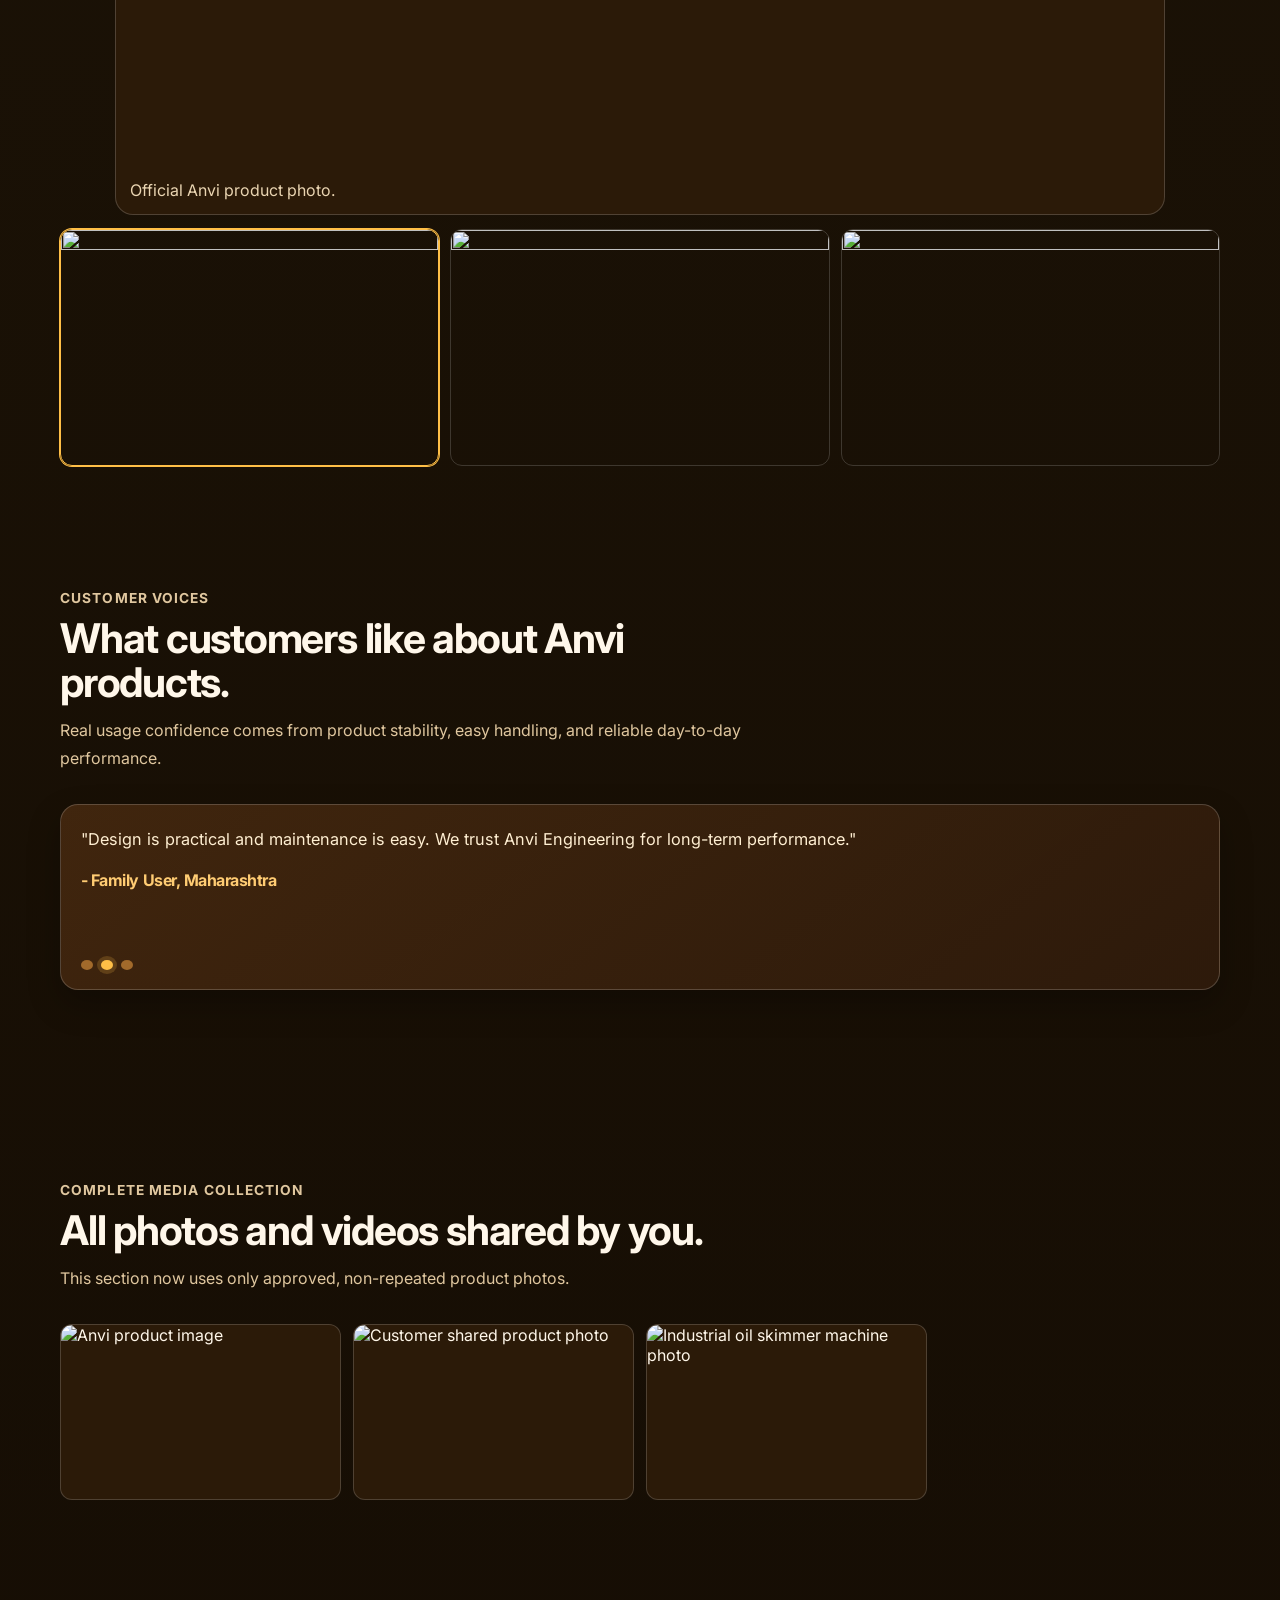
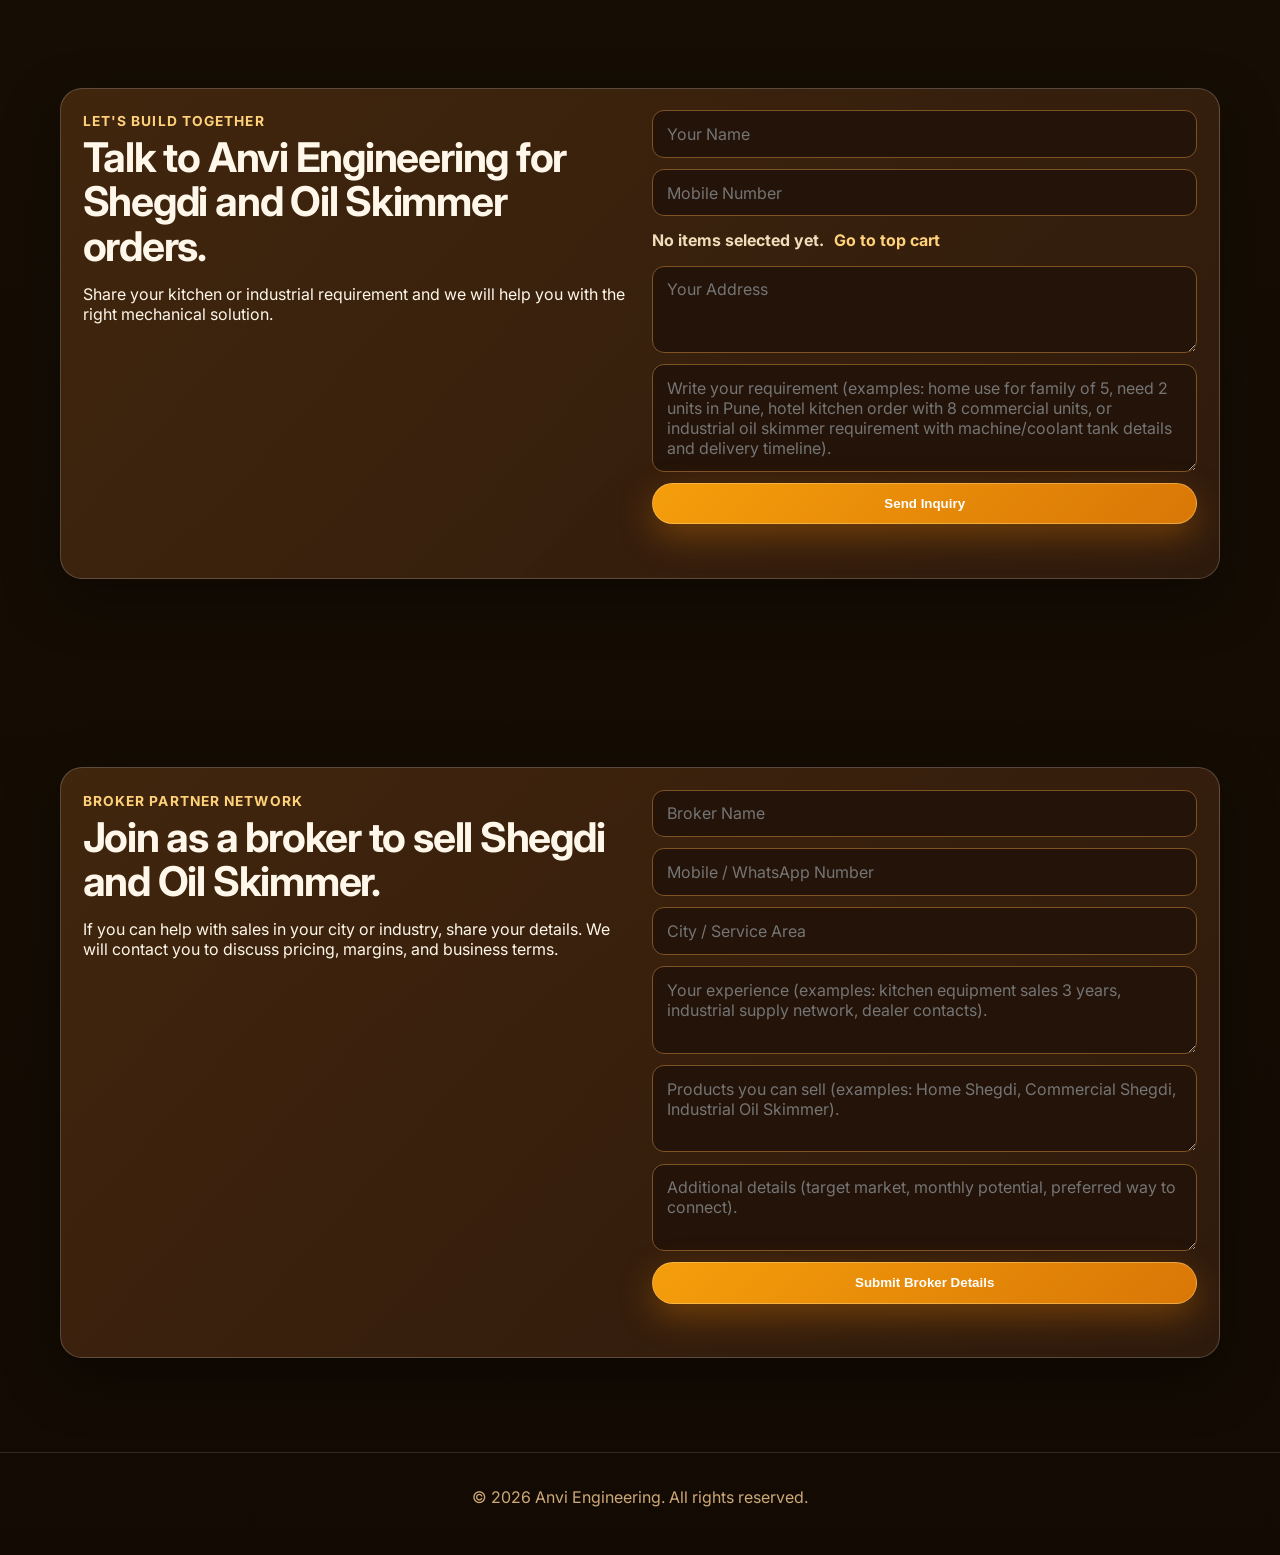
==== commit 283d0bd2: "Refine language selector labels and enforce global video mute. Show language options in native scrip" ====
--- a/index.html
+++ b/index.html
@@ -33,10 +33,10 @@
             English
           </button>
           <button class="btn btn-primary language-option" data-lang="hi" type="button">
-            Hindi
+            हिंदी
           </button>
           <button class="btn btn-primary language-option" data-lang="mr" type="button">
-            Marathi
+            मराठी
           </button>
         </div>
       </div>
@@ -353,7 +353,7 @@
           </div>
           <div class="video-grid">
             <div class="video-wrap">
-              <video controls playsinline preload="metadata" poster="assets/anvi-product-main.png">
+              <video controls muted data-force-muted="true" playsinline preload="metadata" poster="assets/anvi-product-main.png">
                 <source
                   src="https://cdn.jsdelivr.net/gh/Omkarkulkarni1811/idyllic-anvi_engineering-6f588d@main/assets/customer-experience-1.mp4"
                   type="video/mp4"
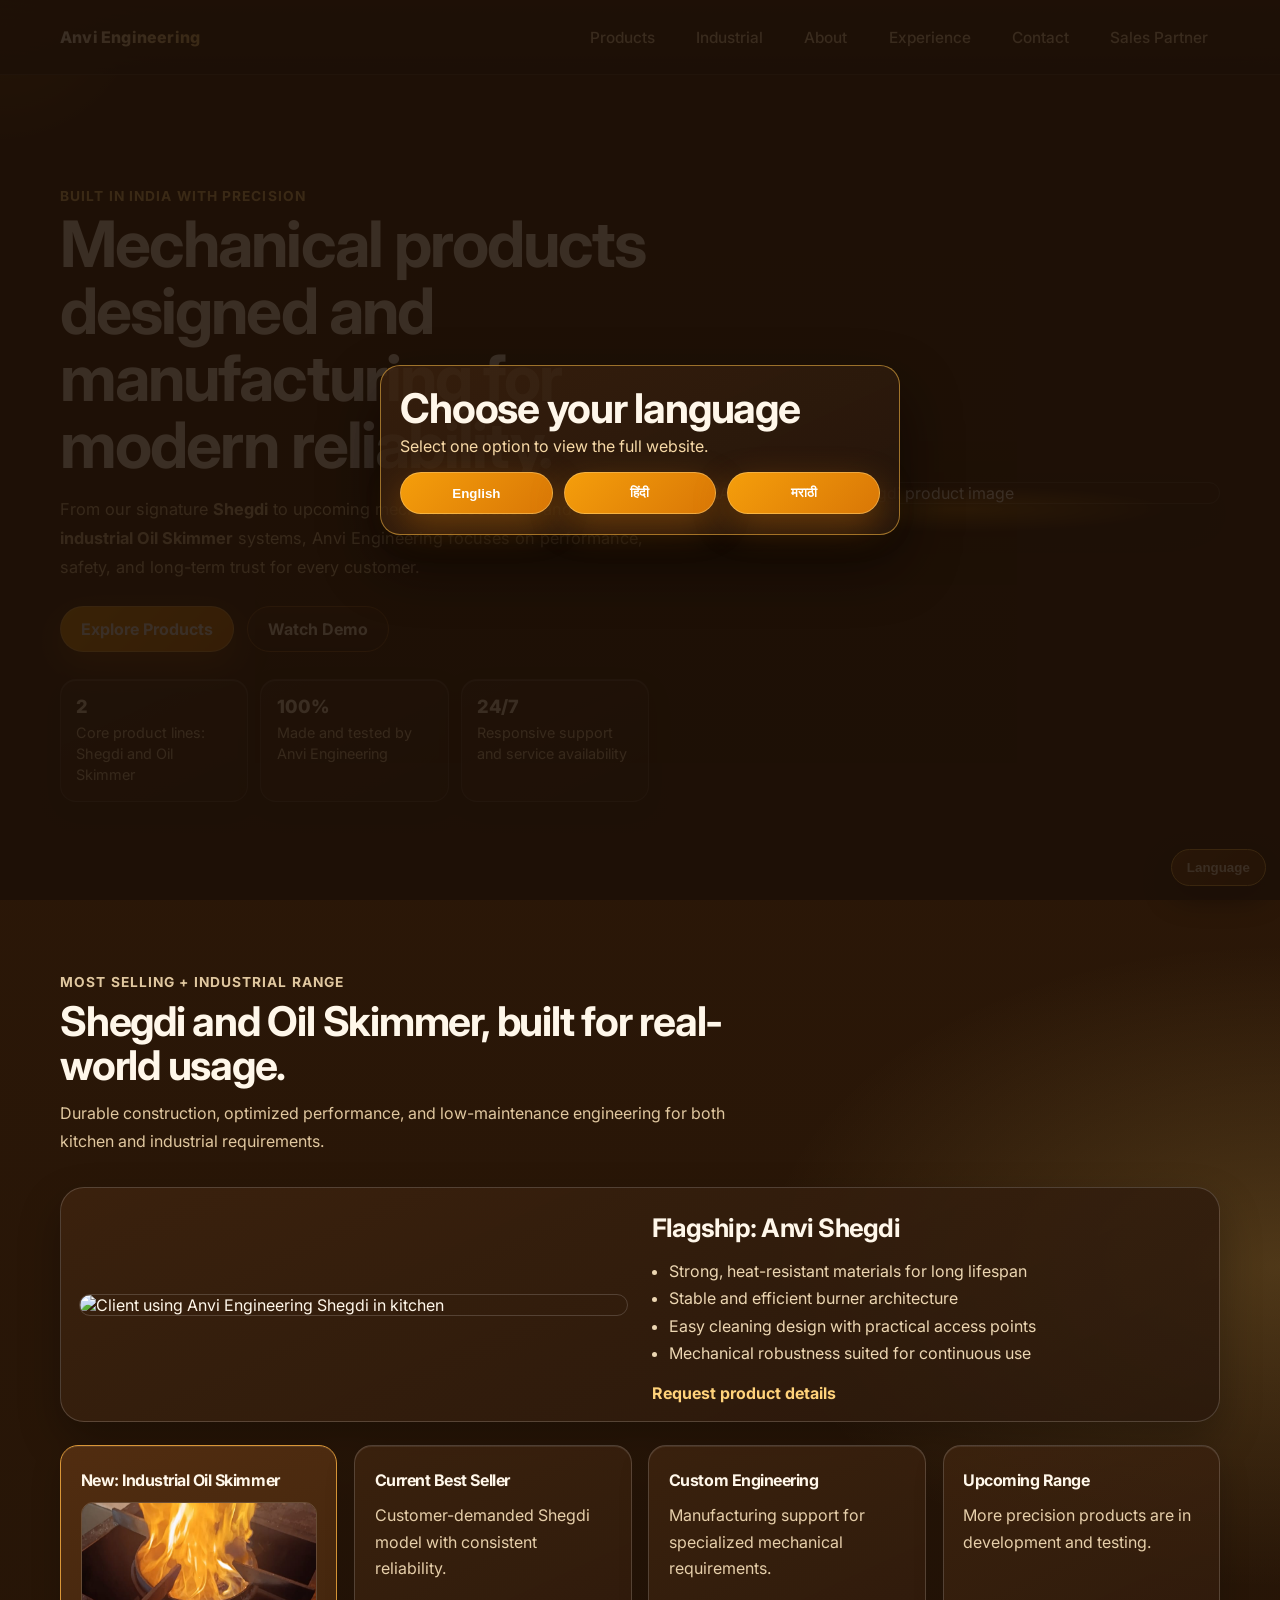
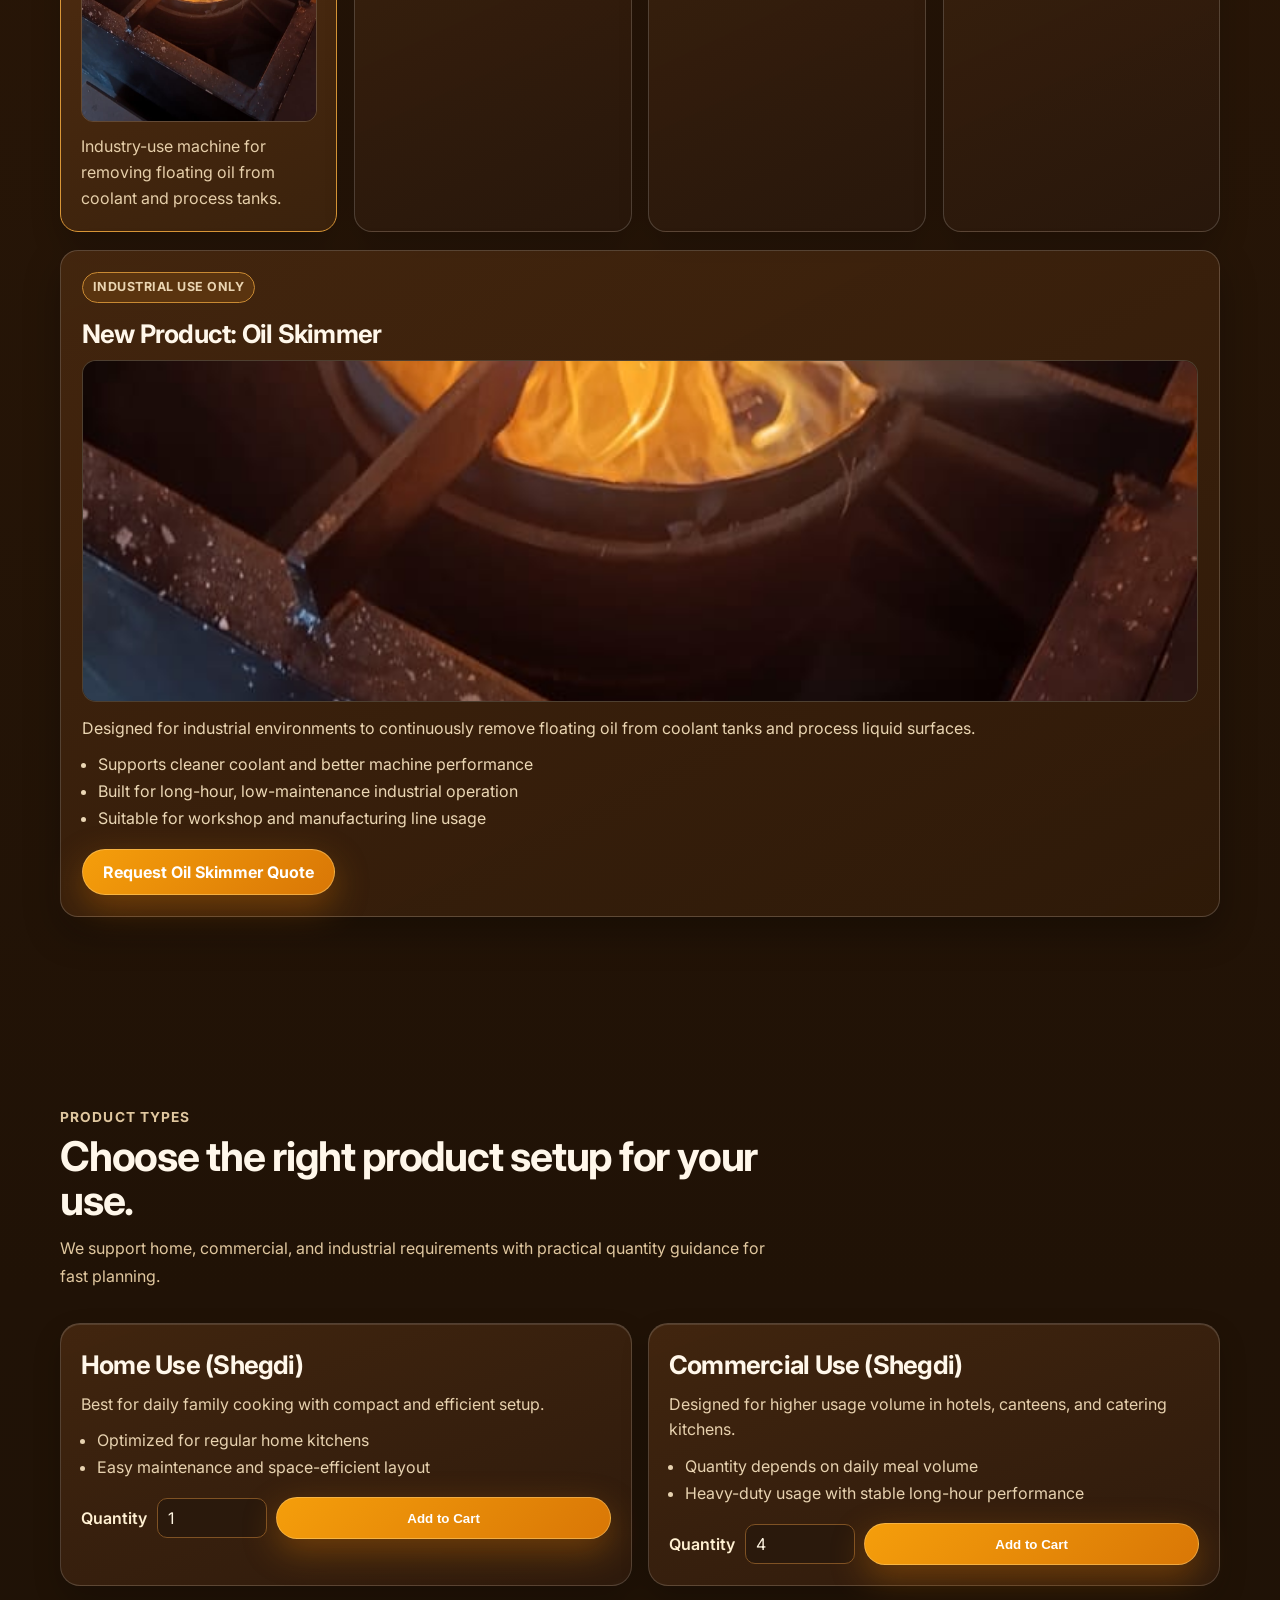
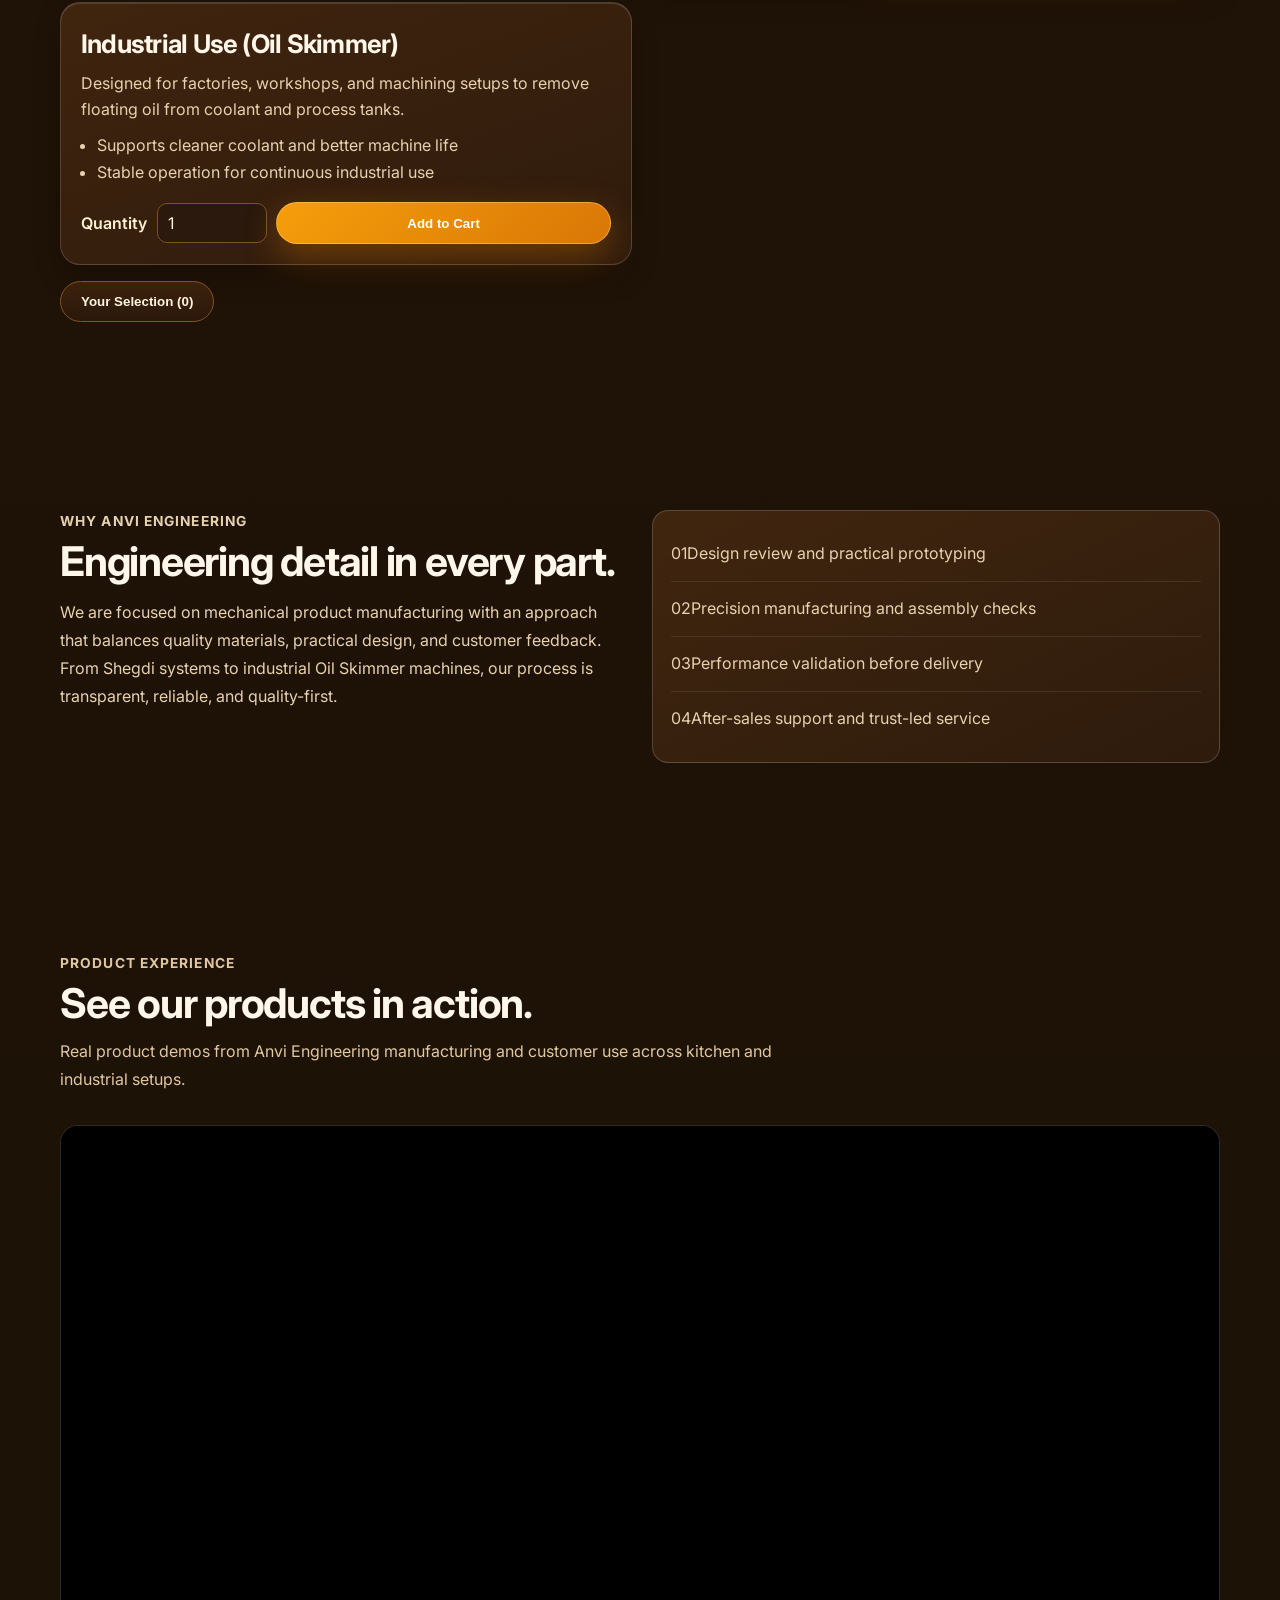
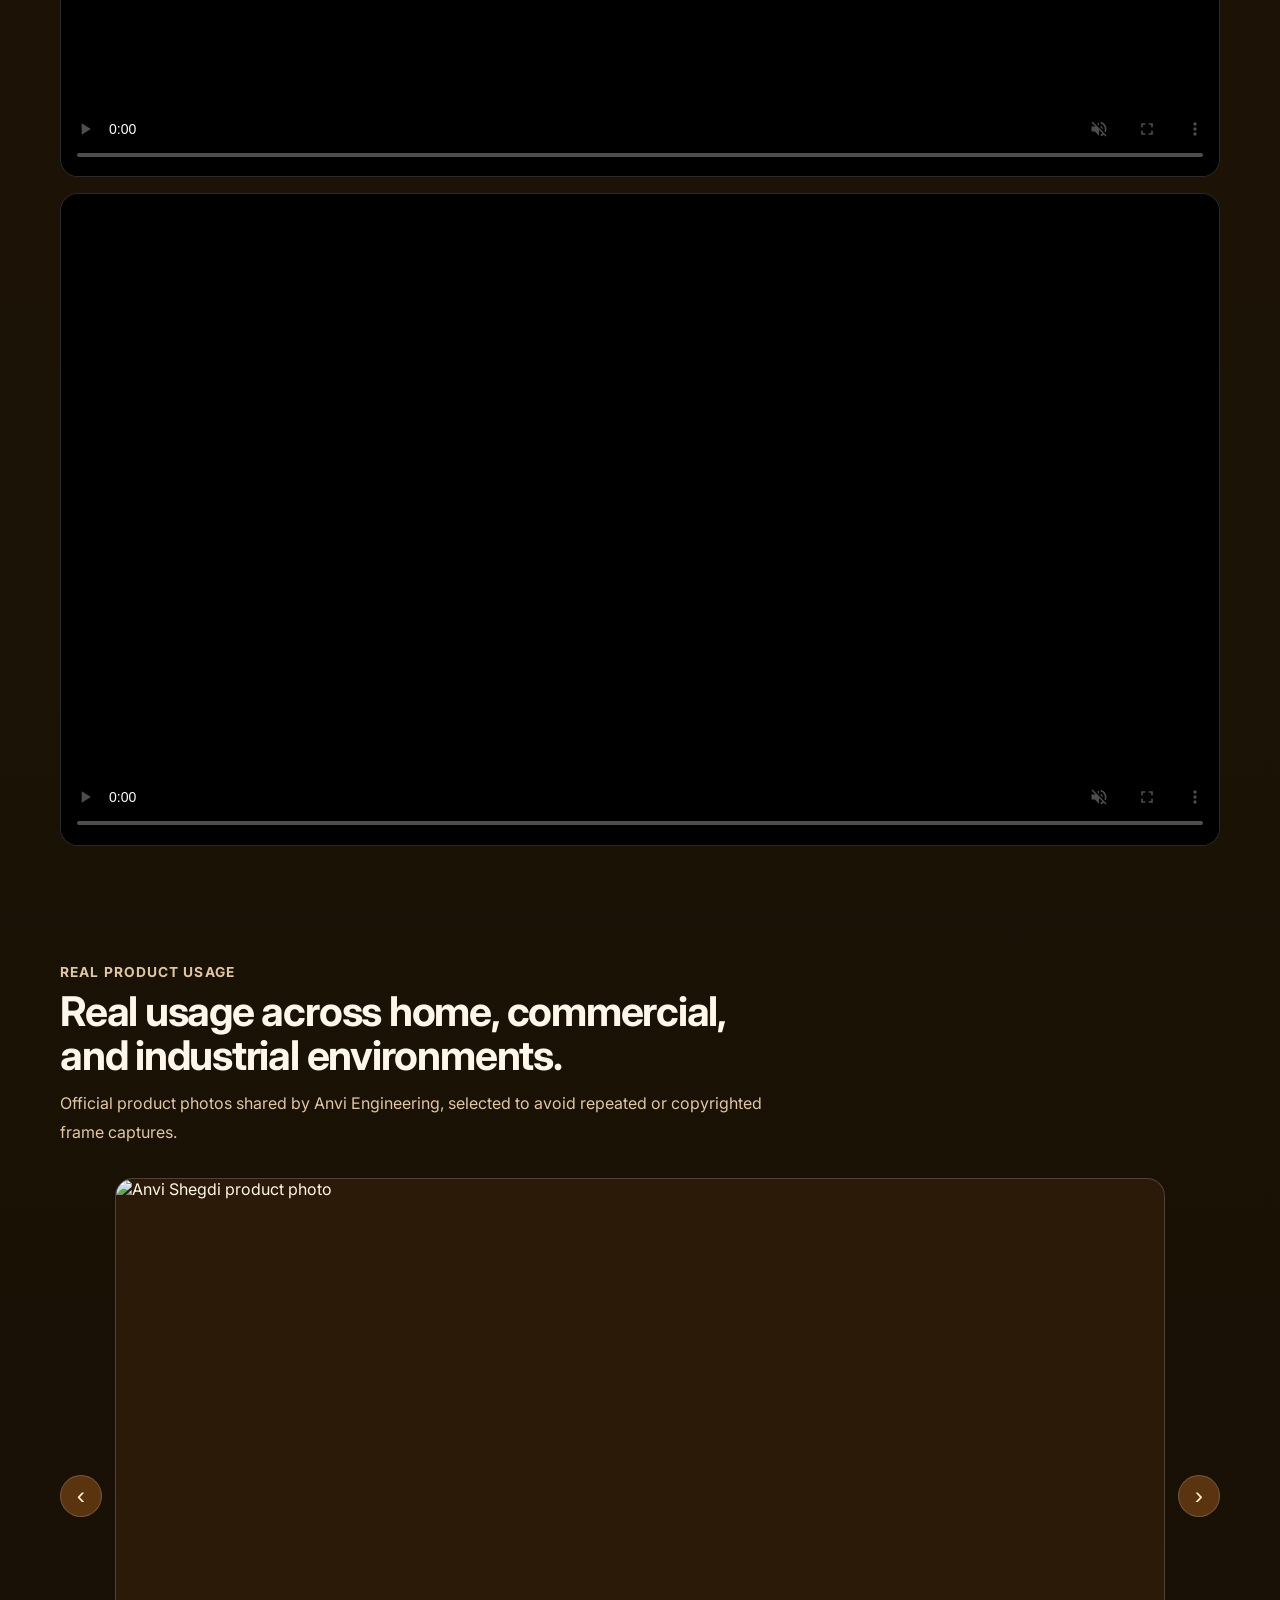
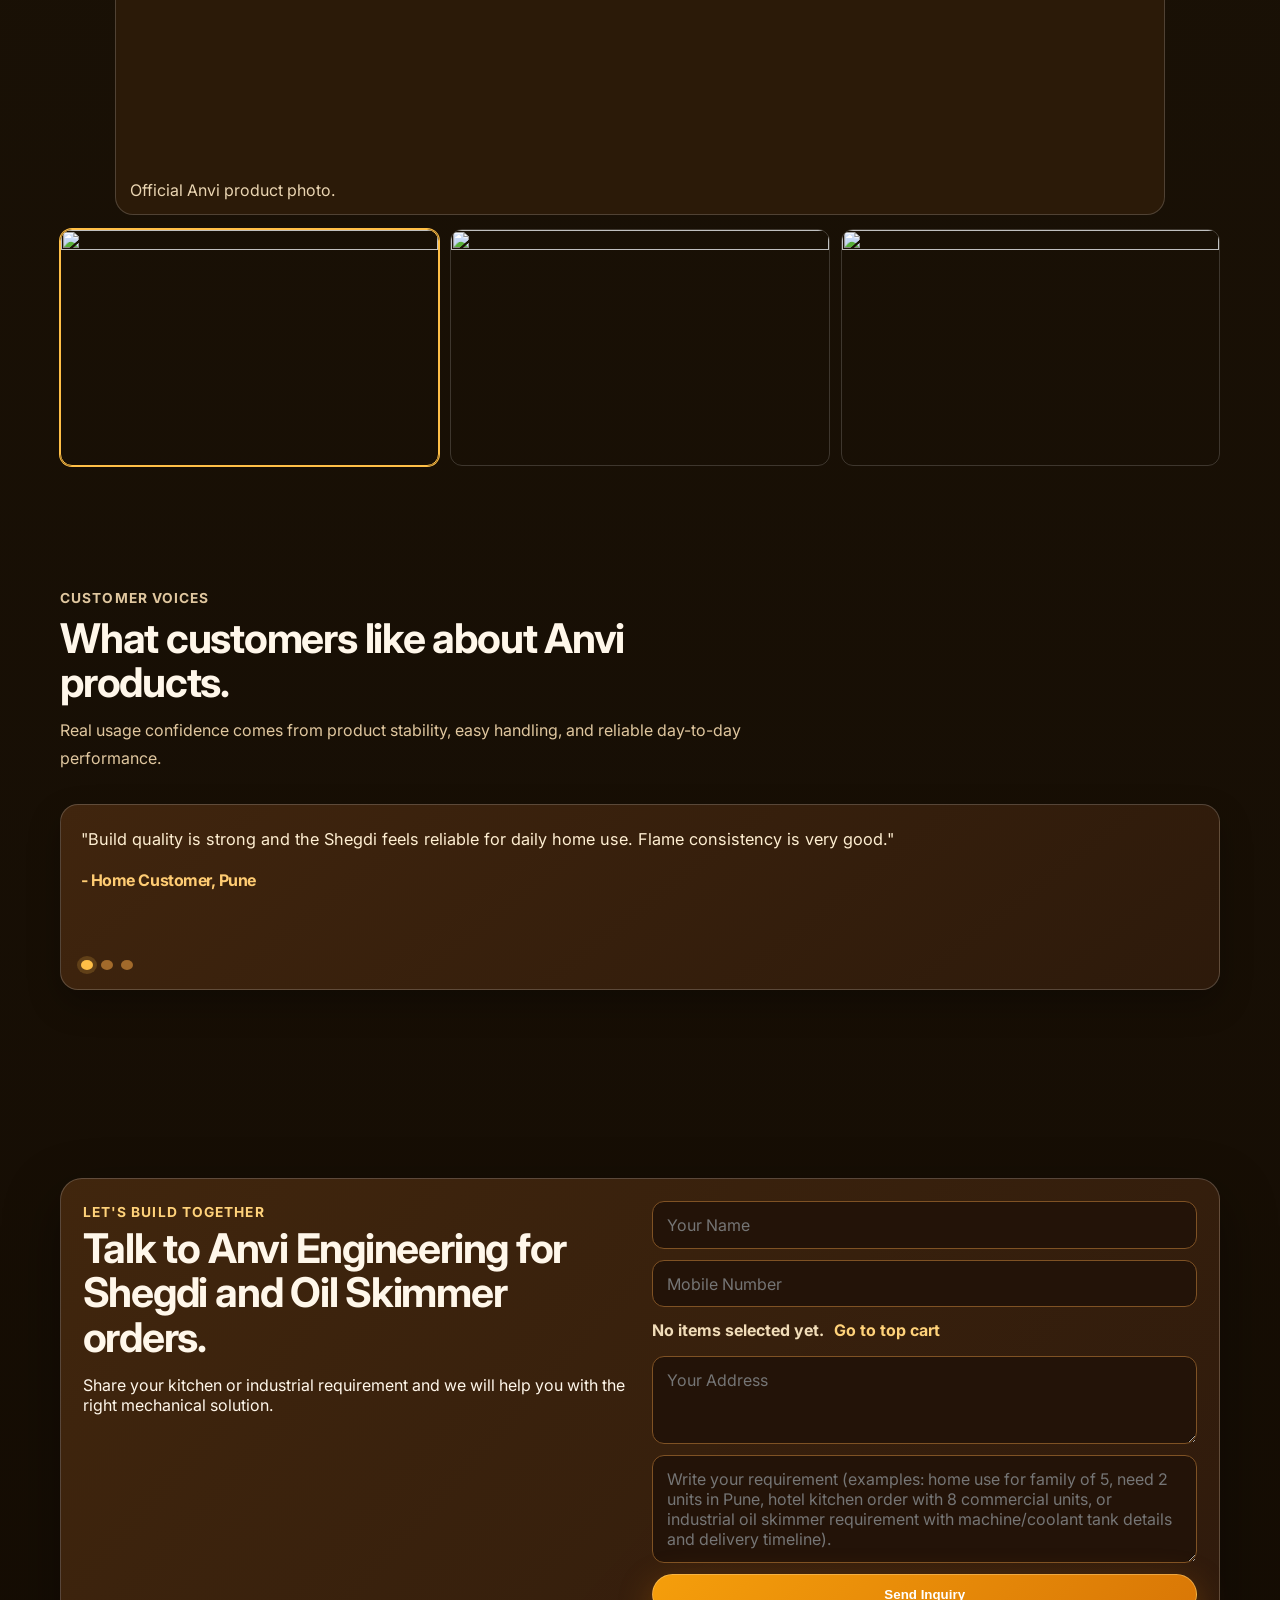
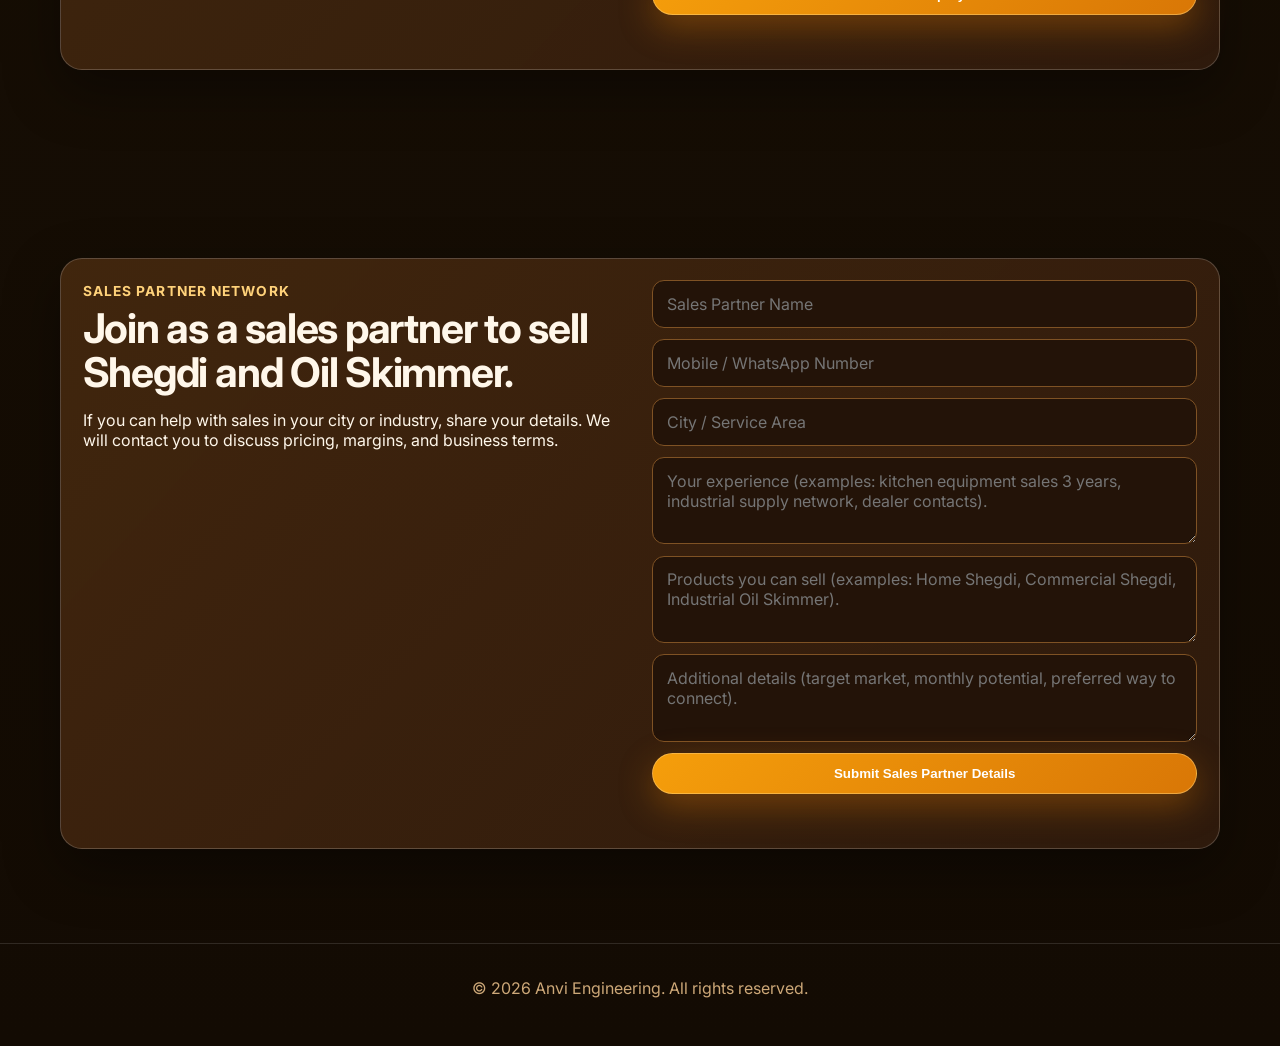
==== commit cb29e5ad: "Remove complete media section and rename broker copy to sales partner. Hide the complete media colle" ====
--- a/index.html
+++ b/index.html
@@ -54,7 +54,7 @@
             <li><a href="#about">About</a></li>
             <li><a href="#experience">Experience</a></li>
             <li><a href="#contact">Contact</a></li>
-            <li><a href="#broker">Brokers</a></li>
+            <li><a href="#broker">Sales Partner</a></li>
           </ul>
         </nav>
       </div>
@@ -473,23 +473,6 @@
         </div>
       </section>
 
-      <section class="all-media section">
-        <div class="container reveal">
-          <div class="section-head">
-            <p class="eyebrow">Complete Media Collection</p>
-            <h2>All photos and videos shared by you.</h2>
-            <p>
-              This section now uses only approved, non-repeated product photos.
-            </p>
-          </div>
-          <div class="all-media-grid">
-            <img class="media-open" src="assets/anvi-product-main.png" alt="Anvi product image" />
-            <img class="media-open" src="assets/customer-photo.jpeg" alt="Customer shared product photo" />
-            <img class="media-open" src="assets/oil-skimmer/oil-skimmer-1.png" alt="Industrial oil skimmer machine photo" />
-          </div>
-        </div>
-      </section>
-
       <section id="contact" class="contact section">
         <div class="container contact-box reveal">
           <div>
@@ -533,15 +516,15 @@
       <section id="broker" class="broker section">
         <div class="container contact-box reveal">
           <div>
-            <p class="eyebrow">Broker Partner Network</p>
-            <h2>Join as a broker to sell Shegdi and Oil Skimmer.</h2>
+            <p class="eyebrow">Sales Partner Network</p>
+            <h2>Join as a sales partner to sell Shegdi and Oil Skimmer.</h2>
             <p>
               If you can help with sales in your city or industry, share your details.
               We will contact you to discuss pricing, margins, and business terms.
             </p>
           </div>
           <form class="contact-form" id="brokerForm">
-            <input type="text" name="name" placeholder="Broker Name" required />
+            <input type="text" name="name" placeholder="Sales Partner Name" required />
             <input
               type="tel"
               name="phone"
@@ -567,7 +550,7 @@
               rows="3"
             ></textarea>
             <button class="btn btn-primary magnetic" id="brokerSubmitBtn" type="submit">
-              Submit Broker Details
+              Submit Sales Partner Details
             </button>
             <p id="brokerStatus" class="form-status" role="status" aria-live="polite"></p>
           </form>
